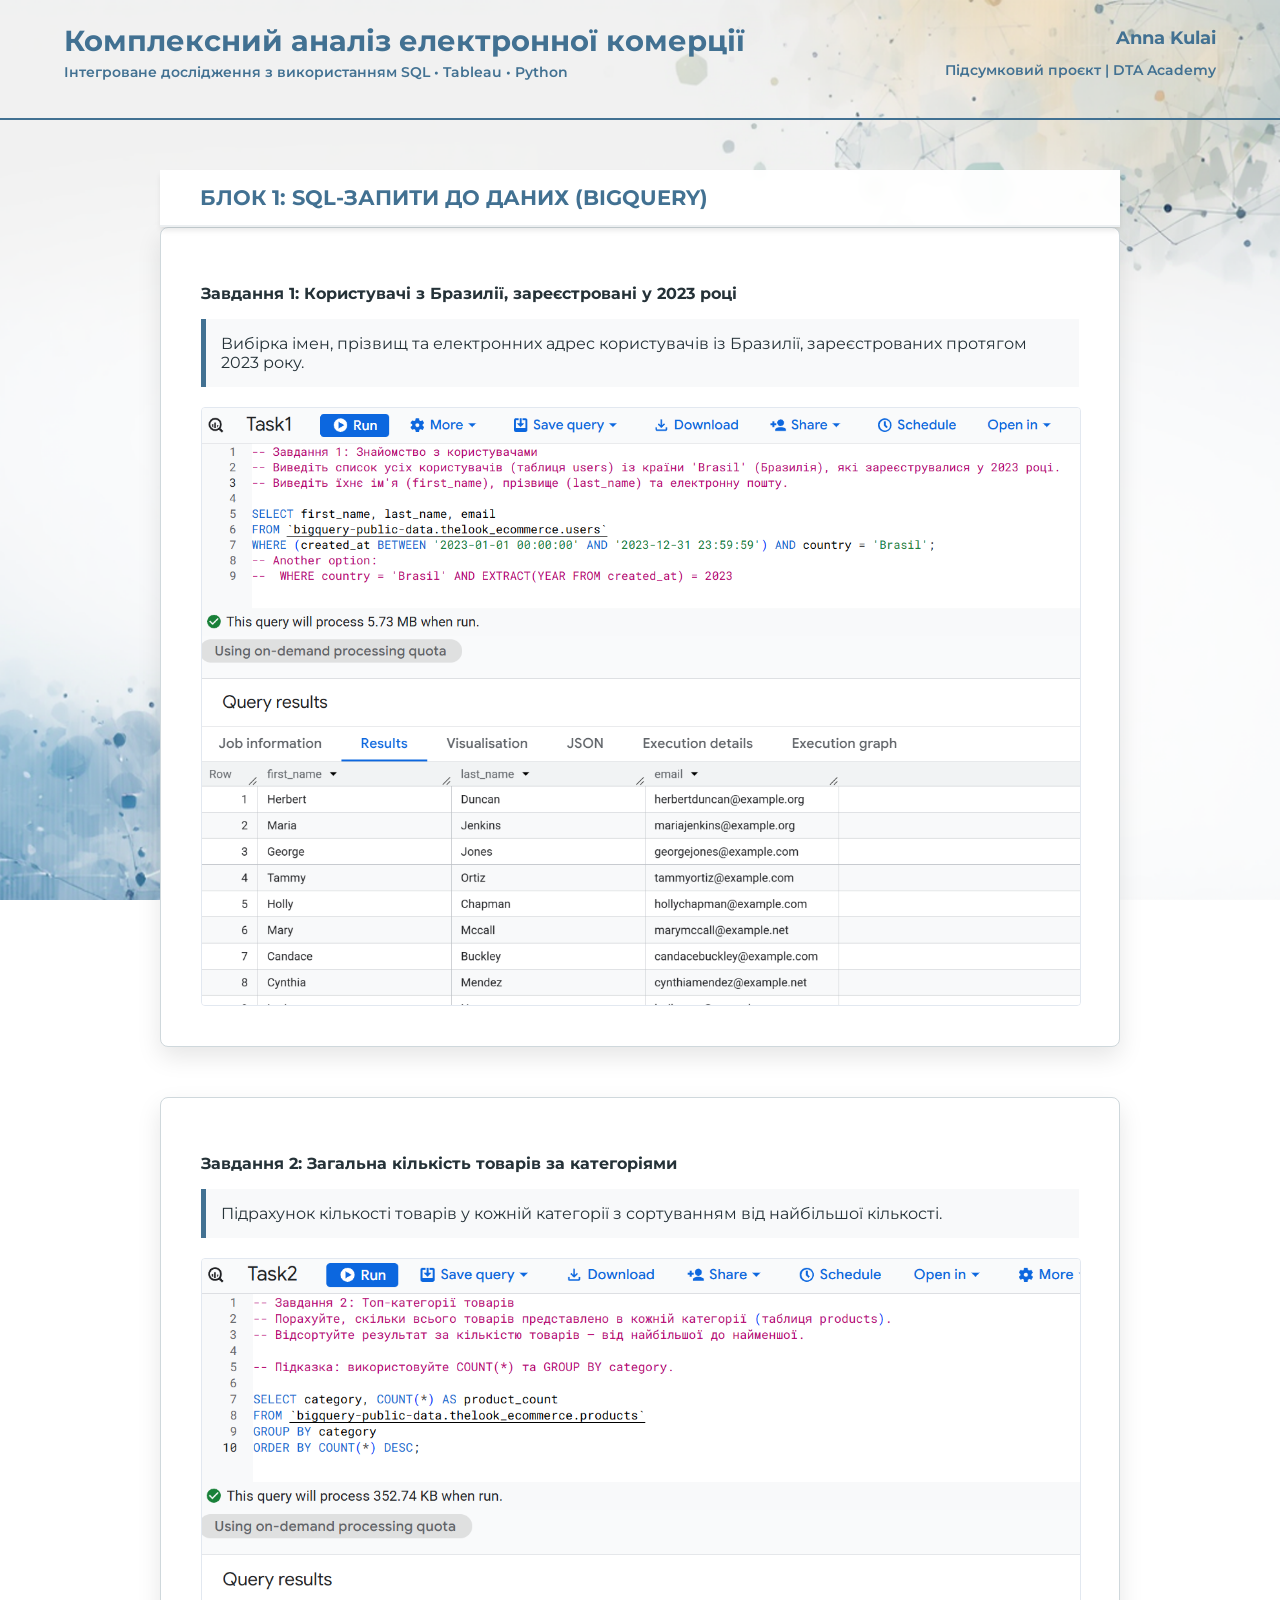
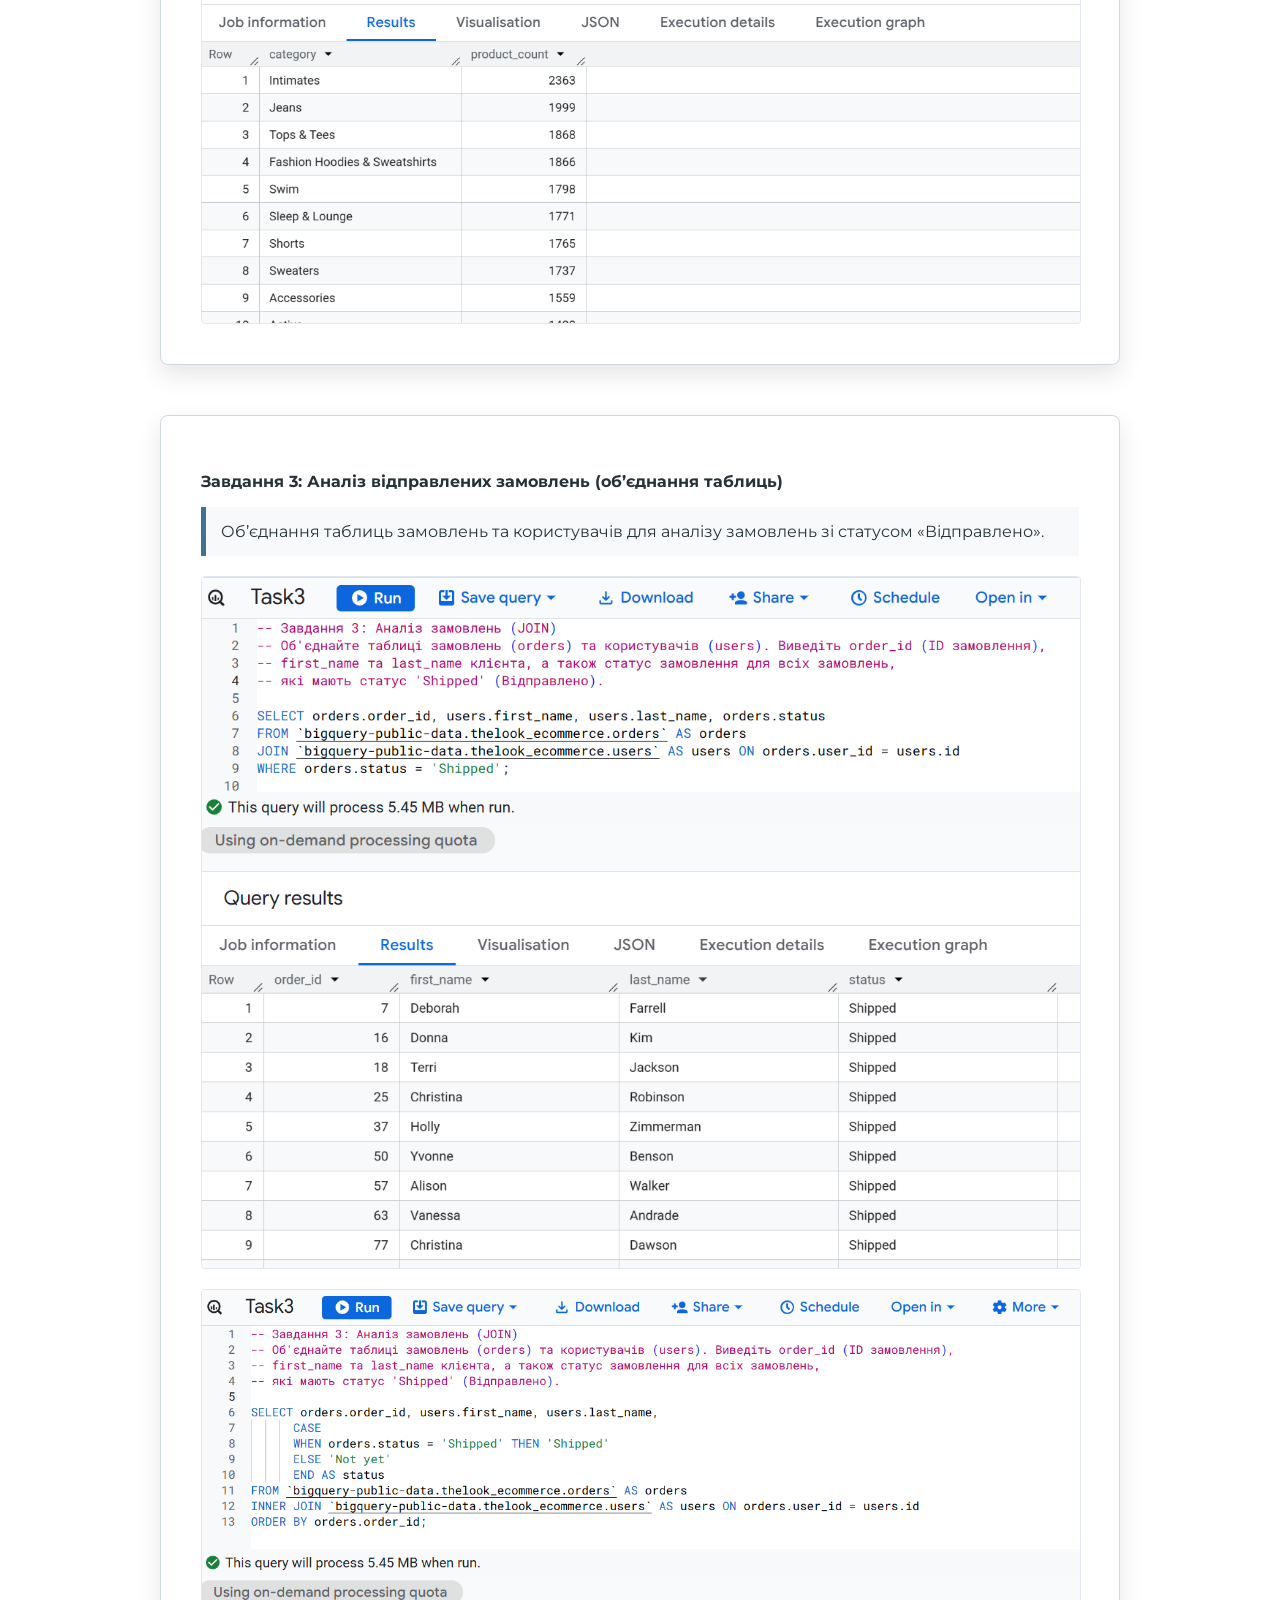
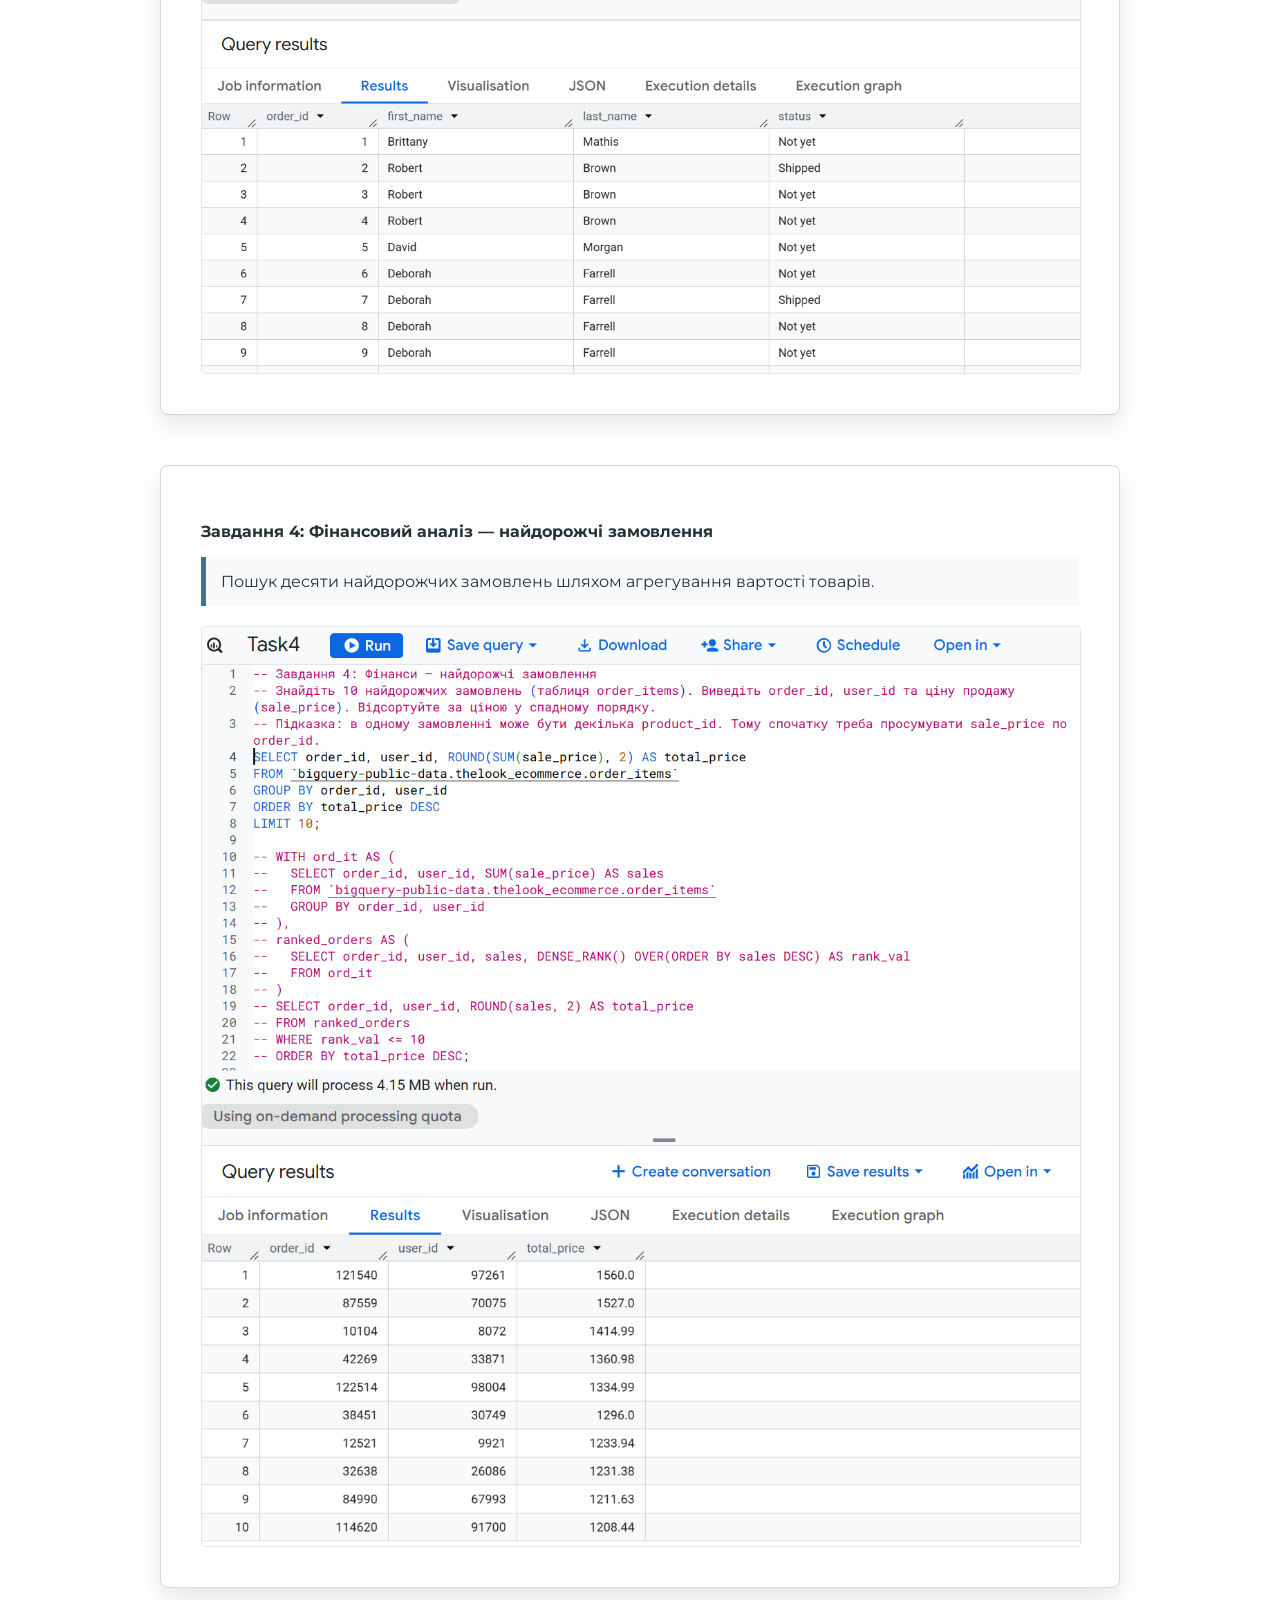
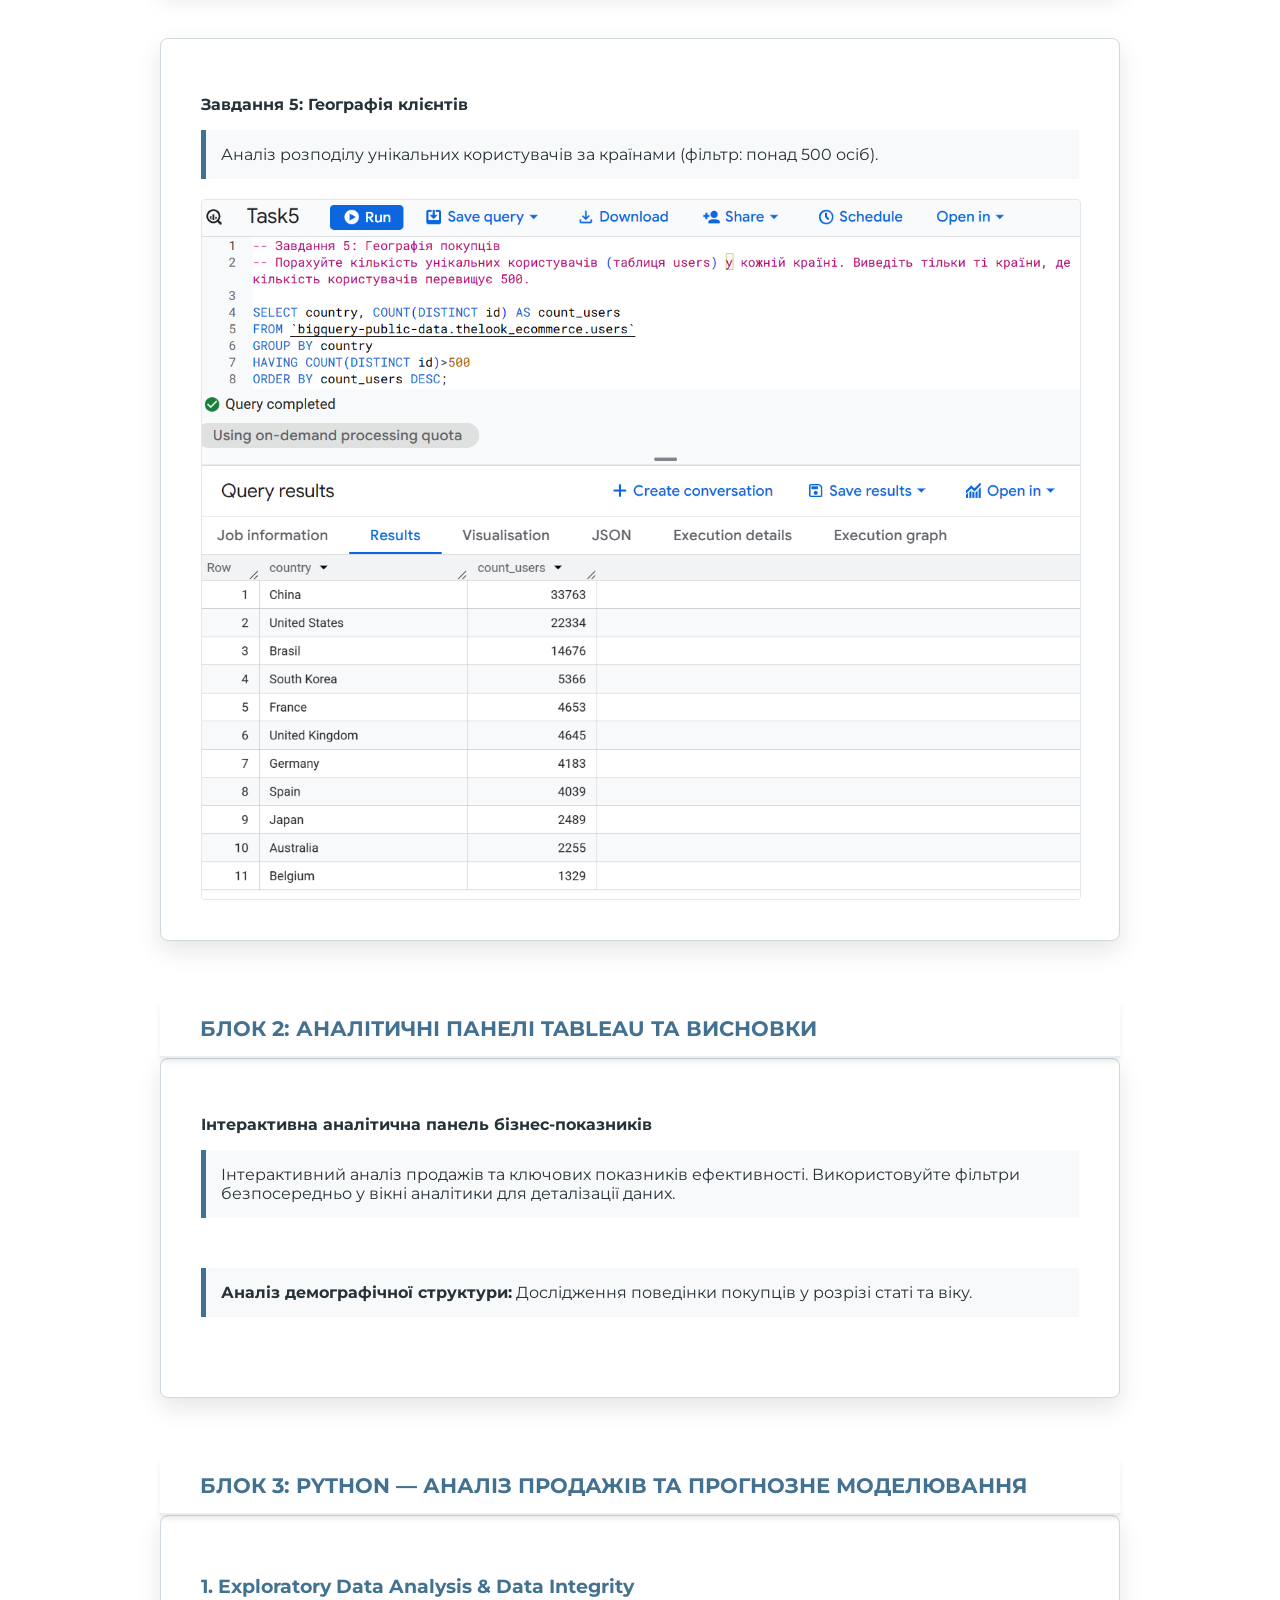
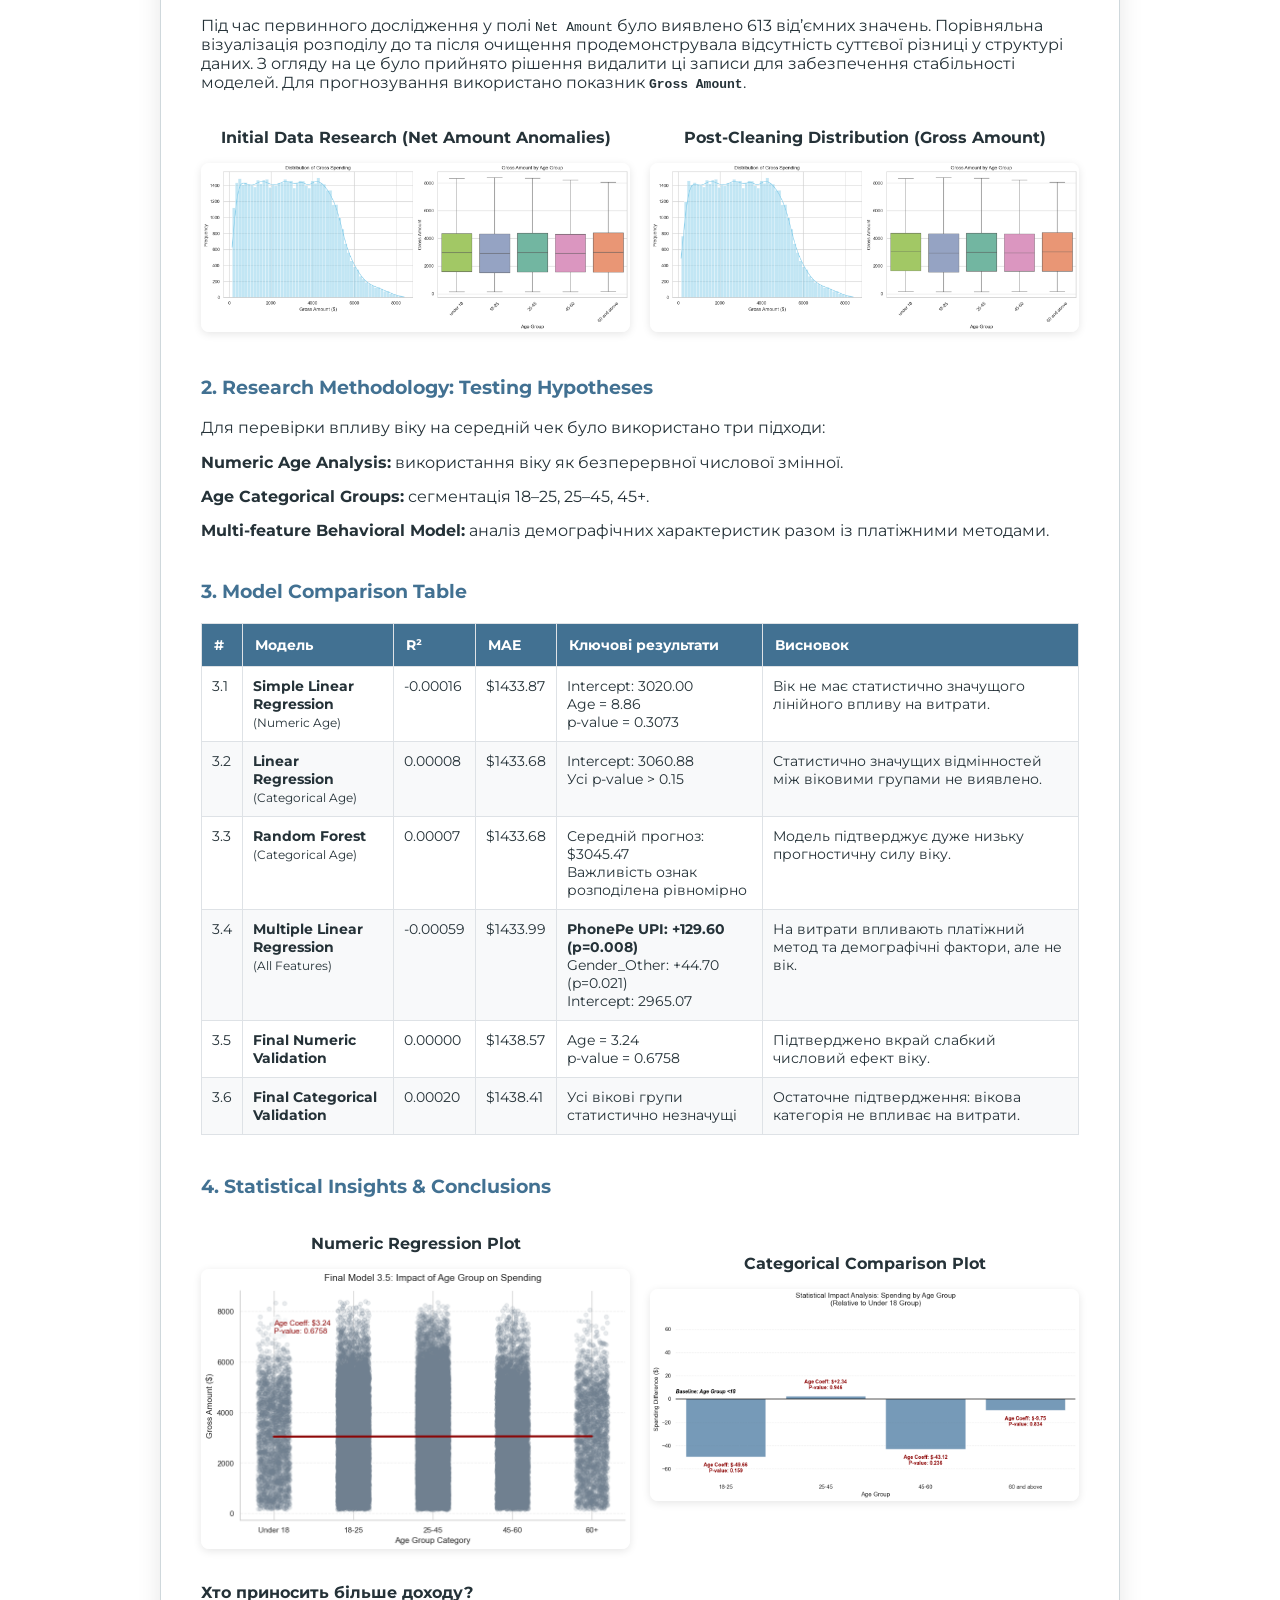
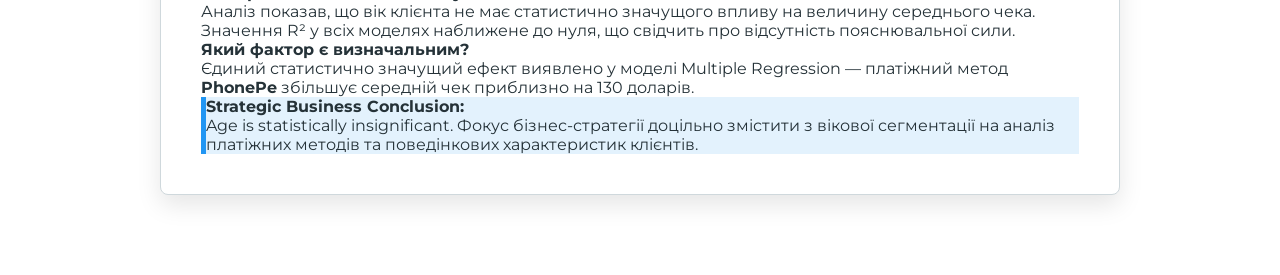
==== index.html @ ba4d1a2e "refactor" ====
<!DOCTYPE html>
<html lang="uk">
<head>
    <meta charset="UTF-8">
    <title>Комплексний аналіз електронної комерції — Anna Kulai</title>
    <link rel="stylesheet" href="style.css">
</head>
<body>

<header class="main-title-box">
    <div class="title-content">
        <h1 class="hero-title">Комплексний аналіз електронної комерції</h1>
        <p class="hero-subtitle">Інтегроване дослідження з використанням SQL • Tableau • Python</p>
    </div>
    <div class="author-block">
        <p class="author-name">Anna Kulai</p>
        <p class="academy-info">Підсумковий проєкт | DTA Academy</p>
    </div>
</header>

<main class="container">

<section class="content-section">
    <h2 class="sticky-sub-title">Блок 1: SQL-запити до даних (BigQuery)</h2>
    
    <div class="card">
        <p><strong>Завдання 1: Користувачі з Бразилії, зареєстровані у 2023 році</strong></p>
        <div class="task-info">
            Вибірка імен, прізвищ та електронних адрес користувачів із Бразилії, зареєстрованих протягом 2023 року.
        </div>
        <img src="Images/SQL/Task_1_BigQuery.png" alt="SQL Завдання 1" class="sql-screenshot">
    </div>

    <div class="card">
        <p><strong>Завдання 2: Загальна кількість товарів за категоріями</strong></p>
        <div class="task-info">
            Підрахунок кількості товарів у кожній категорії з сортуванням від найбільшої кількості.
        </div>
        <img src="Images/SQL/Task_2_BigQuery.png" alt="SQL Завдання 2" class="sql-screenshot">
    </div>

    <div class="card">
        <p><strong>Завдання 3: Аналіз відправлених замовлень (об’єднання таблиць)</strong></p>
        <div class="task-info">
            Об’єднання таблиць замовлень та користувачів для аналізу замовлень зі статусом «Відправлено».
        </div>
        <img src="Images/SQL/Task_3v1_BigQuery.png" alt="SQL Завдання 3 v1" class="sql-screenshot">
        <img src="Images/SQL/Task_3v2_BigQuery.png" alt="SQL Завдання 3 v2" class="sql-screenshot" style="margin-top:20px;">
    </div>

    <div class="card">
        <p><strong>Завдання 4: Фінансовий аналіз — найдорожчі замовлення</strong></p>
        <div class="task-info">
            Пошук десяти найдорожчих замовлень шляхом агрегування вартості товарів.
        </div>
        <img src="Images/SQL/Task_4_BigQuery.png" alt="SQL Завдання 4" class="sql-screenshot">
    </div>

    <div class="card">
        <p><strong>Завдання 5: Географія клієнтів</strong></p>
        <div class="task-info">
            Аналіз розподілу унікальних користувачів за країнами (фільтр: понад 500 осіб).
        </div>
        <img src="Images/SQL/Task_5_BigQuery.png" alt="SQL Завдання 5" class="sql-screenshot">
    </div>
</section>


<section class="content-section">
    <h2 class="sticky-sub-title">Блок 2: Аналітичні панелі Tableau та висновки</h2>
    
    <div class="card">
        <p><strong>Інтерактивна аналітична панель бізнес-показників</strong></p>
        <div class="task-info">
            Інтерактивний аналіз продажів та ключових показників ефективності.
            Використовуйте фільтри безпосередньо у вікні аналітики для деталізації даних.
        </div>

        <div class="tableau-embed-container">
            <div class='tableauPlaceholder' id='viz1772448988327' style='position: relative'>
                <object class='tableauViz' style='display:none;'>
                    <param name='name' value='EcommerceDatasetforDataAnalysisKaggle&#47;SalesCustomerInsightsDashboard' />
                    <param name='tabs' value='yes' />
                    <param name='toolbar' value='yes' />
                </object>
            </div>
        </div>

        <div class="task-info" style="margin-top: 30px;">
            <strong>Аналіз демографічної структури:</strong> Дослідження поведінки покупців у розрізі статі та віку.
        </div>

        <div class="tableau-embed-container">
            <div class='tableauPlaceholder' id='viz1772449015219' style='position: relative'>
                <object class='tableauViz' style='display:none;'>
                    <param name='name' value='EcommerceDatasetforDataAnalysisKaggle&#47;GenderDemographicsAnalysis' />
                    <param name='tabs' value='yes' />
                    <param name='toolbar' value='yes' />
                </object>
            </div>
        </div>

        <script type='text/javascript'>
            function loadTableau(id) {
                var divElement = document.getElementById(id);
                var vizElement = divElement.getElementsByTagName('object')[0];
                
                vizElement.style.width = '100%';
                
                if (divElement.offsetWidth > 800) {
                    vizElement.style.height = '850px'; 
                } else {
                    vizElement.style.height = '1600px'; 
                }
                
                var scriptElement = document.createElement('script');
                scriptElement.src = 'https://public.tableau.com/javascripts/api/viz_v1.js';
                vizElement.parentNode.insertBefore(scriptElement, vizElement);
            }
            
            loadTableau('viz1772448988327');
            loadTableau('viz1772449015219');
        </script>
    </div>
</section>


<section class="content-section">
    <h2 class="sticky-sub-title">Блок 3: Python — Аналіз продажів та прогнозне моделювання</h2>
    
    <div class="card">
        <h3 style="color: #427192;">1. Exploratory Data Analysis & Data Integrity</h3>
        <p>
            Під час первинного дослідження у полі <code>Net Amount</code> було виявлено 613 від’ємних значень.
            Порівняльна візуалізація розподілу до та після очищення продемонструвала відсутність суттєвої різниці у структурі даних.
            З огляду на це було прийнято рішення видалити ці записи для забезпечення стабільності моделей.
            Для прогнозування використано показник <strong><code>Gross Amount</code></strong>.
        </p>
        
        <div class="eda-grid">
            <div class="eda-item">
                <p><strong>Initial Data Research (Net Amount Anomalies)</strong></p>
                <img src="Images/ML_Plots/raw_data_distribution.png" alt="Raw Distribution">
            </div>
            <div class="eda-item">
                <p><strong>Post-Cleaning Distribution (Gross Amount)</strong></p>
                <img src="Images/ML_Plots/cleaned_data_distribution.png" alt="Cleaned Distribution">
            </div>
        </div>

        <h3 style="color: #427192; margin-top: 40px;">2. Research Methodology: Testing Hypotheses</h3>
        <p>
            Для перевірки впливу віку на середній чек було використано три підходи:
        </p>

        <div class="ml-methodology-box">
            <ul style="list-style: none; padding: 0; margin: 0;">
                <li style="margin-bottom: 15px;">
                    <strong>Numeric Age Analysis:</strong> використання віку як безперервної числової змінної.
                </li>
                <li style="margin-bottom: 15px;">
                    <strong>Age Categorical Groups:</strong> сегментація 18–25, 25–45, 45+.
                </li>
                <li>
                    <strong>Multi-feature Behavioral Model:</strong> аналіз демографічних характеристик разом із платіжними методами.
                </li>
            </ul>
        </div>

        <h3 style="color: #427192; margin-top: 40px;">3. Model Comparison Table</h3>
<div class="model-table-container">
<table class="model-comparison-table">
    <thead>
        <tr>
            <th>#</th>
            <th>Модель</th>
            <th>R²</th>
            <th>MAE</th>
            <th>Ключові результати</th>
            <th>Висновок</th>
        </tr>
    </thead>
    <tbody>

        <tr>
            <td>3.1</td>
            <td>
                <strong>Simple Linear Regression</strong><br>
                <small>(Numeric Age)</small>
            </td>
            <td>-0.00016</td>
            <td>$1433.87</td>
            <td>
                Intercept: 3020.00<br>
                Age = 8.86<br>
                p-value = 0.3073
            </td>
            <td>
                Вік не має статистично значущого лінійного впливу на витрати.
            </td>
        </tr>

        <tr>
            <td>3.2</td>
            <td>
                <strong>Linear Regression</strong><br>
                <small>(Categorical Age)</small>
            </td>
            <td>0.00008</td>
            <td>$1433.68</td>
            <td>
                Intercept: 3060.88<br>
                Усі p-value &gt; 0.15
            </td>
            <td>
                Статистично значущих відмінностей між віковими групами не виявлено.
            </td>
        </tr>

        <tr>
            <td>3.3</td>
            <td>
                <strong>Random Forest</strong><br>
                <small>(Categorical Age)</small>
            </td>
            <td>0.00007</td>
            <td>$1433.68</td>
            <td>
                Середній прогноз: $3045.47<br>
                Важливість ознак розподілена рівномірно
            </td>
            <td>
                Модель підтверджує дуже низьку прогностичну силу віку.
            </td>
        </tr>

        <tr class="sig-row">
            <td>3.4</td>
            <td>
                <strong>Multiple Linear Regression</strong><br>
                <small>(All Features)</small>
            </td>
            <td>-0.00059</td>
            <td>$1433.99</td>
            <td>
                <strong>PhonePe UPI: +129.60 (p=0.008)</strong><br>
                Gender_Other: +44.70 (p=0.021)<br>
                Intercept: 2965.07
            </td>
            <td>
                На витрати впливають платіжний метод та демографічні фактори, але не вік.
            </td>
        </tr>

        <tr>
            <td>3.5</td>
            <td>
                <strong>Final Numeric Validation</strong>
            </td>
            <td>0.00000</td>
            <td>$1438.57</td>
            <td>
                Age = 3.24<br>
                p-value = 0.6758
            </td>
            <td>
                Підтверджено вкрай слабкий числовий ефект віку.
            </td>
        </tr>

        <tr>
            <td>3.6</td>
            <td>
                <strong>Final Categorical Validation</strong>
            </td>
            <td>0.00020</td>
            <td>$1438.41</td>
            <td>
                Усі вікові групи статистично незначущі
            </td>
            <td>
                Остаточне підтвердження: вікова категорія не впливає на витрати.
            </td>
        </tr>

    </tbody>
</table>
</div>
        <h3 style="color: #427192; margin-top: 40px;">4. Statistical Insights & Conclusions</h3>
        
        <div class="eda-grid">
            <div class="eda-item">
                <p><strong>Numeric Regression Plot</strong></p>
                <img src="Images/ML_Plots/age_numeric_regression.png" alt="Numeric Regression">
            </div>
            <div class="eda-item" style="margin-top: 20px;">
                <p><strong>Categorical Comparison Plot</strong></p>
                <img src="Images/ML_Plots/age_categorical_regression.png" alt="Categorical Regression">
            </div>
        </div>

        <div class="q-box" style="margin-top: 30px;">
            <strong>Хто приносить більше доходу?</strong><br>
            Аналіз показав, що вік клієнта не має статистично значущого впливу на величину середнього чека.
            Значення R² у всіх моделях наближене до нуля, що свідчить про відсутність пояснювальної сили.
        </div>

        <div class="q-box">
            <strong>Який фактор є визначальним?</strong><br>
            Єдиний статистично значущий ефект виявлено у моделі Multiple Regression —
            платіжний метод <strong>PhonePe</strong> збільшує середній чек приблизно на 130 доларів.
        </div>

        <div class="q-box" style="border-left: 5px solid #2196f3; background: #e3f2fd;">
            <strong>Strategic Business Conclusion:</strong><br>
            Age is statistically insignificant.
            Фокус бізнес-стратегії доцільно змістити з вікової сегментації на аналіз платіжних методів
            та поведінкових характеристик клієнтів.
        </div>

    </div>
</section>
---- style.css ----
/* Підключення шрифтів */
@import url('https://fonts.googleapis.com/css2?family=Montserrat:wght@400;600;700&display=swap');

body {
    margin: 0;
    padding: 0;
    font-family: 'Montserrat', sans-serif;
    color: #253238;
    min-height: 100vh;
    display: flex;
    flex-direction: column;
    align-items: center;
    
    /* ФОН СТОРІНКИ */
    background-image: url("background.png");
    background-position: center;
    background-repeat: no-repeat;
    background-attachment: fixed;
    background-size: cover;

    padding-top: 150px; 
}

/* --- ФІКСОВАНИЙ ХЕДЕР --- */
.main-title-box {
    width: 100%;
    height: 120px;
    position: fixed;
    top: 0;
    left: 0;
    z-index: 1000;

    background-image: url("background.png");
    background-position: center;
    background-size: cover;
    background-attachment: fixed;

    display: flex;
    justify-content: space-between;
    align-items: center;
    padding: 0 5%;
    box-sizing: border-box;
    border-bottom: 2px solid #427192;
}

.hero-title {
    color: #427192;
    font-size: 1.8rem;
    font-weight: 700;
    margin: 0;
}

.hero-subtitle {
    color: #427192;
    font-size: 0.9rem;
    font-weight: 600;
    margin-top: 5px;
}

.author-block {
    text-align: right;
}

.author-name {
    color: #427192;
    font-size: 1.1rem;
    font-weight: 700;
    margin: 0;
}

.academy-info {
    color: #427192;
    font-size: 0.85rem;
    font-weight: 600;
}

/* --- КОНТЕЙНЕР ТА КАРТКИ --- */
.container {
    max-width: 1000px;
    padding: 20px;
    width: 100%;
    box-sizing: border-box;
}

.card {
    background: #ffffff; 
    padding: 40px;
    border-radius: 8px;
    box-shadow: 0 10px 25px rgba(0, 0, 0, 0.1);
    margin-bottom: 50px;
    border: 1px solid #CFD8DC;
}

h2 {
    color: #427192;
    font-size: 1.5rem;
    border-bottom: 2px solid #ECEFF1;
    padding-bottom: 12px;
    margin-bottom: 25px;
}

.task-info {
    background: #F8F9FA;
    padding: 15px;
    border-left: 5px solid #427192;
    margin-bottom: 20px;
}

.sql-screenshot {
    width: 100%;
    height: auto;
    border-radius: 4px;
    border: 1px solid #e2e8f0;
    display: block;
}

/* Контейнер для секції, щоб sticky працював правильно */
.content-section {
    position: relative;
    margin-bottom: 60px;
    width: 100%;
}

/* Динамічний підзаголовок */
.sticky-sub-title {
    position: -webkit-sticky; /* Для Safari */
    position: sticky;
    top: 120px; /* Висота твого основного хедера, щоб не було нахлесту */
    z-index: 900; /* Трохи нижче, ніж основний хедер (там 1000) */
    
    background: rgba(255, 255, 255, 0.95); /* Світлий фон, щоб текст не зливався з картинками */
    color: #427192; /* Твій сіро-синій колір */
    padding: 15px 40px;
    margin: 0;
    font-size: 1.3rem;
    text-transform: uppercase;
    border-bottom: 2px solid #ECEFF1;
    box-shadow: 0 4px 6px -1px rgba(0, 0, 0, 0.1);
    backdrop-filter: blur(5px);
}

/* Прибираємо дублюючі заголовки всередині карток, якщо вони там були */
.card h2 {
    display: none; 
}

.task-info ul {
    margin: 10px 0 0 20px;
    padding: 0;
}
.task-info li {
    margin-bottom: 5px;
}

.tableau-embed-container {
    width: 100%;
    margin: 20px 0;
    overflow: hidden; /* Гарантує відсутність прокрутки */
    display: flex;
    flex-direction: column;
    align-items: center;
}

.tableauPlaceholder {
    width: 100% !important; /* Розтягує на всю ширину картки */
}

/* Стилі для таблиці моделей */
.model-table-container {
    overflow-x: auto;
    margin: 20px 0;
}

.model-comparison-table {
    width: 100%;
    border-collapse: collapse;
    font-size: 0.9rem;
    background: #ffffff;
}

.model-comparison-table th {
    background-color: #427192;
    color: white;
    padding: 12px;
    text-align: left;
    border: 1px solid #dee2e6;
}

.model-comparison-table td {
    padding: 10px;
    border: 1px solid #dee2e6;
    vertical-align: top;
}

.model-comparison-table tr:nth-child(even) {
    background-color: #f8f9fa;
}

/* Акценти для значущих результатів */
.highlight-positive {
    color: #2e7d32;
    font-weight: 600;
}

.insight-card {
    background: #e3f2fd;
    border-left: 5px solid #2196f3;
    padding: 15px;
    margin-top: 15px;
}
/* Сітка для порівняння графіків EDA */

.eda-grid {
    display: flex;
    gap: 20px;
    margin: 20px 0;
}
.eda-item {
    flex: 1;
    text-align: center;
}
.eda-item img {
    width: 100%;
    border-radius: 8px;
    box-shadow: 0 2px 8px rgba(0,0,0,0.1);
}
.ml-results-box {
    background: #f8f9fa;
    border-radius: 8px;
    padding: 20px;
    border-left: 5px solid #427192;
}
.q-and-a {
    margin-top: 25px;
    padding: 15px;
    background: #fff;
    border: 1px solid #e0e0e0;
    border-radius: 8px;
}
.q-and-a strong {
    color: #427192;
    display: block;
    margin-bottom: 5px;
}

.data-split-box {
    background: #fdfcf0; /* Легкий кремовий колір для коду/структури */
    border: 1px dashed #427192;
    padding: 15px;
    border-radius: 8px;
    margin: 20px 0;
    font-family: 'Courier New', Courier, monospace;
    font-size: 0.85rem;
}
.data-split-box code {
    color: #c7254e;
    background: #f9f2f4;
    padding: 2px 4px;
    border-radius: 4px;
}

.final-plots-vertical {
    display: flex;
    flex-direction: column; /* Має бути колонкою */
    align-items: center;    /* Центрування графіків */
    gap: 20px;
    width: 100%;
}

.final-plots-vertical .eda-item {
    width: 100%;
    max-width: 900px; /* Обмежуємо, щоб графік не був на весь гігантський монітор, але був великим */
    text-align: center;
}

.final-plots-vertical img {
    width: 100%;
    height: auto;
    border-radius: 8px;
    box-shadow: 0 4px 12px rgba(0,0,0,0.1);
}
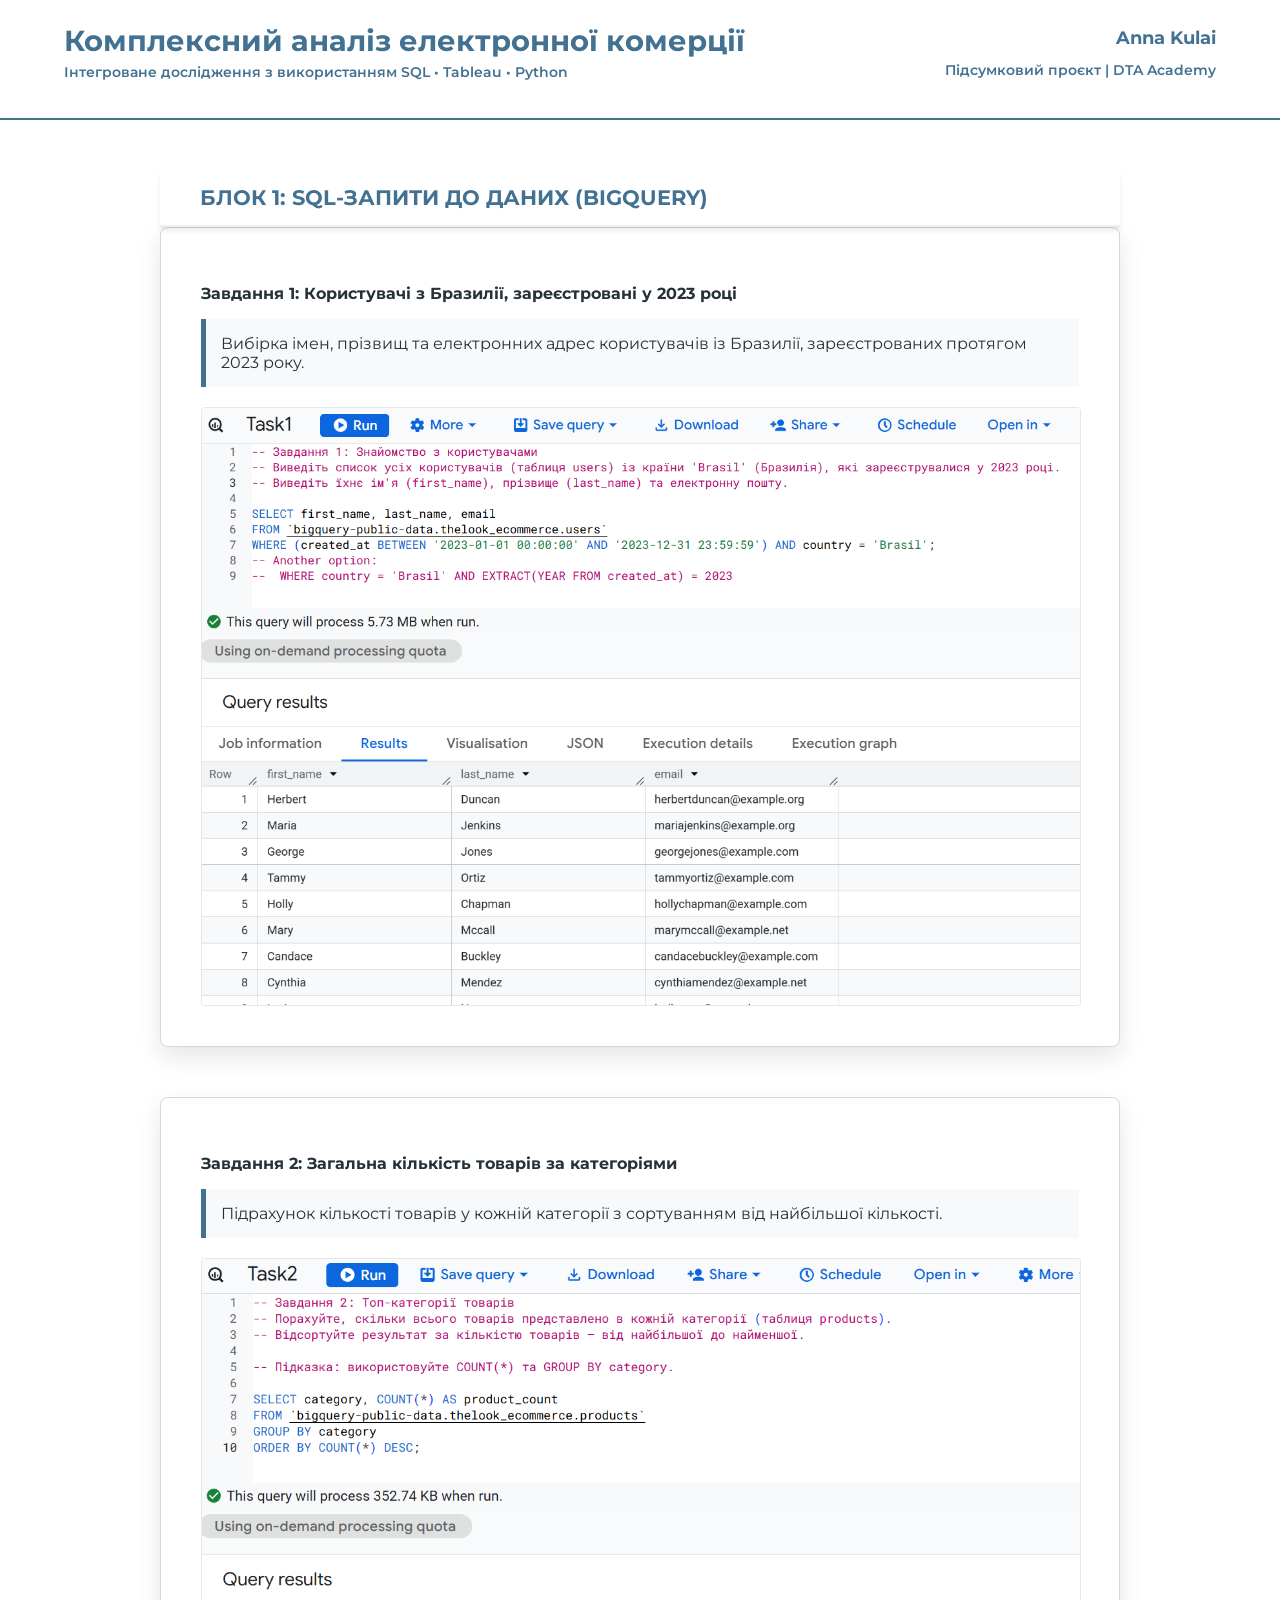
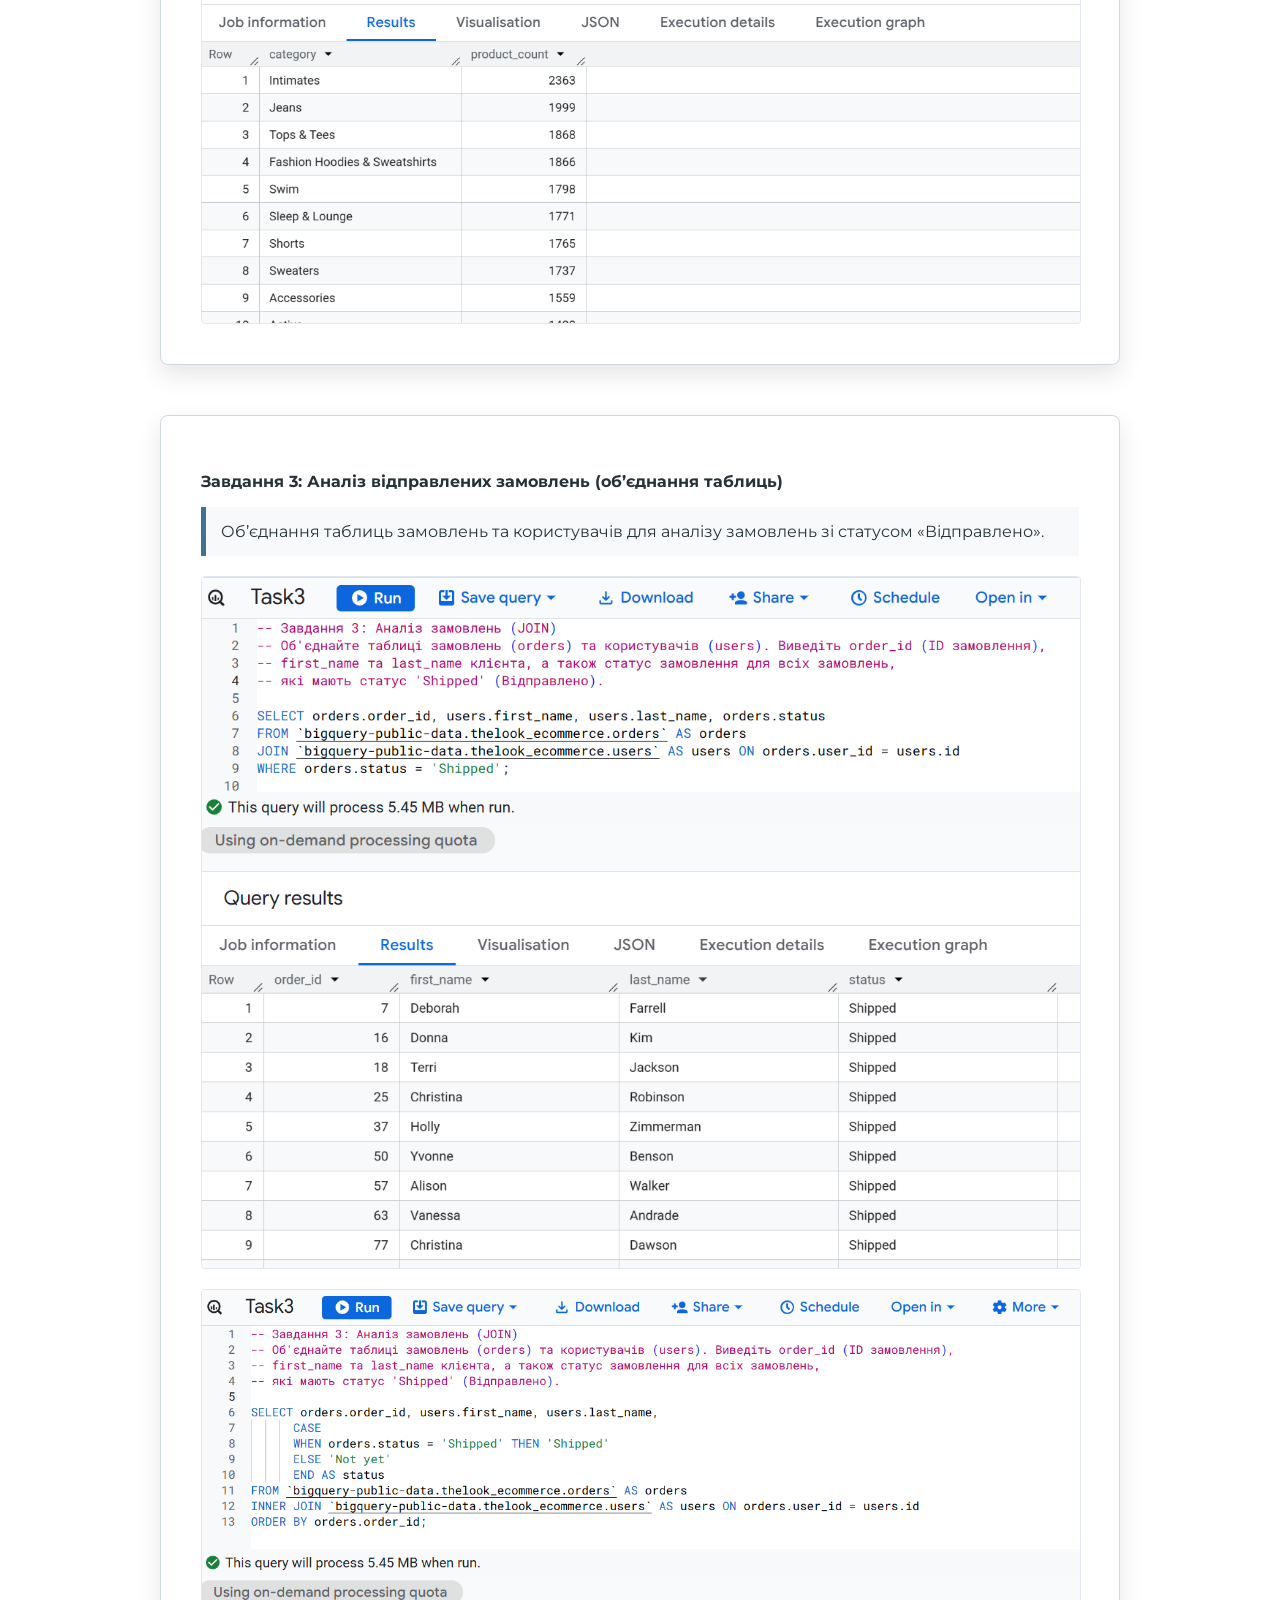
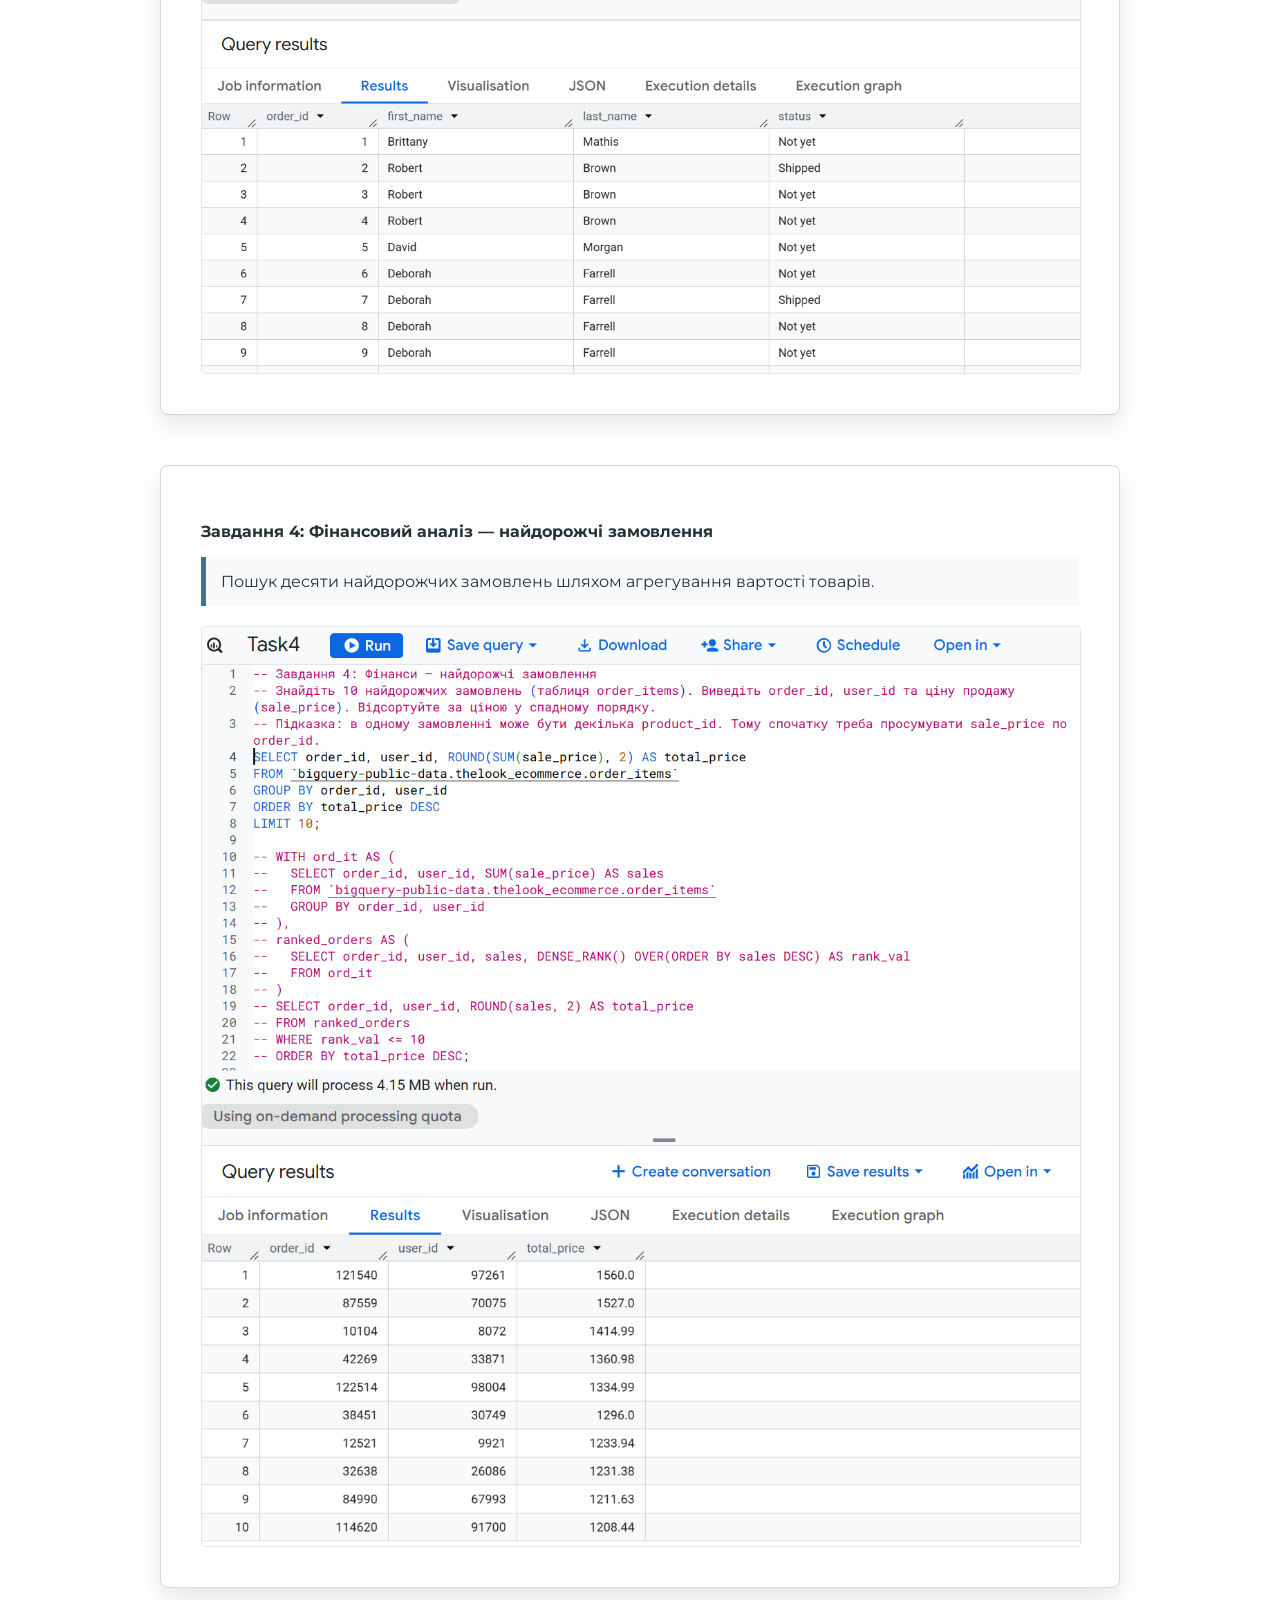
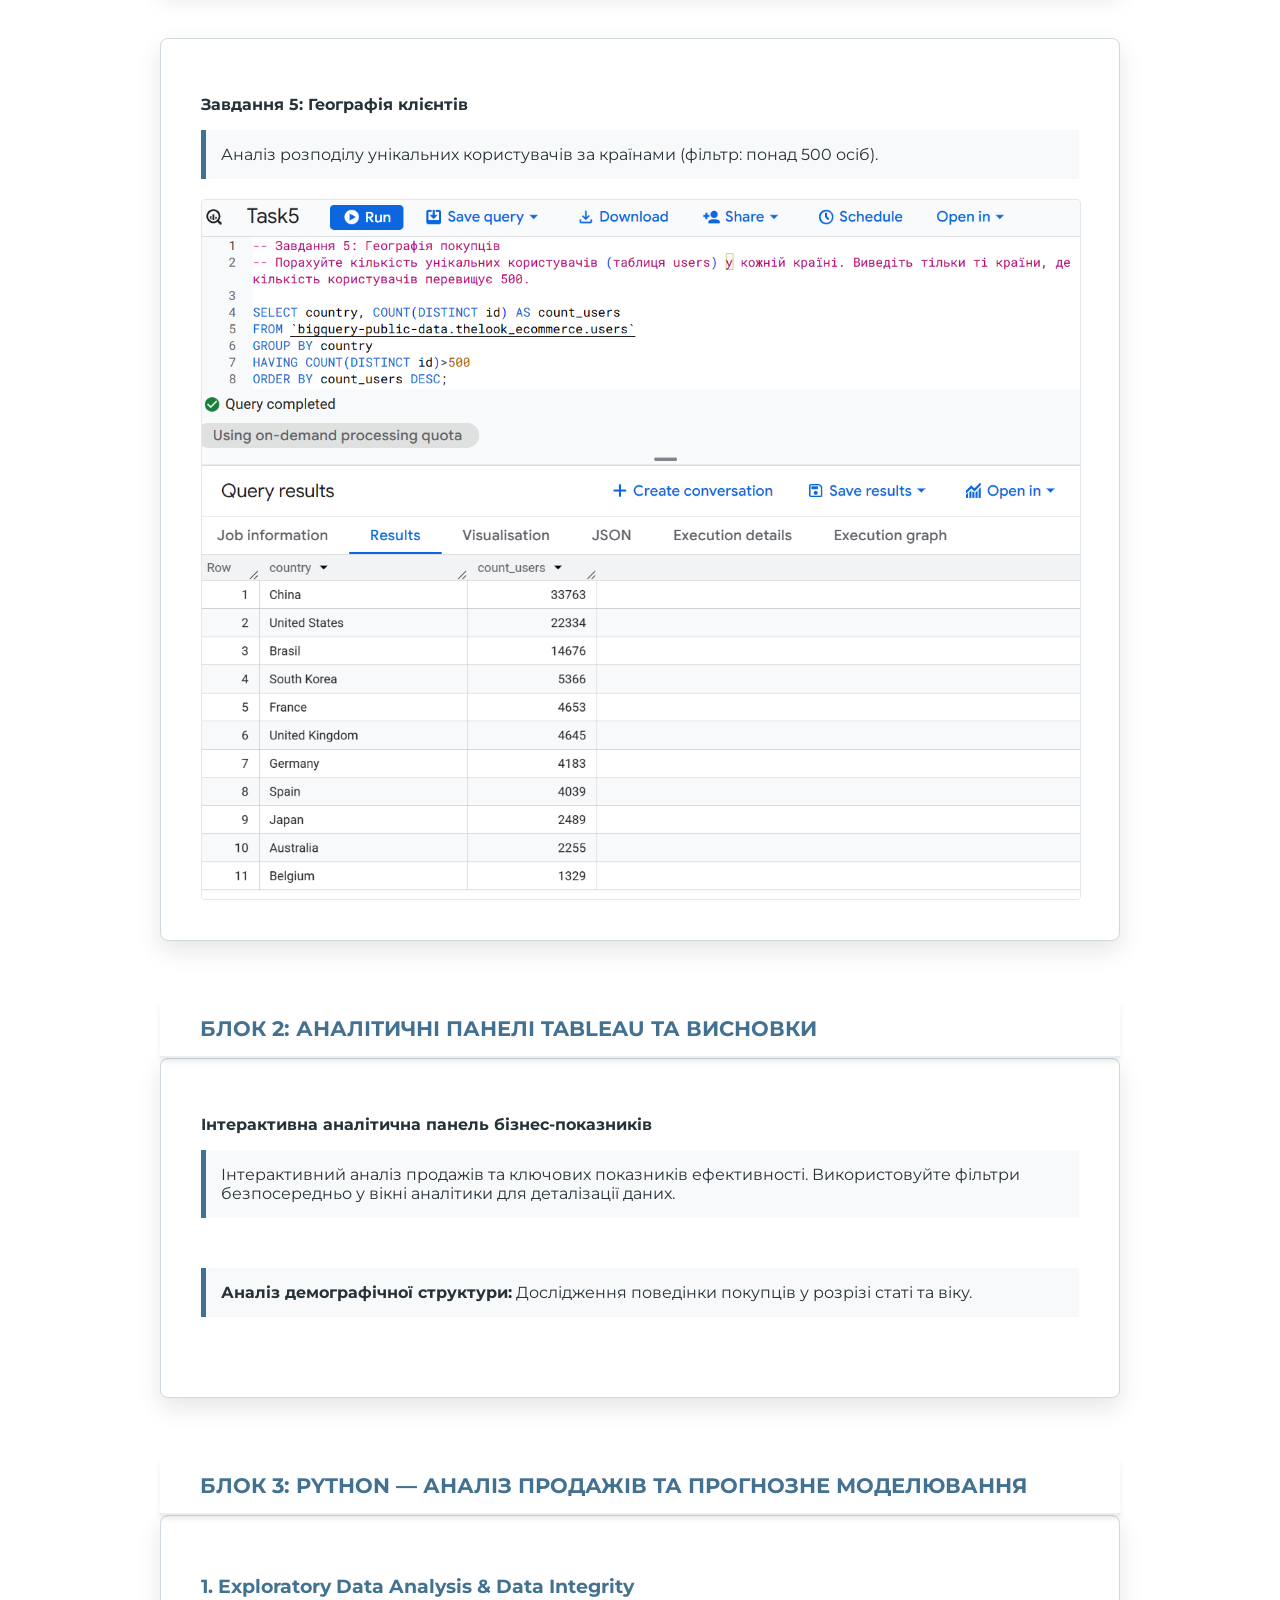
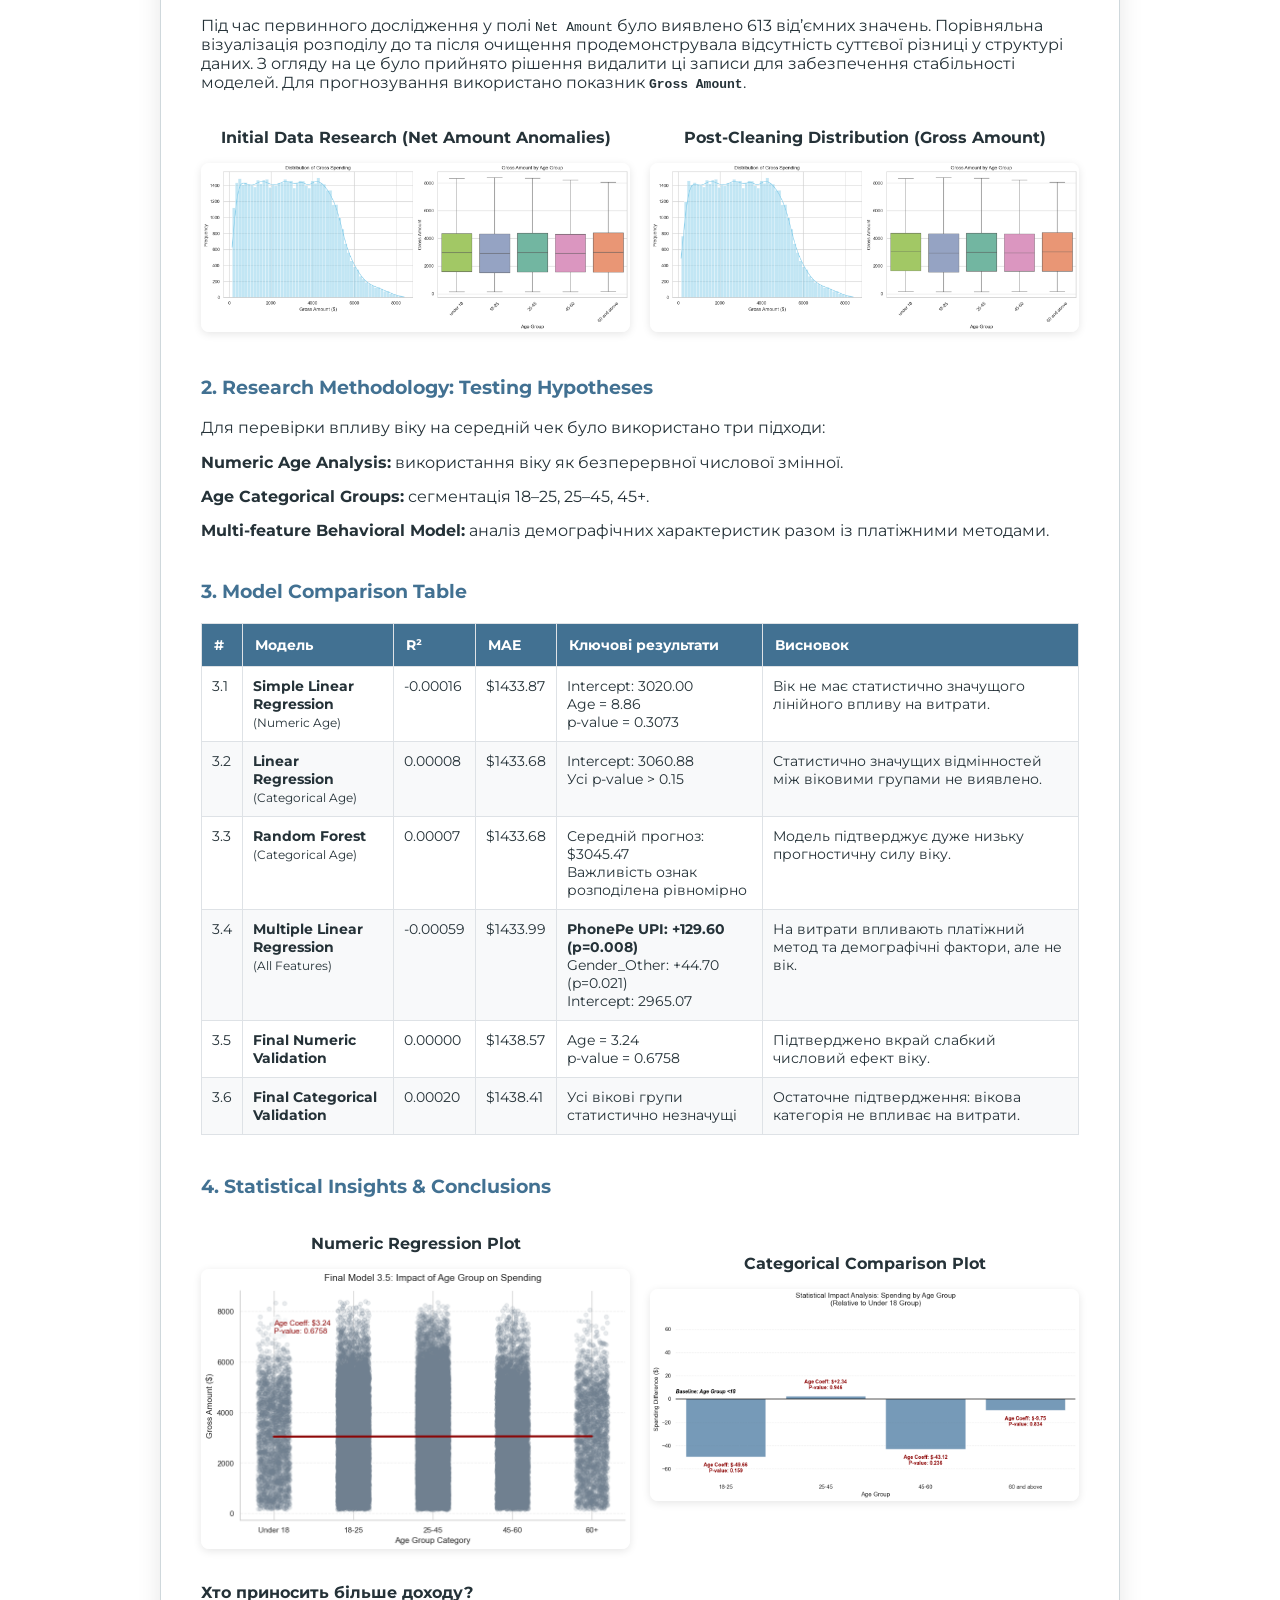
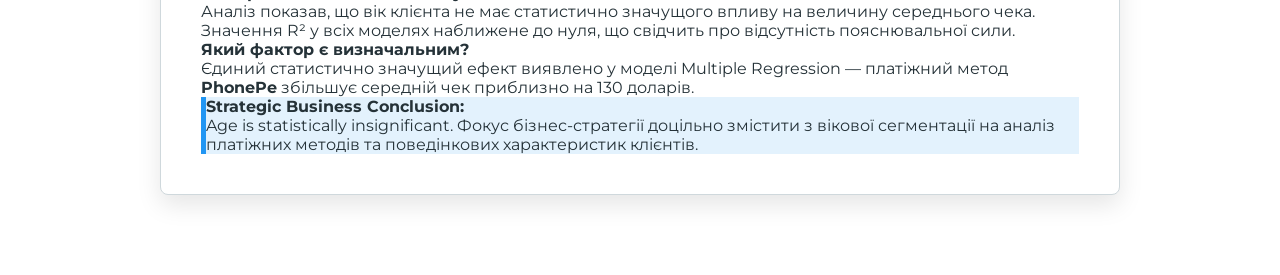
==== commit cc09b03c: "refactor static" ====
--- a/index.html
+++ b/index.html
@@ -3,7 +3,7 @@
 <head>
     <meta charset="UTF-8">
     <title>Комплексний аналіз електронної комерції — Anna Kulai</title>
-    <link rel="stylesheet" href="style.css">
+    <link rel="stylesheet" href="static/style.css">
 </head>
 <body>
 
--- a/static/style.css
+++ b/static/style.css
@@ -0,0 +1,281 @@
+/* Підключення шрифтів */
+@import url('https://fonts.googleapis.com/css2?family=Montserrat:wght@400;600;700&display=swap');
+
+body {
+    margin: 0;
+    padding: 0;
+    font-family: 'Montserrat', sans-serif;
+    color: #253238;
+    min-height: 100vh;
+    display: flex;
+    flex-direction: column;
+    align-items: center;
+    
+    /* ФОН СТОРІНКИ */
+    background-image: url("static/background.png");
+    background-position: center;
+    background-repeat: no-repeat;
+    background-attachment: fixed;
+    background-size: cover;
+
+    padding-top: 150px; 
+}
+
+/* --- ФІКСОВАНИЙ ХЕДЕР --- */
+.main-title-box {
+    width: 100%;
+    height: 120px;
+    position: fixed;
+    top: 0;
+    left: 0;
+    z-index: 1000;
+
+    background-image: url("static/background.png");
+    background-position: center;
+    background-size: cover;
+    background-attachment: fixed;
+
+    display: flex;
+    justify-content: space-between;
+    align-items: center;
+    padding: 0 5%;
+    box-sizing: border-box;
+    border-bottom: 2px solid #427192;
+}
+
+.hero-title {
+    color: #427192;
+    font-size: 1.8rem;
+    font-weight: 700;
+    margin: 0;
+}
+
+.hero-subtitle {
+    color: #427192;
+    font-size: 0.9rem;
+    font-weight: 600;
+    margin-top: 5px;
+}
+
+.author-block {
+    text-align: right;
+}
+
+.author-name {
+    color: #427192;
+    font-size: 1.1rem;
+    font-weight: 700;
+    margin: 0;
+}
+
+.academy-info {
+    color: #427192;
+    font-size: 0.85rem;
+    font-weight: 600;
+}
+
+/* --- КОНТЕЙНЕР ТА КАРТКИ --- */
+.container {
+    max-width: 1000px;
+    padding: 20px;
+    width: 100%;
+    box-sizing: border-box;
+}
+
+.card {
+    background: #ffffff; 
+    padding: 40px;
+    border-radius: 8px;
+    box-shadow: 0 10px 25px rgba(0, 0, 0, 0.1);
+    margin-bottom: 50px;
+    border: 1px solid #CFD8DC;
+}
+
+h2 {
+    color: #427192;
+    font-size: 1.5rem;
+    border-bottom: 2px solid #ECEFF1;
+    padding-bottom: 12px;
+    margin-bottom: 25px;
+}
+
+.task-info {
+    background: #F8F9FA;
+    padding: 15px;
+    border-left: 5px solid #427192;
+    margin-bottom: 20px;
+}
+
+.sql-screenshot {
+    width: 100%;
+    height: auto;
+    border-radius: 4px;
+    border: 1px solid #e2e8f0;
+    display: block;
+}
+
+/* Контейнер для секції, щоб sticky працював правильно */
+.content-section {
+    position: relative;
+    margin-bottom: 60px;
+    width: 100%;
+}
+
+/* Динамічний підзаголовок */
+.sticky-sub-title {
+    position: -webkit-sticky; /* Для Safari */
+    position: sticky;
+    top: 120px; /* Висота твого основного хедера, щоб не було нахлесту */
+    z-index: 900; /* Трохи нижче, ніж основний хедер (там 1000) */
+    
+    background: rgba(255, 255, 255, 0.95); /* Світлий фон, щоб текст не зливався з картинками */
+    color: #427192; /* Твій сіро-синій колір */
+    padding: 15px 40px;
+    margin: 0;
+    font-size: 1.3rem;
+    text-transform: uppercase;
+    border-bottom: 2px solid #ECEFF1;
+    box-shadow: 0 4px 6px -1px rgba(0, 0, 0, 0.1);
+    backdrop-filter: blur(5px);
+}
+
+/* Прибираємо дублюючі заголовки всередині карток, якщо вони там були */
+.card h2 {
+    display: none; 
+}
+
+.task-info ul {
+    margin: 10px 0 0 20px;
+    padding: 0;
+}
+.task-info li {
+    margin-bottom: 5px;
+}
+
+.tableau-embed-container {
+    width: 100%;
+    margin: 20px 0;
+    overflow: hidden; /* Гарантує відсутність прокрутки */
+    display: flex;
+    flex-direction: column;
+    align-items: center;
+}
+
+.tableauPlaceholder {
+    width: 100% !important; /* Розтягує на всю ширину картки */
+}
+
+/* Стилі для таблиці моделей */
+.model-table-container {
+    overflow-x: auto;
+    margin: 20px 0;
+}
+
+.model-comparison-table {
+    width: 100%;
+    border-collapse: collapse;
+    font-size: 0.9rem;
+    background: #ffffff;
+}
+
+.model-comparison-table th {
+    background-color: #427192;
+    color: white;
+    padding: 12px;
+    text-align: left;
+    border: 1px solid #dee2e6;
+}
+
+.model-comparison-table td {
+    padding: 10px;
+    border: 1px solid #dee2e6;
+    vertical-align: top;
+}
+
+.model-comparison-table tr:nth-child(even) {
+    background-color: #f8f9fa;
+}
+
+/* Акценти для значущих результатів */
+.highlight-positive {
+    color: #2e7d32;
+    font-weight: 600;
+}
+
+.insight-card {
+    background: #e3f2fd;
+    border-left: 5px solid #2196f3;
+    padding: 15px;
+    margin-top: 15px;
+}
+/* Сітка для порівняння графіків EDA */
+
+.eda-grid {
+    display: flex;
+    gap: 20px;
+    margin: 20px 0;
+}
+.eda-item {
+    flex: 1;
+    text-align: center;
+}
+.eda-item img {
+    width: 100%;
+    border-radius: 8px;
+    box-shadow: 0 2px 8px rgba(0,0,0,0.1);
+}
+.ml-results-box {
+    background: #f8f9fa;
+    border-radius: 8px;
+    padding: 20px;
+    border-left: 5px solid #427192;
+}
+.q-and-a {
+    margin-top: 25px;
+    padding: 15px;
+    background: #fff;
+    border: 1px solid #e0e0e0;
+    border-radius: 8px;
+}
+.q-and-a strong {
+    color: #427192;
+    display: block;
+    margin-bottom: 5px;
+}
+
+.data-split-box {
+    background: #fdfcf0; /* Легкий кремовий колір для коду/структури */
+    border: 1px dashed #427192;
+    padding: 15px;
+    border-radius: 8px;
+    margin: 20px 0;
+    font-family: 'Courier New', Courier, monospace;
+    font-size: 0.85rem;
+}
+.data-split-box code {
+    color: #c7254e;
+    background: #f9f2f4;
+    padding: 2px 4px;
+    border-radius: 4px;
+}
+
+.final-plots-vertical {
+    display: flex;
+    flex-direction: column; /* Має бути колонкою */
+    align-items: center;    /* Центрування графіків */
+    gap: 20px;
+    width: 100%;
+}
+
+.final-plots-vertical .eda-item {
+    width: 100%;
+    max-width: 900px; /* Обмежуємо, щоб графік не був на весь гігантський монітор, але був великим */
+    text-align: center;
+}
+
+.final-plots-vertical img {
+    width: 100%;
+    height: auto;
+    border-radius: 8px;
+    box-shadow: 0 4px 12px rgba(0,0,0,0.1);
+}
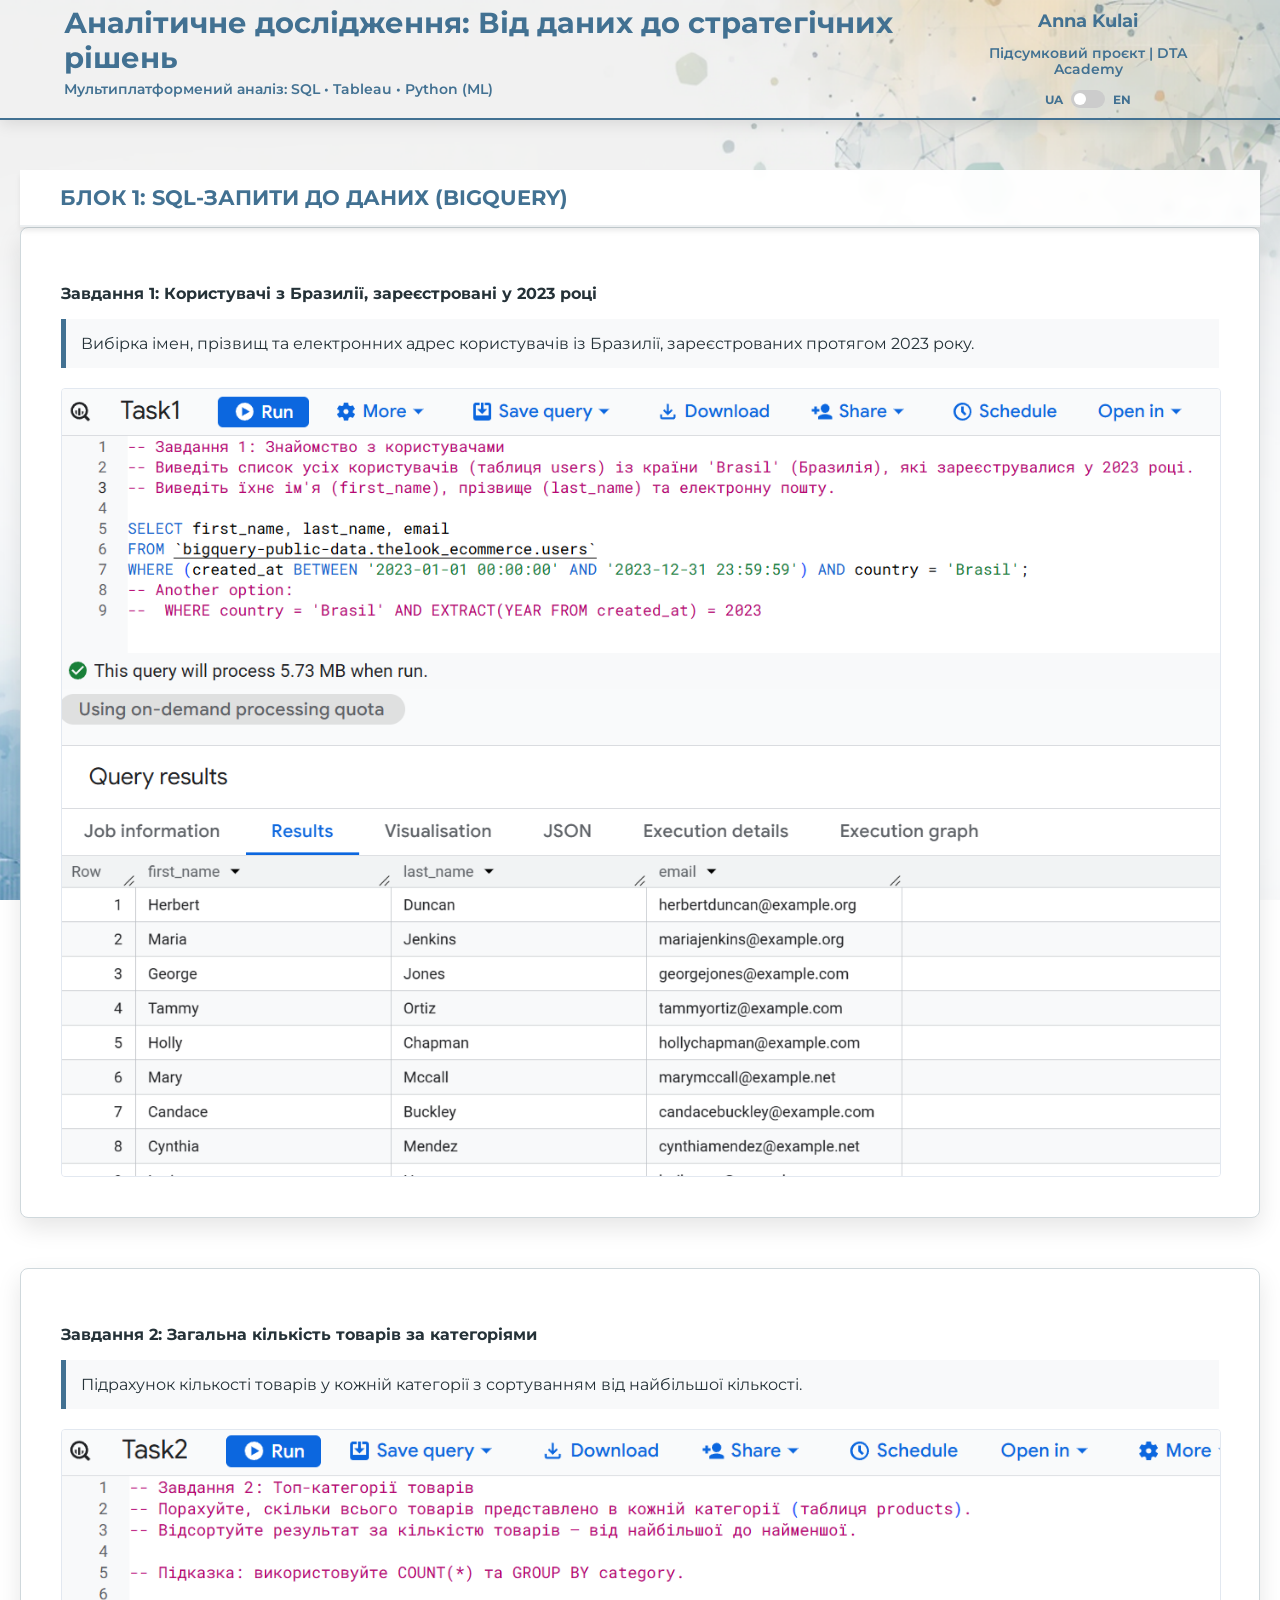
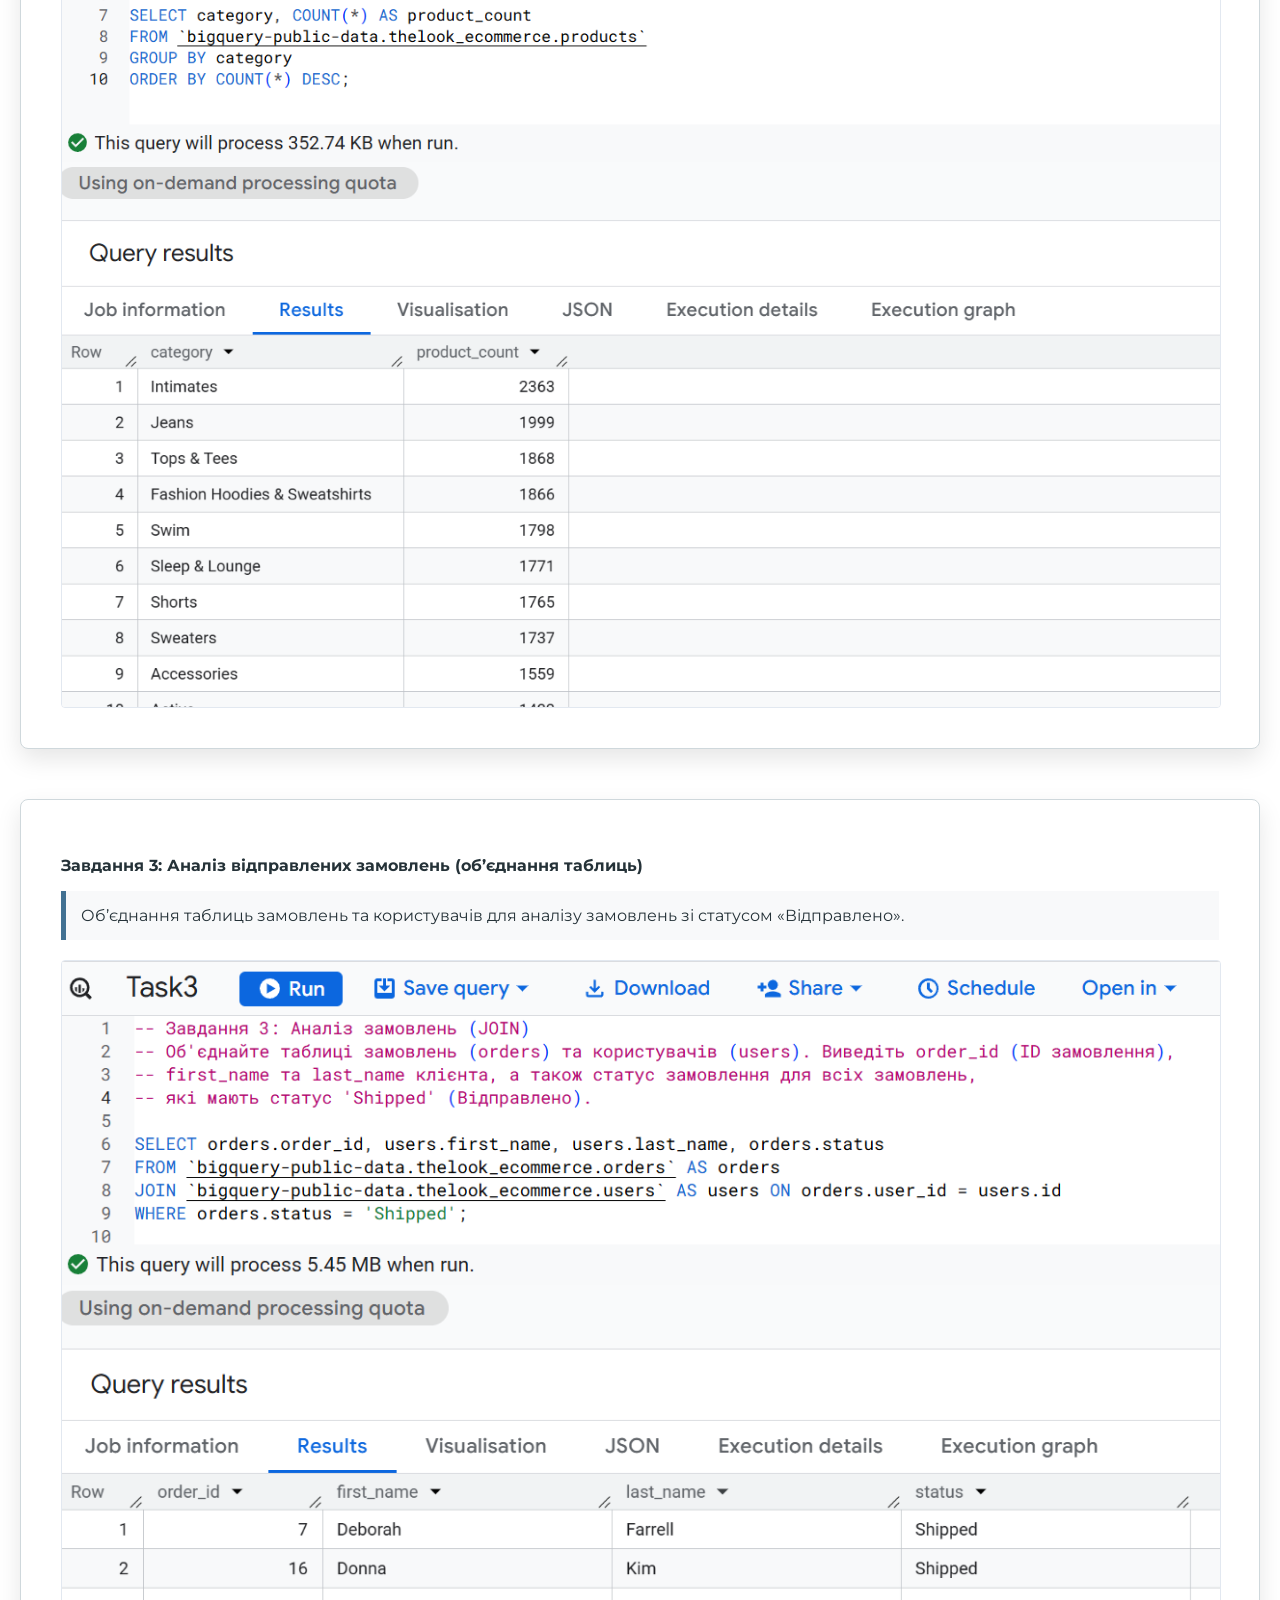
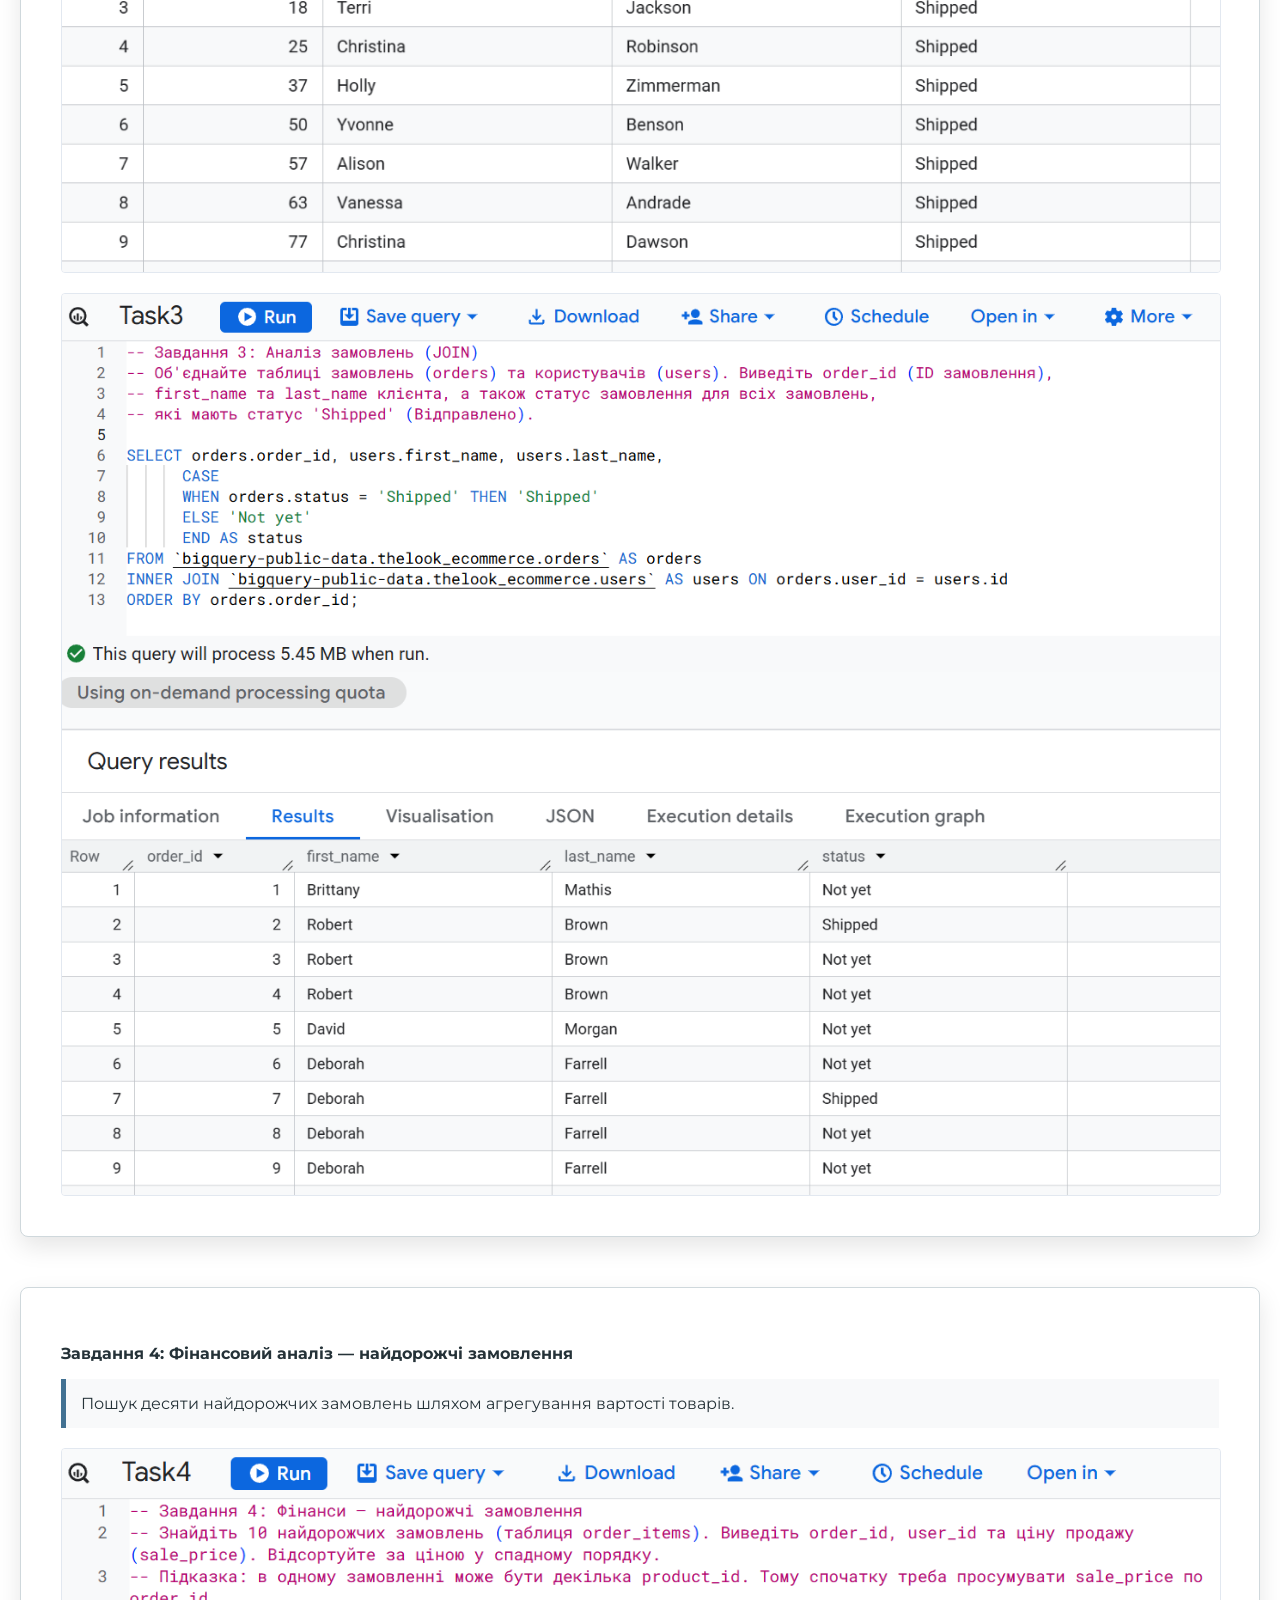
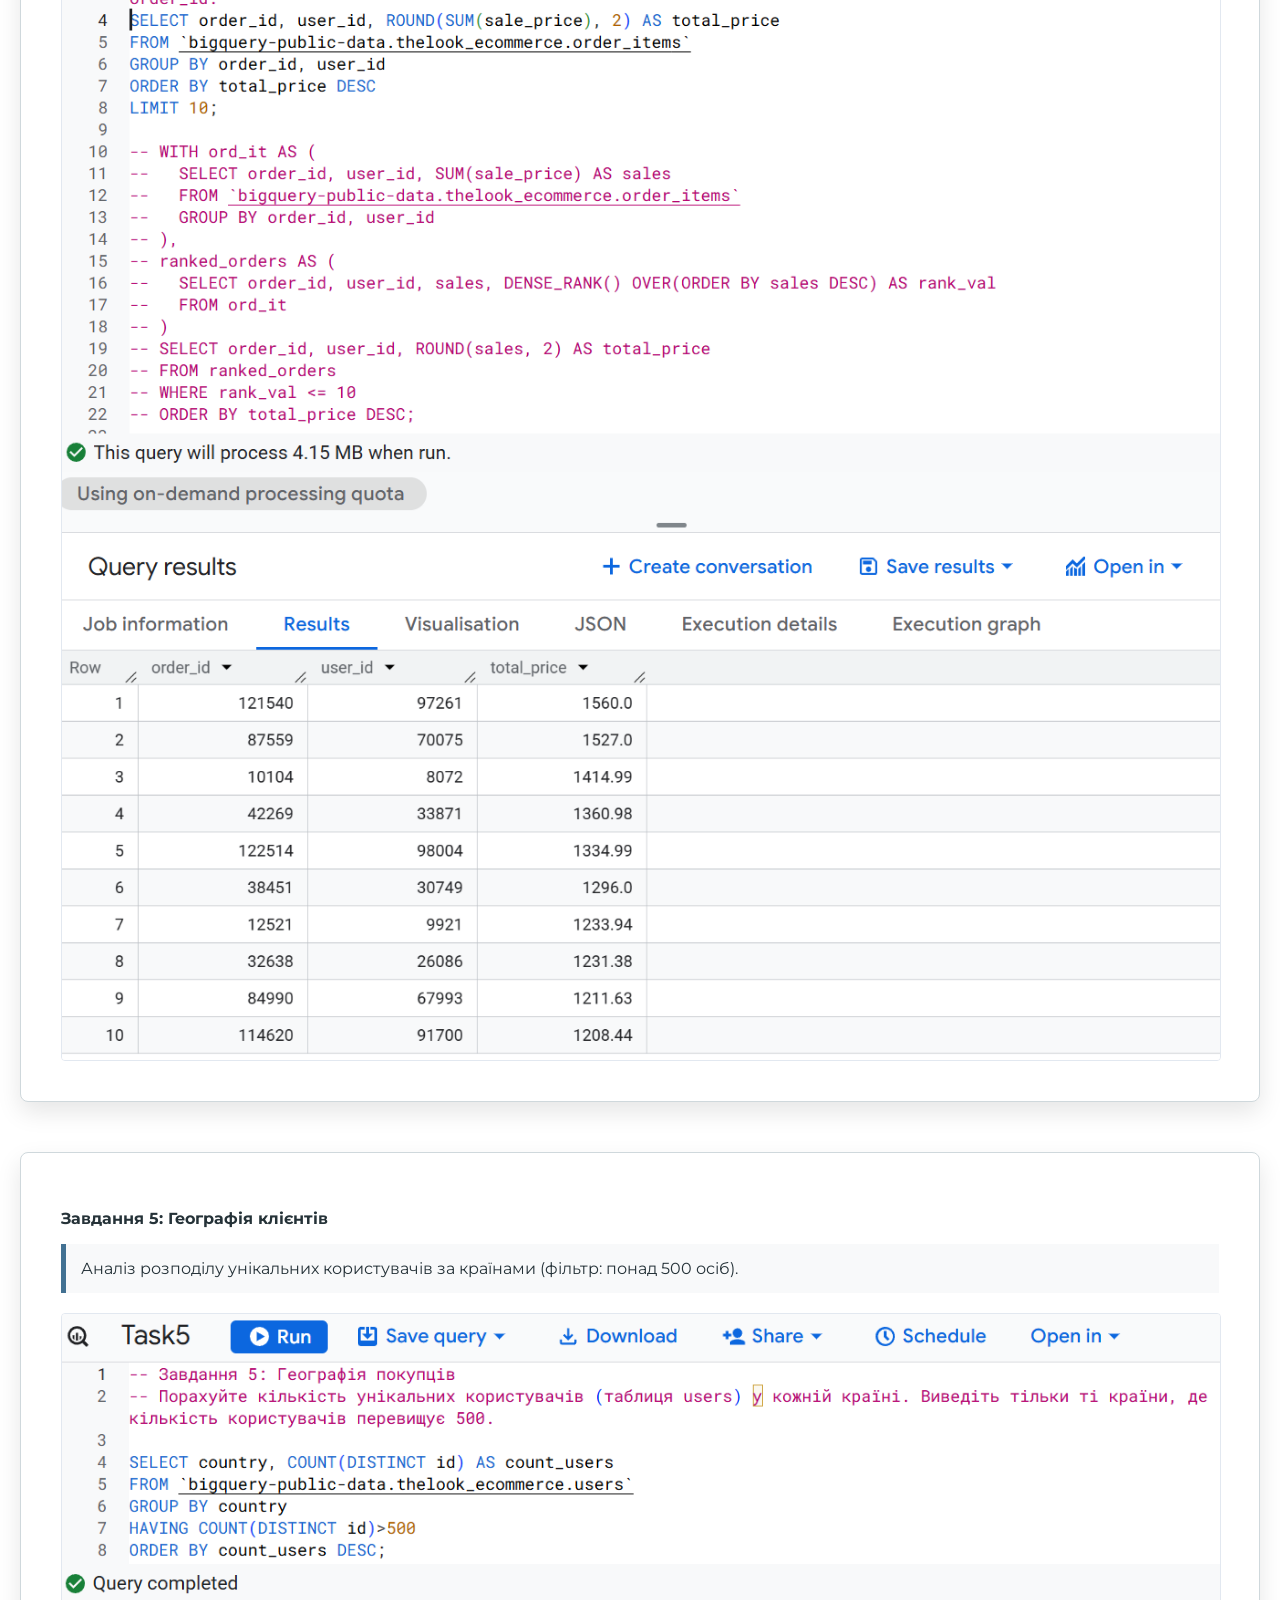
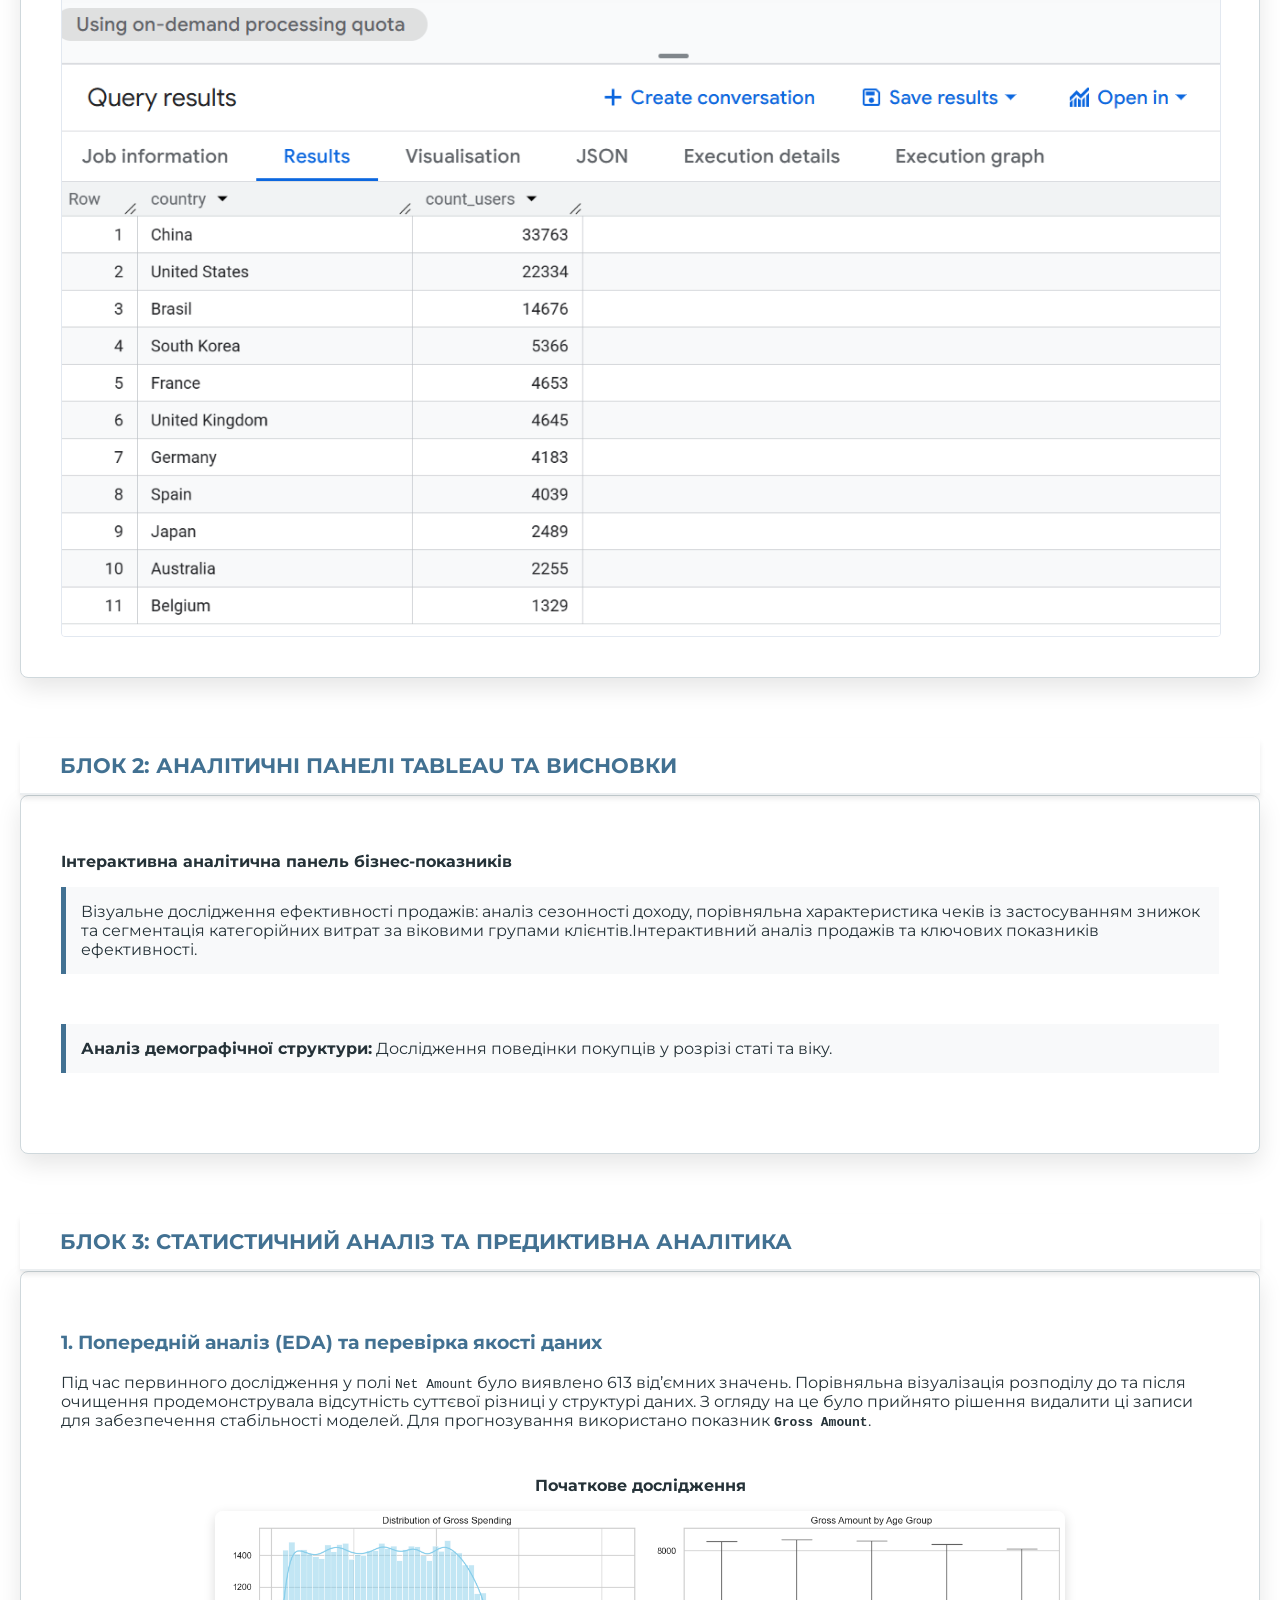
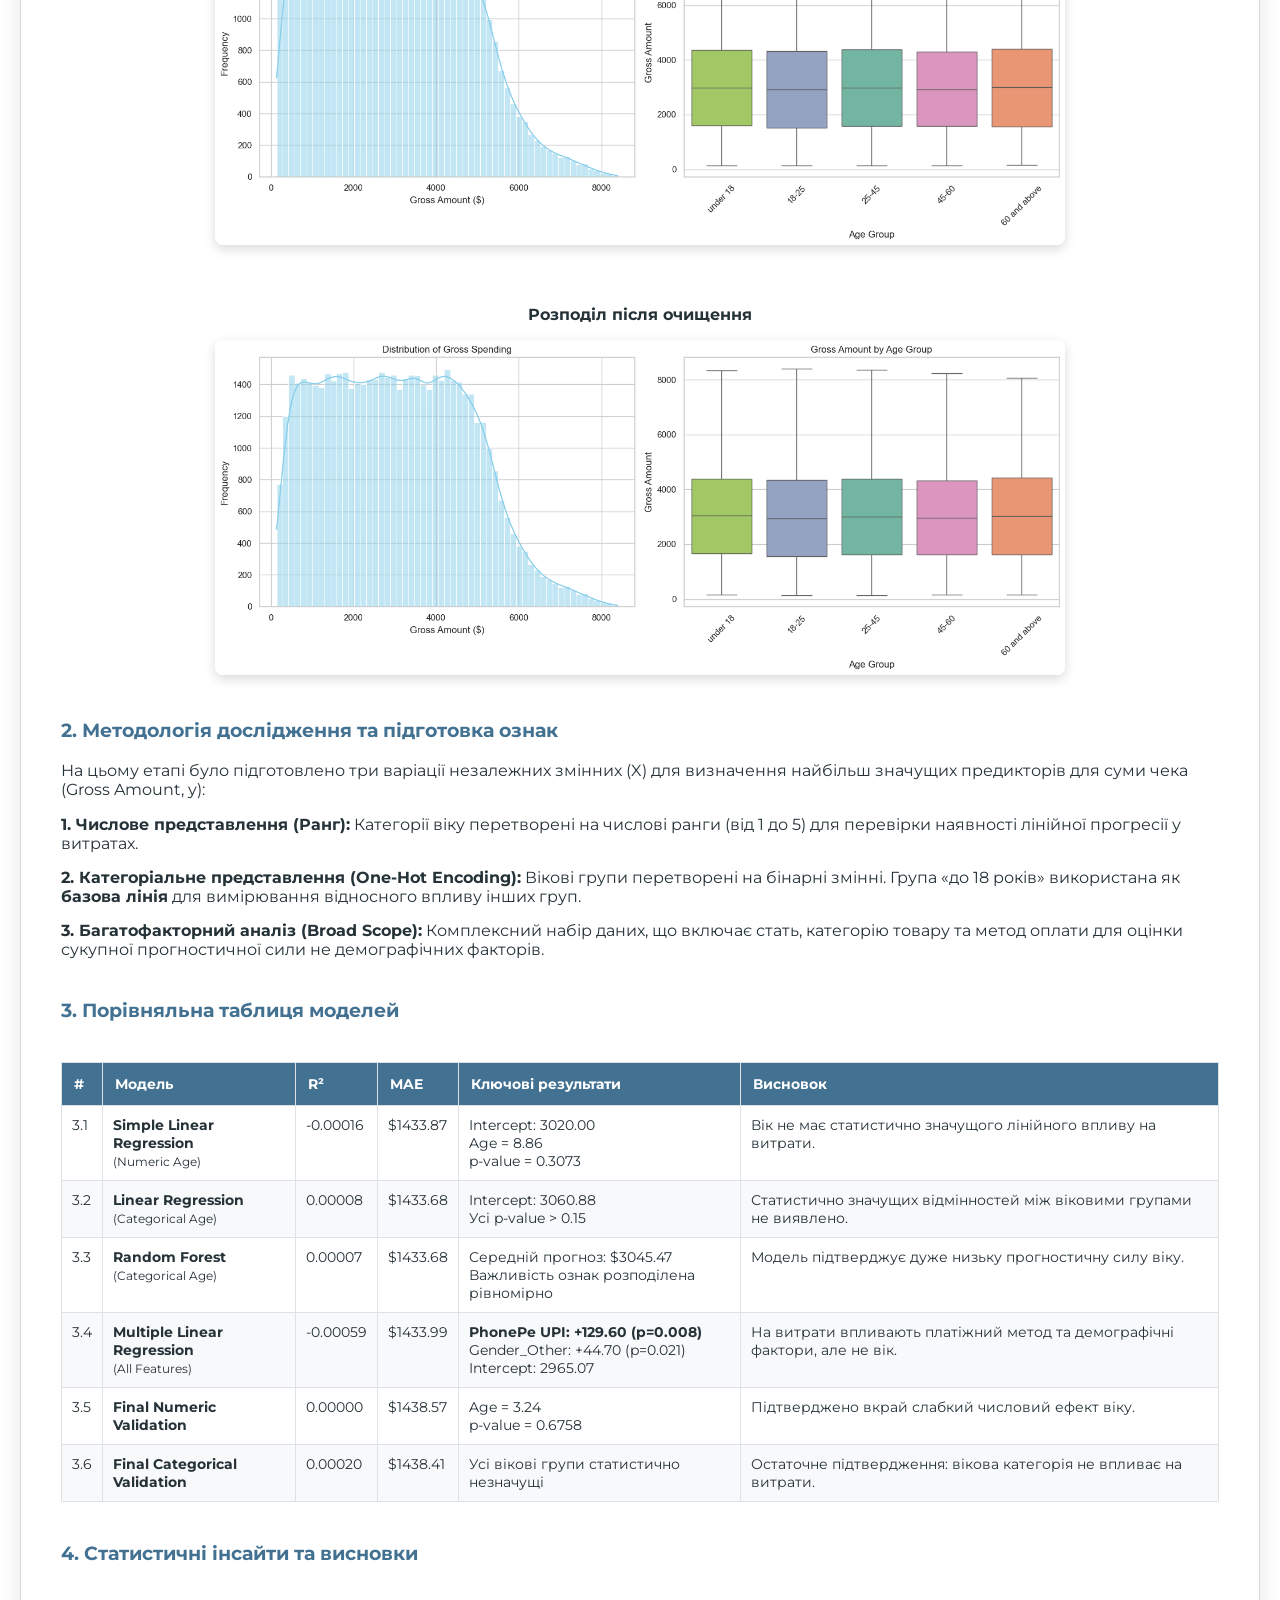
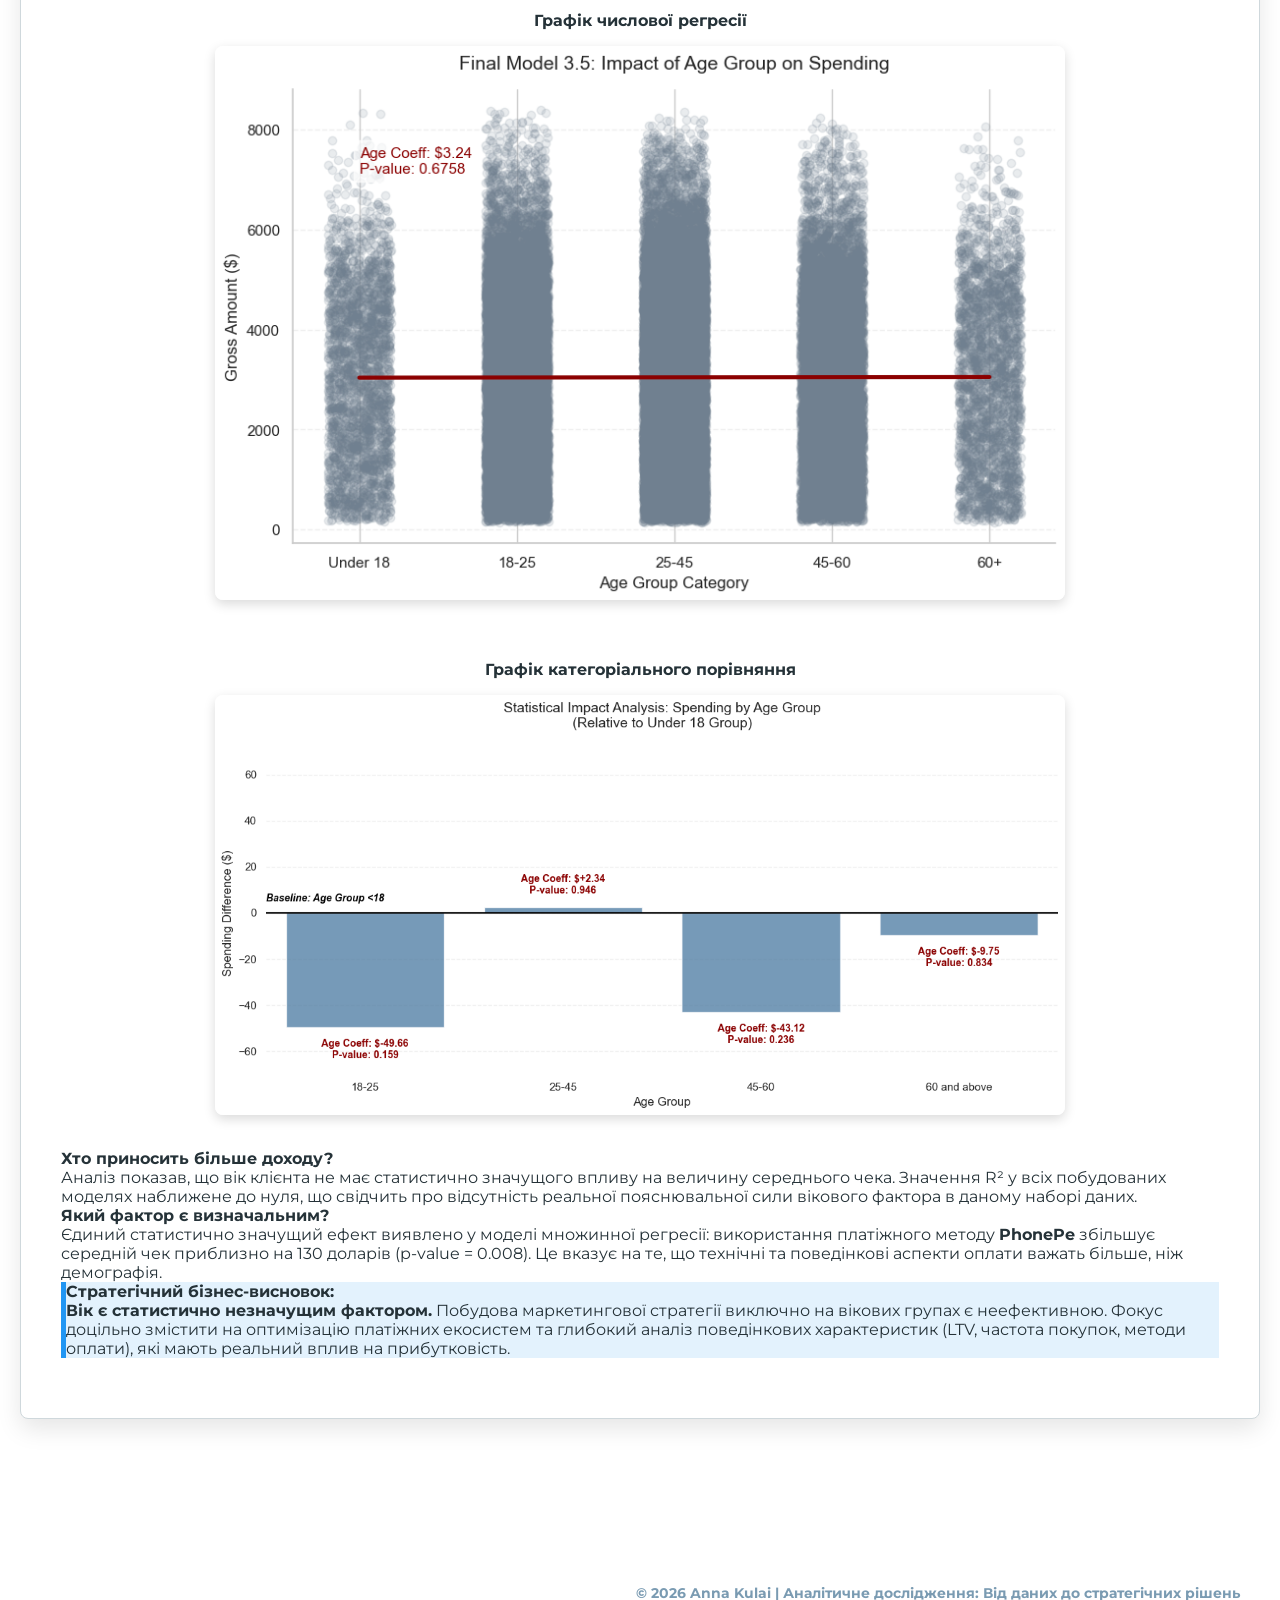
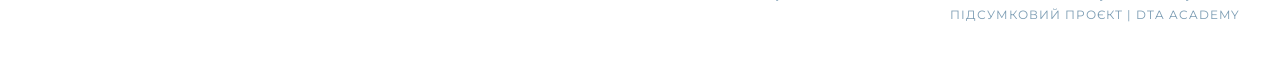
==== commit 77d37ce8: "finalize README and apply final UI polish to interactive report" ====
--- a/index.html
+++ b/index.html
@@ -2,78 +2,96 @@
 <html lang="uk">
 <head>
     <meta charset="UTF-8">
-    <title>Комплексний аналіз електронної комерції — Anna Kulai</title>
+    <title>Аналітичне дослідження — Anna Kulai</title>
     <link rel="stylesheet" href="static/style.css">
+    <style>
+        .language-switch { display: flex; align-items: center; justify-content: center; gap: 8px; margin-top: 10px; }
+        .lang-label { font-size: 0.75rem; font-weight: 700; color: #427192; }
+        .switch { position: relative; display: inline-block; width: 34px; height: 18px; }
+        .switch input { opacity: 0; width: 0; height: 0; }
+        .slider { position: absolute; cursor: pointer; top: 0; left: 0; right: 0; bottom: 0; background-color: #ccc; transition: .4s; border-radius: 34px; }
+        .slider:before { position: absolute; content: ""; height: 12px; width: 12px; left: 3px; bottom: 3px; background-color: white; transition: .4s; border-radius: 50%; }
+        input:checked + .slider { background-color: #427192; }
+        input:checked + .slider:before { transform: translateX(16px); }
+        .author-block { text-align: center; min-width: 250px; }
+    </style>
 </head>
 <body>
 
 <header class="main-title-box">
     <div class="title-content">
-        <h1 class="hero-title">Комплексний аналіз електронної комерції</h1>
-        <p class="hero-subtitle">Інтегроване дослідження з використанням SQL • Tableau • Python</p>
+        <h1 class="hero-title" data-en="Analytical Research: From Data to Strategic Decisions">
+            Аналітичне дослідження: Від даних до стратегічних рішень
+        </h1>
+        <p class="hero-subtitle" data-en="Multi-platform Analysis: SQL • Tableau • Python (ML)">
+            Мультиплатформений аналіз: SQL • Tableau • Python (ML)
+        </p>
     </div>
     <div class="author-block">
         <p class="author-name">Anna Kulai</p>
-        <p class="academy-info">Підсумковий проєкт | DTA Academy</p>
+        <p class="academy-info" data-en="DTA Academy Final Project">Підсумковий проєкт | DTA Academy</p>
+        <div class="language-switch">
+            <span class="lang-label">UA</span>
+            <label class="switch"><input type="checkbox" id="lang-toggle"><span class="slider"></span></label>
+            <span class="lang-label">EN</span>
+        </div>
     </div>
 </header>
 
 <main class="container">
 
 <section class="content-section">
-    <h2 class="sticky-sub-title">Блок 1: SQL-запити до даних (BigQuery)</h2>
+    <h2 class="sticky-sub-title" data-en="Block 1: SQL Data Queries (BigQuery)">Блок 1: SQL-запити до даних (BigQuery)</h2>
     
     <div class="card">
-        <p><strong>Завдання 1: Користувачі з Бразилії, зареєстровані у 2023 році</strong></p>
-        <div class="task-info">
+        <p><strong data-en="Task 1: Users from Brazil registered in 2023">Завдання 1: Користувачі з Бразилії, зареєстровані у 2023 році</strong></p>
+        <div class="task-info" data-en="Selection of names, surnames, and email addresses of users from Brazil registered during 2023.">
             Вибірка імен, прізвищ та електронних адрес користувачів із Бразилії, зареєстрованих протягом 2023 року.
         </div>
-        <img src="Images/SQL/Task_1_BigQuery.png" alt="SQL Завдання 1" class="sql-screenshot">
-    </div>
-
-    <div class="card">
-        <p><strong>Завдання 2: Загальна кількість товарів за категоріями</strong></p>
-        <div class="task-info">
+        <img src="Images/SQL/Task_1_BigQuery.png" alt="SQL 1" class="sql-screenshot">
+    </div>
+
+    <div class="card">
+        <p><strong data-en="Task 2: Total products by category">Завдання 2: Загальна кількість товарів за категоріями</strong></p>
+        <div class="task-info" data-en="Counting the number of products in each category, sorted from highest to lowest.">
             Підрахунок кількості товарів у кожній категорії з сортуванням від найбільшої кількості.
         </div>
-        <img src="Images/SQL/Task_2_BigQuery.png" alt="SQL Завдання 2" class="sql-screenshot">
-    </div>
-
-    <div class="card">
-        <p><strong>Завдання 3: Аналіз відправлених замовлень (об’єднання таблиць)</strong></p>
-        <div class="task-info">
+        <img src="Images/SQL/Task_2_BigQuery.png" alt="SQL 2" class="sql-screenshot">
+    </div>
+
+    <div class="card">
+        <p><strong data-en="Task 3: Analysis of shipped orders (Table Join)">Завдання 3: Аналіз відправлених замовлень (об’єднання таблиць)</strong></p>
+        <div class="task-info" data-en="Joining orders and users tables to analyze orders with 'Shipped' status.">
             Об’єднання таблиць замовлень та користувачів для аналізу замовлень зі статусом «Відправлено».
         </div>
-        <img src="Images/SQL/Task_3v1_BigQuery.png" alt="SQL Завдання 3 v1" class="sql-screenshot">
-        <img src="Images/SQL/Task_3v2_BigQuery.png" alt="SQL Завдання 3 v2" class="sql-screenshot" style="margin-top:20px;">
-    </div>
-
-    <div class="card">
-        <p><strong>Завдання 4: Фінансовий аналіз — найдорожчі замовлення</strong></p>
-        <div class="task-info">
+        <img src="Images/SQL/Task_3v1_BigQuery.png" alt="SQL 3.1" class="sql-screenshot">
+        <img src="Images/SQL/Task_3v2_BigQuery.png" alt="SQL 3.2" class="sql-screenshot" style="margin-top:20px;">
+    </div>
+
+    <div class="card">
+        <p><strong data-en="Task 4: Financial analysis — most expensive orders">Завдання 4: Фінансовий аналіз — найдорожчі замовлення</strong></p>
+        <div class="task-info" data-en="Finding the ten most expensive orders by aggregating product costs.">
             Пошук десяти найдорожчих замовлень шляхом агрегування вартості товарів.
         </div>
-        <img src="Images/SQL/Task_4_BigQuery.png" alt="SQL Завдання 4" class="sql-screenshot">
-    </div>
-
-    <div class="card">
-        <p><strong>Завдання 5: Географія клієнтів</strong></p>
-        <div class="task-info">
+        <img src="Images/SQL/Task_4_BigQuery.png" alt="SQL 4" class="sql-screenshot">
+    </div>
+
+    <div class="card">
+        <p><strong data-en="Task 5: Customer Geography">Завдання 5: Географія клієнтів</strong></p>
+        <div class="task-info" data-en="Analysis of unique user distribution by country (filter: over 500 people).">
             Аналіз розподілу унікальних користувачів за країнами (фільтр: понад 500 осіб).
         </div>
-        <img src="Images/SQL/Task_5_BigQuery.png" alt="SQL Завдання 5" class="sql-screenshot">
+        <img src="Images/SQL/Task_5_BigQuery.png" alt="SQL 5" class="sql-screenshot">
     </div>
 </section>
 
-
 <section class="content-section">
-    <h2 class="sticky-sub-title">Блок 2: Аналітичні панелі Tableau та висновки</h2>
+    <h2 class="sticky-sub-title" data-en="Block 2: Tableau Dashboards & Insights">Блок 2: Аналітичні панелі Tableau та висновки</h2>
     
     <div class="card">
-        <p><strong>Інтерактивна аналітична панель бізнес-показників</strong></p>
-        <div class="task-info">
-            Інтерактивний аналіз продажів та ключових показників ефективності.
-            Використовуйте фільтри безпосередньо у вікні аналітики для деталізації даних.
+        <p><strong data-en="Interactive Business Metrics Dashboard">Інтерактивна аналітична панель бізнес-показників</strong></p>
+        <div class="task-info" data-en="Visual research of sales performance: revenue seasonality analysis, comparative characteristics of transactions with discounts, and segmentation of category expenses by customer age groups. Interactive analysis of sales and key performance indicators (KPIs).">
+          Візуальне дослідження ефективності продажів: аналіз сезонності доходу, порівняльна характеристика чеків із застосуванням знижок та сегментація категорійних витрат за віковими групами клієнтів.Інтерактивний аналіз продажів та ключових показників ефективності.
         </div>
 
         <div class="tableau-embed-container">
@@ -86,7 +104,7 @@
             </div>
         </div>
 
-        <div class="task-info" style="margin-top: 30px;">
+        <div class="task-info" style="margin-top: 30px;" data-en="<strong>Demographic Structure Analysis:</strong> Customer behavior study by gender and age.">
             <strong>Аналіз демографічної структури:</strong> Дослідження поведінки покупців у розрізі статі та віку.
         </div>
 
@@ -99,38 +117,15 @@
                 </object>
             </div>
         </div>
-
-        <script type='text/javascript'>
-            function loadTableau(id) {
-                var divElement = document.getElementById(id);
-                var vizElement = divElement.getElementsByTagName('object')[0];
-                
-                vizElement.style.width = '100%';
-                
-                if (divElement.offsetWidth > 800) {
-                    vizElement.style.height = '850px'; 
-                } else {
-                    vizElement.style.height = '1600px'; 
-                }
-                
-                var scriptElement = document.createElement('script');
-                scriptElement.src = 'https://public.tableau.com/javascripts/api/viz_v1.js';
-                vizElement.parentNode.insertBefore(scriptElement, vizElement);
-            }
-            
-            loadTableau('viz1772448988327');
-            loadTableau('viz1772449015219');
-        </script>
     </div>
 </section>
 
-
 <section class="content-section">
-    <h2 class="sticky-sub-title">Блок 3: Python — Аналіз продажів та прогнозне моделювання</h2>
+    <h2 class="sticky-sub-title" data-en="Block 3: Statistical Analysis & Predictive Analytics">Блок 3: Статистичний аналіз та предиктивна аналітика</h2>
     
     <div class="card">
-        <h3 style="color: #427192;">1. Exploratory Data Analysis & Data Integrity</h3>
-        <p>
+        <h3 style="color: #427192;" data-en="1. Exploratory Data Analysis & Data Integrity">1. Попередній аналіз (EDA) та перевірка якості даних</h3>
+        <p data-en="During the initial exploratory research, 613 negative values were identified in the Net Amount field. Comparative visualization of the distribution before and after cleaning demonstrated no significant difference in the data structure. Consequently, it was decided to remove these records to ensure model stability. The Gross Amount metric was used for forecasting.">
             Під час первинного дослідження у полі <code>Net Amount</code> було виявлено 613 від’ємних значень.
             Порівняльна візуалізація розподілу до та після очищення продемонструвала відсутність суттєвої різниці у структурі даних.
             З огляду на це було прийнято рішення видалити ці записи для забезпечення стабільності моделей.
@@ -139,184 +134,219 @@
         
         <div class="eda-grid">
             <div class="eda-item">
-                <p><strong>Initial Data Research (Net Amount Anomalies)</strong></p>
-                <img src="Images/ML_Plots/raw_data_distribution.png" alt="Raw Distribution">
+                <p><strong data-en="Initial Data Research">Початкове дослідження</strong></p>
+                <img src="Images/ML_Plots/raw_data_distribution.png" alt="Raw">
             </div>
             <div class="eda-item">
-                <p><strong>Post-Cleaning Distribution (Gross Amount)</strong></p>
-                <img src="Images/ML_Plots/cleaned_data_distribution.png" alt="Cleaned Distribution">
+                <p><strong data-en="Post-Cleaning Distribution">Розподіл після очищення</strong></p>
+                <img src="Images/ML_Plots/cleaned_data_distribution.png" alt="Cleaned">
             </div>
         </div>
 
-        <h3 style="color: #427192; margin-top: 40px;">2. Research Methodology: Testing Hypotheses</h3>
-        <p>
-            Для перевірки впливу віку на середній чек було використано три підходи:
-        </p>
-
-        <div class="ml-methodology-box">
-            <ul style="list-style: none; padding: 0; margin: 0;">
-                <li style="margin-bottom: 15px;">
-                    <strong>Numeric Age Analysis:</strong> використання віку як безперервної числової змінної.
-                </li>
-                <li style="margin-bottom: 15px;">
-                    <strong>Age Categorical Groups:</strong> сегментація 18–25, 25–45, 45+.
-                </li>
-                <li>
-                    <strong>Multi-feature Behavioral Model:</strong> аналіз демографічних характеристик разом із платіжними методами.
-                </li>
-            </ul>
-        </div>
-
-        <h3 style="color: #427192; margin-top: 40px;">3. Model Comparison Table</h3>
+<h3 style="color: #427192; margin-top: 40px;" data-en="2. Research Methodology & Feature Engineering">2. Методологія дослідження та підготовка ознак</h3>
+<p data-en="At this stage, we prepared three different variations of the independent variables (X) to identify the most significant predictors for Gross Amount (y):">
+    На цьому етапі було підготовлено три варіації незалежних змінних (X) для визначення найбільш значущих предикторів для суми чека (Gross Amount, y):
+</p>
+
+<div class="ml-methodology-box">
+    <ul style="list-style: none; padding: 0; margin: 0;" data-en="
+        <li style='margin-bottom: 15px;'><strong>1. Numerical Representation (Rank):</strong> Age categories are mapped to numerical ranks (1 to 5), treating age as an ordinal variable to check for linear progression in spending.</li>
+        <li style='margin-bottom: 15px;'><strong>2. Categorical Representation (One-Hot Encoding):</strong> Age groups are converted into binary 'dummy' variables. The 'under 18' group is used as the baseline to measure the relative impact.</li>
+        <li><strong>3. Multi-Feature Analysis (Broad Scope):</strong> A comprehensive set including Gender, Product Category, and Purchase Method to evaluate the collective predictive power of non-demographic factors.</li>">
+        
+        <li style="margin-bottom: 15px;">
+            <strong>1. Числове представлення (Ранг):</strong> Категорії віку перетворені на числові ранги (від 1 до 5) для перевірки наявності лінійної прогресії у витратах.
+        </li>
+        <li style="margin-bottom: 15px;">
+            <strong>2. Категоріальне представлення (One-Hot Encoding):</strong> Вікові групи перетворені на бінарні змінні. Група «до 18 років» використана як <strong>базова лінія</strong> для вимірювання відносного впливу інших груп.
+        </li>
+        <li>
+            <strong>3. Багатофакторний аналіз (Broad Scope):</strong> Комплексний набір даних, що включає стать, категорію товару та метод оплати для оцінки сукупної прогностичної сили не демографічних факторів.
+        </li>
+    </ul>
+</div>
+
+        <h3 style="color: #427192; margin-top: 40px;" data-en="3. Model Comparison Table">3. Порівняльна таблиця моделей</h3>
+        <div class="model-table-container">
 <div class="model-table-container">
-<table class="model-comparison-table">
-    <thead>
-        <tr>
-            <th>#</th>
-            <th>Модель</th>
-            <th>R²</th>
-            <th>MAE</th>
-            <th>Ключові результати</th>
-            <th>Висновок</th>
-        </tr>
-    </thead>
-    <tbody>
-
-        <tr>
-            <td>3.1</td>
-            <td>
-                <strong>Simple Linear Regression</strong><br>
-                <small>(Numeric Age)</small>
-            </td>
-            <td>-0.00016</td>
-            <td>$1433.87</td>
-            <td>
-                Intercept: 3020.00<br>
-                Age = 8.86<br>
-                p-value = 0.3073
-            </td>
-            <td>
-                Вік не має статистично значущого лінійного впливу на витрати.
-            </td>
-        </tr>
-
-        <tr>
-            <td>3.2</td>
-            <td>
-                <strong>Linear Regression</strong><br>
-                <small>(Categorical Age)</small>
-            </td>
-            <td>0.00008</td>
-            <td>$1433.68</td>
-            <td>
-                Intercept: 3060.88<br>
-                Усі p-value &gt; 0.15
-            </td>
-            <td>
-                Статистично значущих відмінностей між віковими групами не виявлено.
-            </td>
-        </tr>
-
-        <tr>
-            <td>3.3</td>
-            <td>
-                <strong>Random Forest</strong><br>
-                <small>(Categorical Age)</small>
-            </td>
-            <td>0.00007</td>
-            <td>$1433.68</td>
-            <td>
-                Середній прогноз: $3045.47<br>
-                Важливість ознак розподілена рівномірно
-            </td>
-            <td>
-                Модель підтверджує дуже низьку прогностичну силу віку.
-            </td>
-        </tr>
-
-        <tr class="sig-row">
-            <td>3.4</td>
-            <td>
-                <strong>Multiple Linear Regression</strong><br>
-                <small>(All Features)</small>
-            </td>
-            <td>-0.00059</td>
-            <td>$1433.99</td>
-            <td>
-                <strong>PhonePe UPI: +129.60 (p=0.008)</strong><br>
-                Gender_Other: +44.70 (p=0.021)<br>
-                Intercept: 2965.07
-            </td>
-            <td>
-                На витрати впливають платіжний метод та демографічні фактори, але не вік.
-            </td>
-        </tr>
-
-        <tr>
-            <td>3.5</td>
-            <td>
-                <strong>Final Numeric Validation</strong>
-            </td>
-            <td>0.00000</td>
-            <td>$1438.57</td>
-            <td>
-                Age = 3.24<br>
-                p-value = 0.6758
-            </td>
-            <td>
-                Підтверджено вкрай слабкий числовий ефект віку.
-            </td>
-        </tr>
-
-        <tr>
-            <td>3.6</td>
-            <td>
-                <strong>Final Categorical Validation</strong>
-            </td>
-            <td>0.00020</td>
-            <td>$1438.41</td>
-            <td>
-                Усі вікові групи статистично незначущі
-            </td>
-            <td>
-                Остаточне підтвердження: вікова категорія не впливає на витрати.
-            </td>
-        </tr>
-
-    </tbody>
-</table>
-</div>
-        <h3 style="color: #427192; margin-top: 40px;">4. Statistical Insights & Conclusions</h3>
-        
-        <div class="eda-grid">
-            <div class="eda-item">
-                <p><strong>Numeric Regression Plot</strong></p>
-                <img src="Images/ML_Plots/age_numeric_regression.png" alt="Numeric Regression">
-            </div>
-            <div class="eda-item" style="margin-top: 20px;">
-                <p><strong>Categorical Comparison Plot</strong></p>
-                <img src="Images/ML_Plots/age_categorical_regression.png" alt="Categorical Regression">
-            </div>
-        </div>
-
-        <div class="q-box" style="margin-top: 30px;">
-            <strong>Хто приносить більше доходу?</strong><br>
-            Аналіз показав, що вік клієнта не має статистично значущого впливу на величину середнього чека.
-            Значення R² у всіх моделях наближене до нуля, що свідчить про відсутність пояснювальної сили.
-        </div>
-
-        <div class="q-box">
-            <strong>Який фактор є визначальним?</strong><br>
-            Єдиний статистично значущий ефект виявлено у моделі Multiple Regression —
-            платіжний метод <strong>PhonePe</strong> збільшує середній чек приблизно на 130 доларів.
-        </div>
-
-        <div class="q-box" style="border-left: 5px solid #2196f3; background: #e3f2fd;">
-            <strong>Strategic Business Conclusion:</strong><br>
-            Age is statistically insignificant.
-            Фокус бізнес-стратегії доцільно змістити з вікової сегментації на аналіз платіжних методів
-            та поведінкових характеристик клієнтів.
-        </div>
-
-    </div>
-</section>+    <table class="model-comparison-table">
+        <thead>
+            <tr>
+                <th>#</th>
+                <th data-en="Model">Модель</th>
+                <th>R²</th>
+                <th>MAE</th>
+                <th data-en="Key Results">Ключові результати</th>
+                <th data-en="Conclusion">Висновок</th>
+            </tr>
+        </thead>
+        <tbody>
+
+            <tr>
+                <td>3.1</td>
+                <td>
+                    <strong>Simple Linear Regression</strong><br>
+                    <small>(Numeric Age)</small>
+                </td>
+                <td>-0.00016</td>
+                <td>$1433.87</td>
+                <td>
+                    Intercept: 3020.00<br>
+                    Age = 8.86<br>
+                    p-value = 0.3073
+                </td>
+                <td data-en="Age has no statistically significant linear impact on spending.">
+                    Вік не має статистично значущого лінійного впливу на витрати.
+                </td>
+            </tr>
+
+            <tr>
+                <td>3.2</td>
+                <td>
+                    <strong>Linear Regression</strong><br>
+                    <small>(Categorical Age)</small>
+                </td>
+                <td>0.00008</td>
+                <td>$1433.68</td>
+                <td data-en="Intercept: 3060.88<br>All p-values > 0.15">
+                    Intercept: 3060.88<br>
+                    Усі p-value &gt; 0.15
+                </td>
+                <td data-en="No statistically significant differences between age groups identified.">
+                    Статистично значущих відмінностей між віковими групами не виявлено.
+                </td>
+            </tr>
+
+            <tr>
+                <td>3.3</td>
+                <td>
+                    <strong>Random Forest</strong><br>
+                    <small>(Categorical Age)</small>
+                </td>
+                <td>0.00007</td>
+                <td>$1433.68</td>
+                <td data-en="Average forecast: $3045.47<br>Feature importance is evenly distributed">
+                    Середній прогноз: $3045.47<br>
+                    Важливість ознак розподілена рівномірно
+                </td>
+                <td data-en="The model confirms the very low predictive power of age.">
+                    Модель підтверджує дуже низьку прогностичну силу віку.
+                </td>
+            </tr>
+
+            <tr class="sig-row">
+                <td>3.4</td>
+                <td>
+                    <strong>Multiple Linear Regression</strong><br>
+                    <small>(All Features)</small>
+                </td>
+                <td>-0.00059</td>
+                <td>$1433.99</td>
+                <td>
+                    <strong>PhonePe UPI: +129.60 (p=0.008)</strong><br>
+                    Gender_Other: +44.70 (p=0.021)<br>
+                    Intercept: 2965.07
+                </td>
+                <td data-en="Spending is influenced by payment methods and demographics, but not age.">
+                    На витрати впливають платіжний метод та демографічні фактори, але не вік.
+                </td>
+            </tr>
+
+            <tr>
+                <td>3.5</td>
+                <td>
+                    <strong>Final Numeric Validation</strong>
+                </td>
+                <td>0.00000</td>
+                <td>$1438.57</td>
+                <td>
+                    Age = 3.24<br>
+                    p-value = 0.6758
+                </td>
+                <td data-en="Extremely weak numerical effect of age confirmed.">
+                    Підтверджено вкрай слабкий числовий ефект віку.
+                </td>
+            </tr>
+
+            <tr>
+                <td>3.6</td>
+                <td>
+                    <strong>Final Categorical Validation</strong>
+                </td>
+                <td>0.00020</td>
+                <td>$1438.41</td>
+                <td data-en="All age groups are statistically insignificant">
+                    Усі вікові групи статистично незначущі
+                </td>
+                <td data-en="Final confirmation: age category does not affect spending.">
+                    Остаточне підтвердження: вікова категорія не впливає на витрати.
+                </td>
+            </tr>
+
+        </tbody>
+    </table>
+</div>
+<h3 style="color: #427192; margin-top: 40px;" data-en="4. Statistical Insights & Conclusions">
+    4. Статистичні інсайти та висновки
+</h3>
+<div class="eda-grid">
+    <div class="eda-item">
+        <p><strong data-en="Numeric Regression Plot">Графік числової регресії</strong></p>
+        <img src="Images/ML_Plots/age_numeric_regression.png" alt="Numeric">
+    </div>
+    <div class="eda-item">
+        <p><strong data-en="Categorical Comparison Plot">Графік категоріального порівняння</strong></p>
+        <img src="Images/ML_Plots/age_categorical_regression.png" alt="Categorical">
+    </div>
+</div>
+
+<div class="q-box" style="margin-top: 30px;" data-en="<strong>Who brings more revenue?</strong><br>Analysis showed that client age has no statistically significant impact on the average check. The R² value in all models is close to zero, indicating that age alone cannot explain variations in customer spending behavior.">
+    <strong>Хто приносить більше доходу?</strong><br>
+    Аналіз показав, що вік клієнта не має статистично значущого впливу на величину середнього чека. Значення R² у всіх побудованих моделях наближене до нуля, що свідчить про відсутність реальної пояснювальної сили вікового фактора в даному наборі даних.
+</div>
+
+<div class="q-box" data-en="<strong>What is the key factor?</strong><br>The only statistically significant effect was identified in the Multiple Regression model. The use of the <strong>PhonePe</strong> payment method is associated with an average check increase of approximately $130 (p-value = 0.008), making it a key driver of transaction value.">
+    <strong>Який фактор є визначальним?</strong><br>
+    Єдиний статистично значущий ефект виявлено у моделі множинної регресії: використання платіжного методу <strong>PhonePe</strong> збільшує середній чек приблизно на 130 доларів (p-value = 0.008). Це вказує на те, що технічні та поведінкові аспекти оплати важать більше, ніж демографія.
+</div>
+
+<div class="q-box" style="border-left: 5px solid #2196f3; background: #e3f2fd;" data-en="<strong>Strategic Business Conclusion:</strong><br>Age is statistically insignificant for predicting order value. It is recommended to shift the business strategy focus from traditional age-based segmentation to enhancing payment ecosystems and analyzing behavioral patterns of high-value segments.">
+    <strong>Стратегічний бізнес-висновок:</strong><br>
+    <strong>Вік є статистично незначущим фактором.</strong> Побудова маркетингової стратегії виключно на вікових групах є неефективною. Фокус доцільно змістити на оптимізацію платіжних екосистем та глибокий аналіз поведінкових характеристик (LTV, частота покупок, методи оплати), які мають реальний вплив на прибутковість.
+</div>
+    </div>
+</section>
+
+</main> 
+
+<footer class="main-footer">
+    <div class="footer-content">
+        <p>© 2026 Anna Kulai | <span data-en="Analytical Research: From Data to Strategic Decisions">Аналітичне дослідження: Від даних до стратегічних рішень</span></p>
+        <p class="footer-sub" data-en="DTA Academy Final Project">Підсумковий проєкт | DTA Academy</p>
+    </div>
+</footer>
+
+<script>
+    document.getElementById('lang-toggle').addEventListener('change', function() {
+        const isEn = this.checked;
+        document.querySelectorAll('[data-en]').forEach(el => {
+            if (!el.getAttribute('data-ua')) el.setAttribute('data-ua', el.innerHTML);
+            el.innerHTML = isEn ? el.getAttribute('data-en') : el.getAttribute('data-ua');
+        });
+    });
+
+    function loadTableau(id) {
+        var divElement = document.getElementById(id);
+        var vizElement = divElement.getElementsByTagName('object')[0];
+        vizElement.style.width = '100%';
+        vizElement.style.height = (divElement.offsetWidth > 800) ? '850px' : '1600px';
+        var scriptElement = document.createElement('script');
+        scriptElement.src = 'https://public.tableau.com/javascripts/api/viz_v1.js';
+        vizElement.parentNode.insertBefore(scriptElement, vizElement);
+    }
+    loadTableau('viz1772448988327');
+    loadTableau('viz1772449015219');
+</script>
+
+</body>
+</html>
--- a/static/style.css
+++ b/static/style.css
@@ -12,7 +12,7 @@
     align-items: center;
     
     /* ФОН СТОРІНКИ */
-    background-image: url("static/background.png");
+    background-image: url("background.png");
     background-position: center;
     background-repeat: no-repeat;
     background-attachment: fixed;
@@ -30,17 +30,21 @@
     left: 0;
     z-index: 1000;
 
-    background-image: url("static/background.png");
+    /* Використовуємо суцільний колір або ту саму картинку без розмиття */
+    background-image: url("background.png"); 
     background-position: center;
     background-size: cover;
     background-attachment: fixed;
+
+    /* Додаємо легку тінь знизу, щоб візуально підняти хедер над контентом */
+    box-shadow: 0 4px 15px rgba(0, 0, 0, 0.1);
+    border-bottom: 2px solid #427192; /* Ваша фірмова синя лінія */
 
     display: flex;
     justify-content: space-between;
     align-items: center;
     padding: 0 5%;
     box-sizing: border-box;
-    border-bottom: 2px solid #427192;
 }
 
 .hero-title {
@@ -76,7 +80,7 @@
 
 /* --- КОНТЕЙНЕР ТА КАРТКИ --- */
 .container {
-    max-width: 1000px;
+    max-width: 1300px;
     padding: 20px;
     width: 100%;
     box-sizing: border-box;
@@ -210,19 +214,26 @@
 }
 /* Сітка для порівняння графіків EDA */
 
+/* Знайти та оновити цей блок у style.css */
 .eda-grid {
     display: flex;
-    gap: 20px;
-    margin: 20px 0;
-}
+    flex-direction: column; /* Графіки стають один під одним */
+    gap: 40px;              /* Збільшуємо відстань між графіками */
+    margin: 30px 0;
+    align-items: center;    /* Центруємо графіки */
+}
+
 .eda-item {
-    flex: 1;
+    width: 100%;            /* Контейнер графіка займає всю ширину */
+    max-width: 850px;       /* Обмежуємо максимальну ширину для чіткості */
     text-align: center;
 }
+
 .eda-item img {
     width: 100%;
-    border-radius: 8px;
-    box-shadow: 0 2px 8px rgba(0,0,0,0.1);
+    height: auto;
+    border-radius: 8px;
+    box-shadow: 0 4px 12px rgba(0,0,0,0.15); /* Трохи виразніша тінь */
 }
 .ml-results-box {
     background: #f8f9fa;
@@ -278,4 +289,34 @@
     height: auto;
     border-radius: 8px;
     box-shadow: 0 4px 12px rgba(0,0,0,0.1);
+}
+
+
+.main-footer {
+    width: 100%;
+    padding: 60px 0 30px 0; /* Великий відступ зверху, щоб відокремити від контенту */
+    margin-top: 20px;
+    background: transparent; /* Повністю прозорий, щоб бачити фон */
+    text-align: right;
+}
+
+.footer-content {
+    /* Вирівнюємо по правому краю екрана з невеликим відступом */
+    max-content: 100%;
+    padding-right: 40px;
+}
+
+.footer-content p {
+    color: #427192; /* Ваш фірмовий синій */
+    font-weight: 700;
+    margin: 5px 0;
+    font-size: 0.9rem;
+    opacity: 0.7; /* Робимо трохи блідим, щоб не відволікав */
+}
+
+.footer-sub {
+    font-weight: 400 !important;
+    font-size: 0.75rem !important;
+    text-transform: uppercase;
+    letter-spacing: 1px;
 }
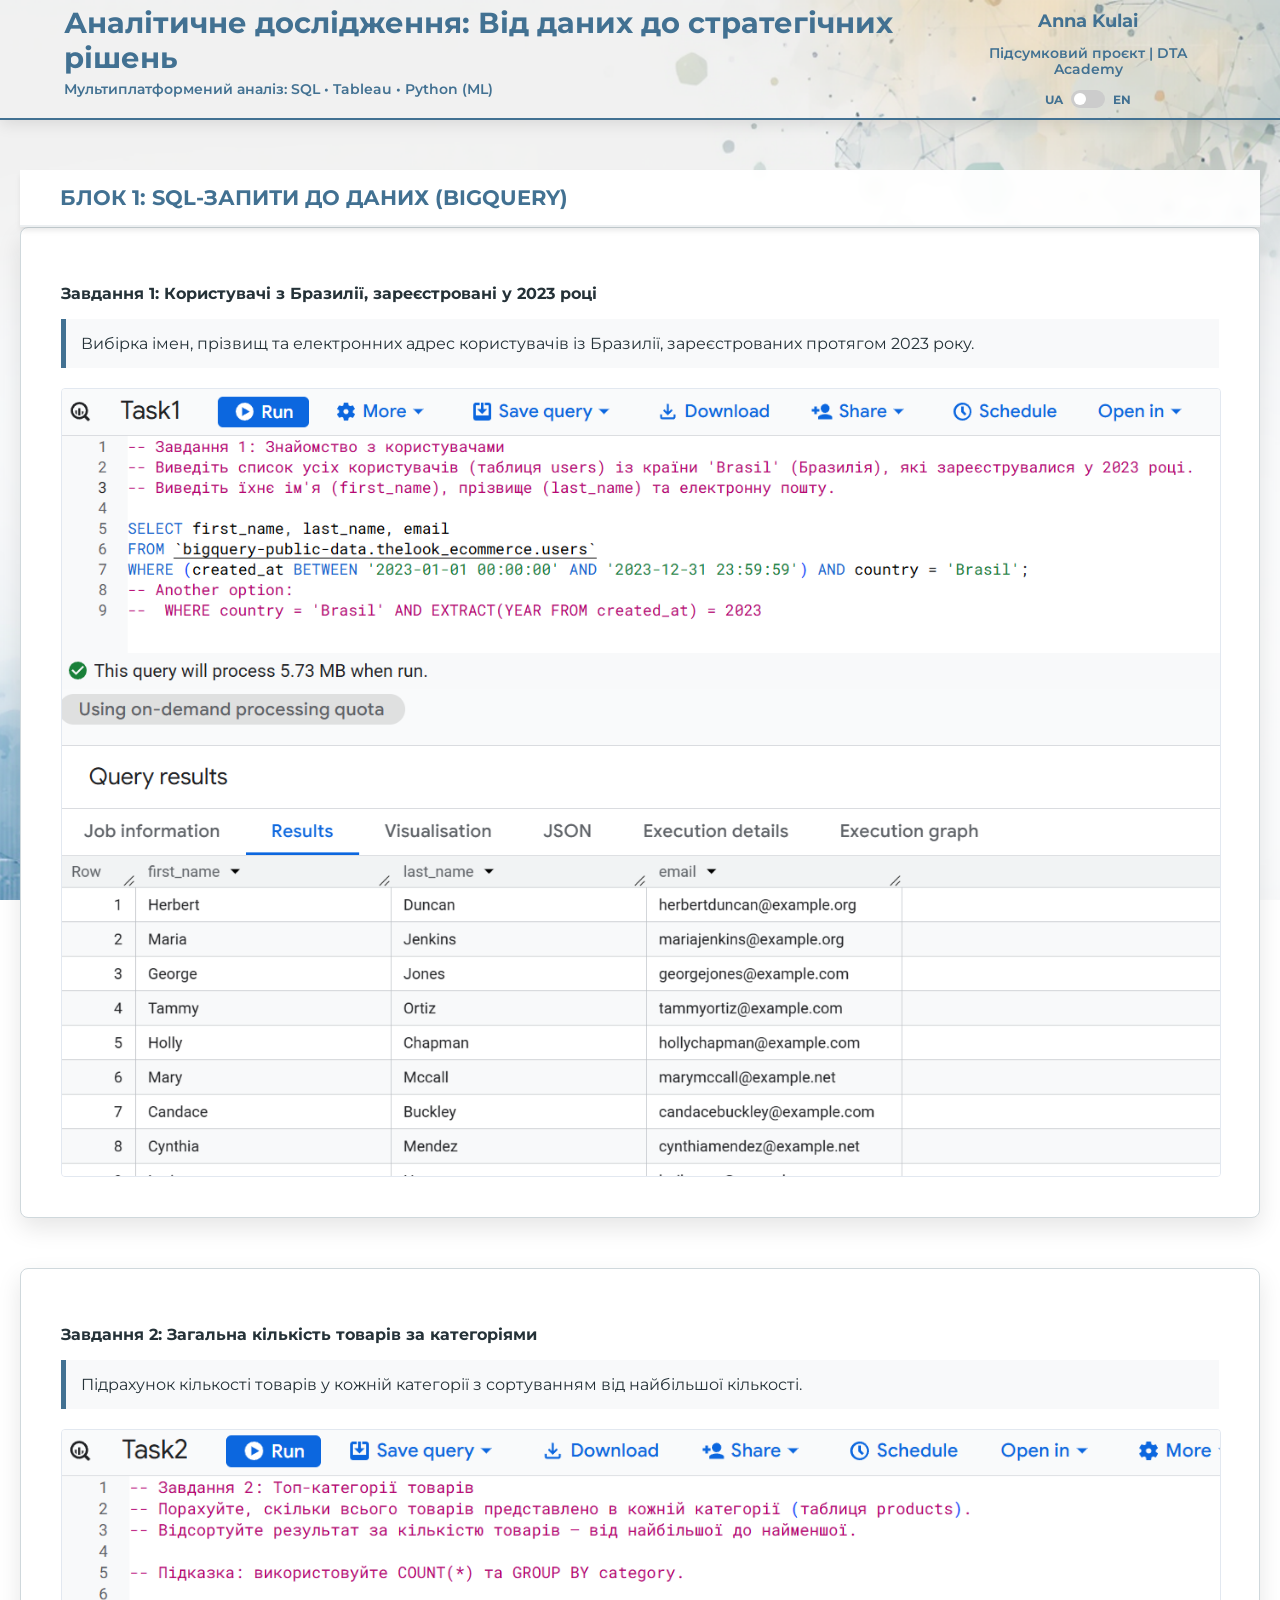
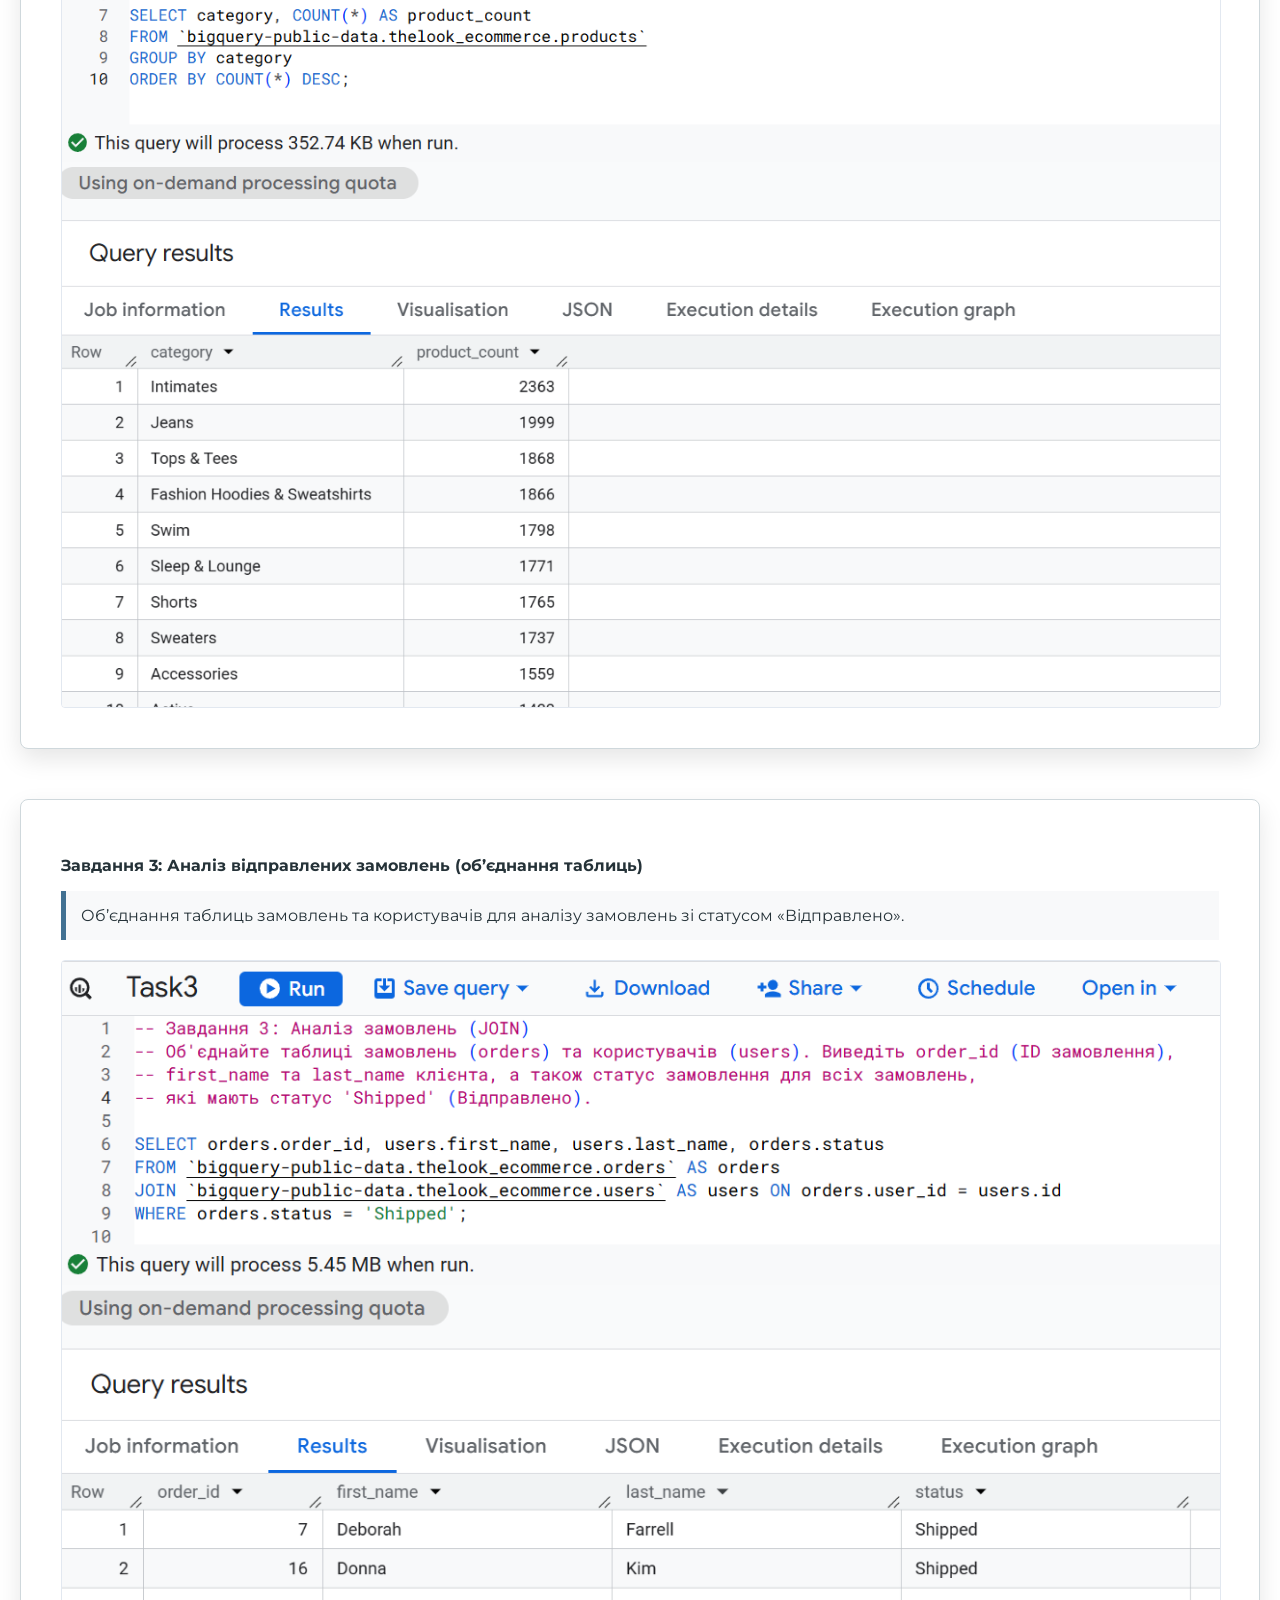
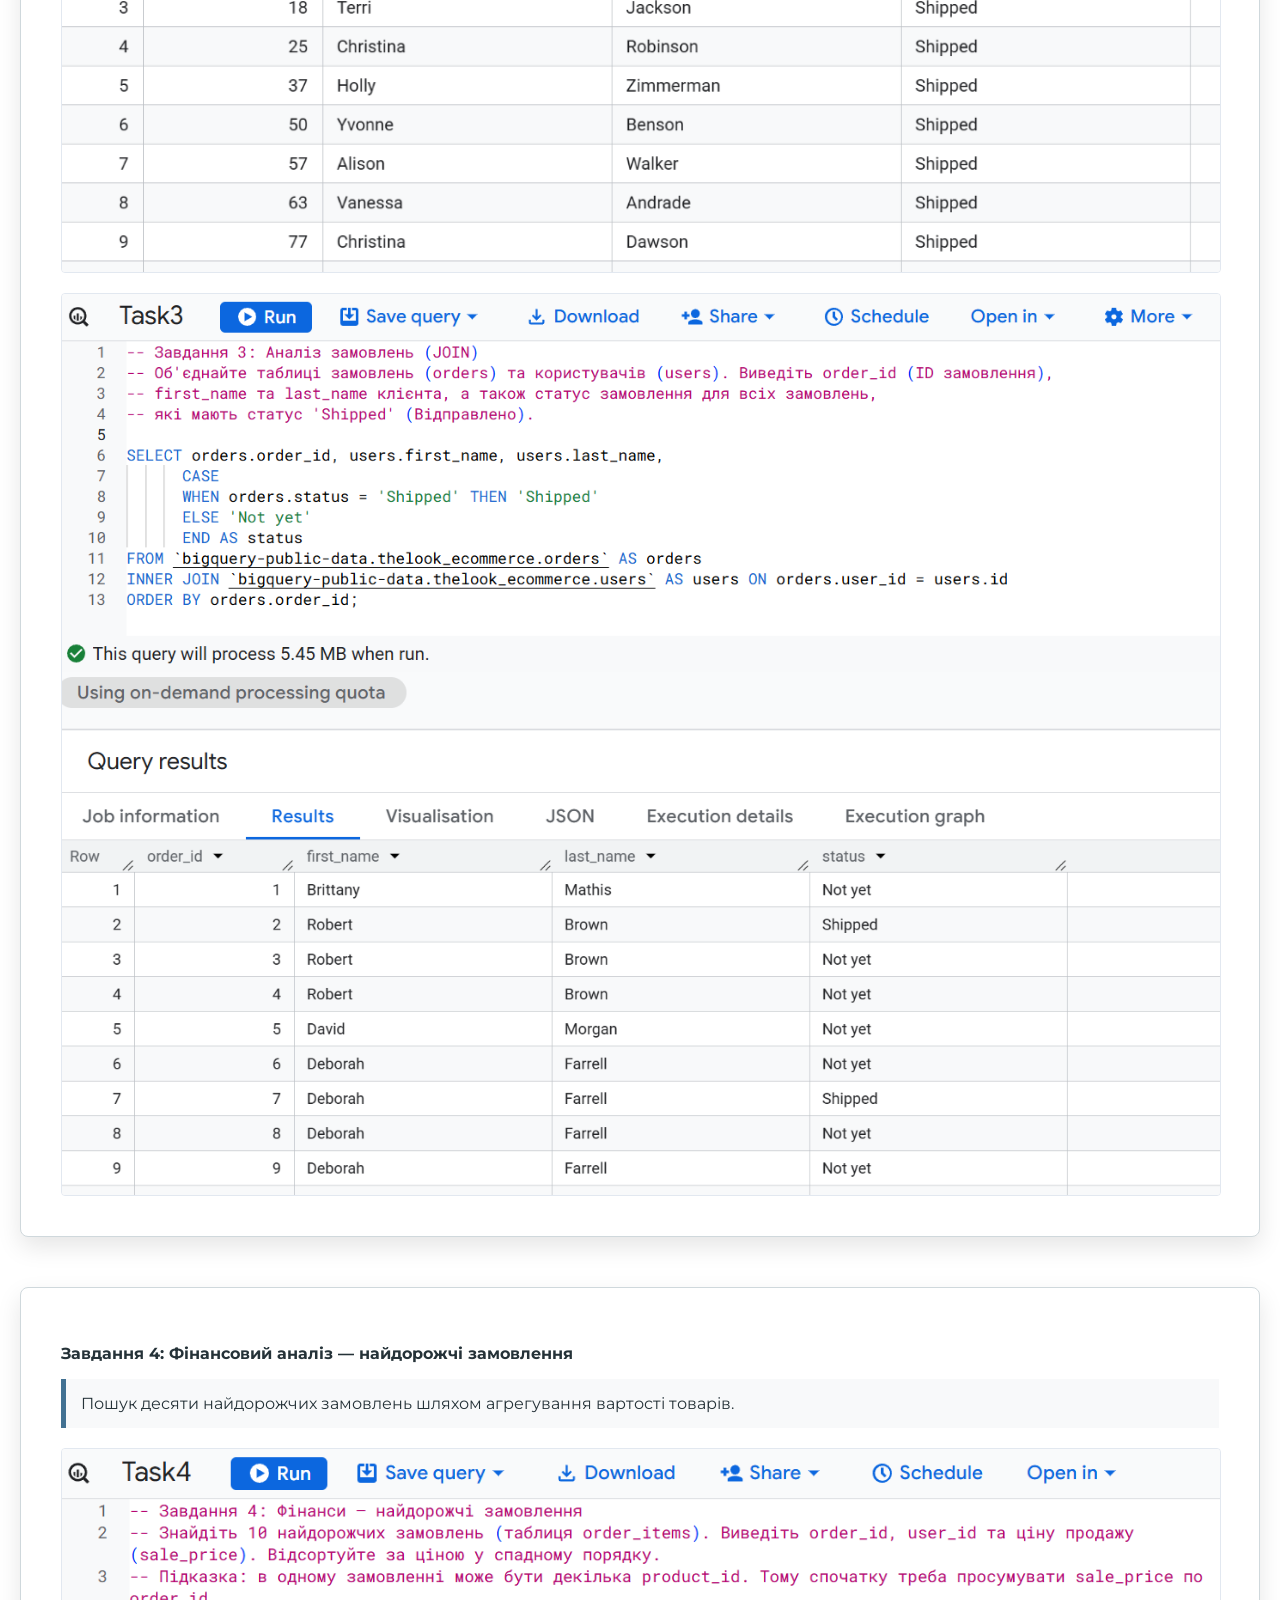
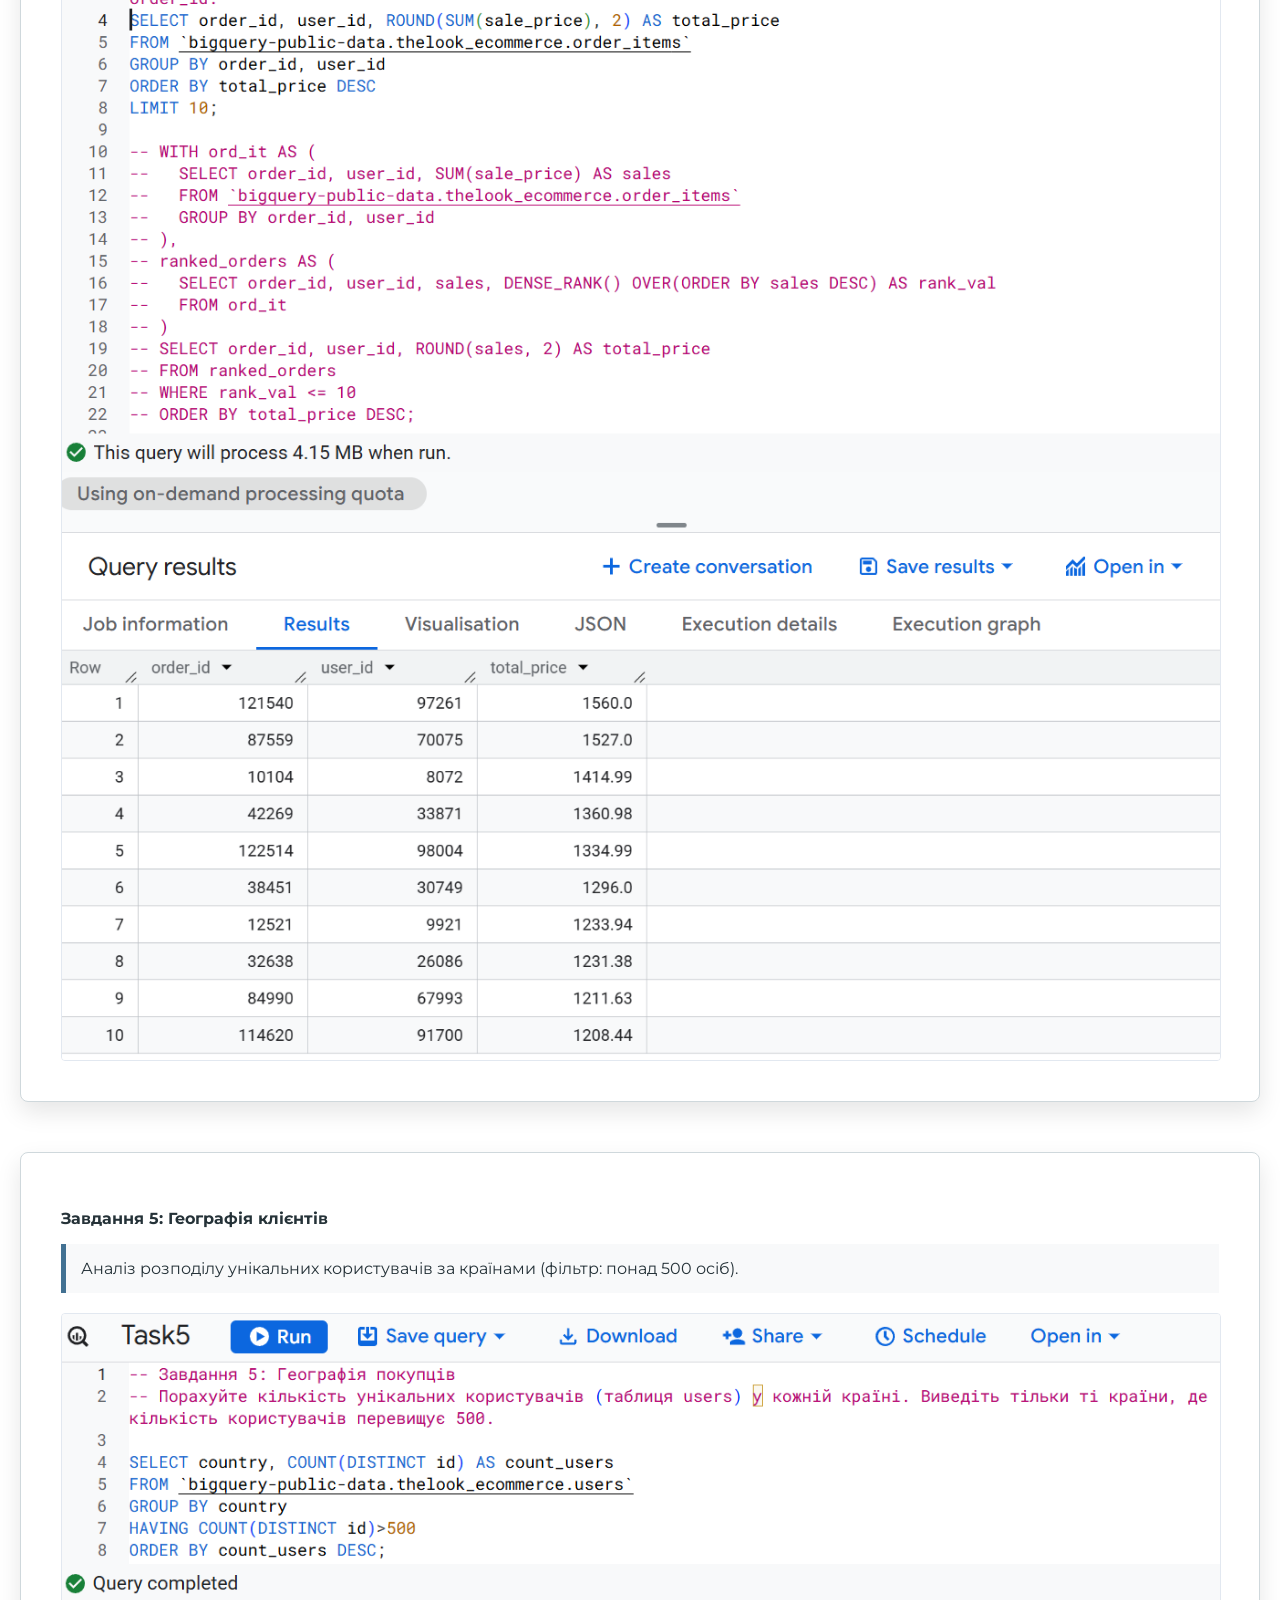
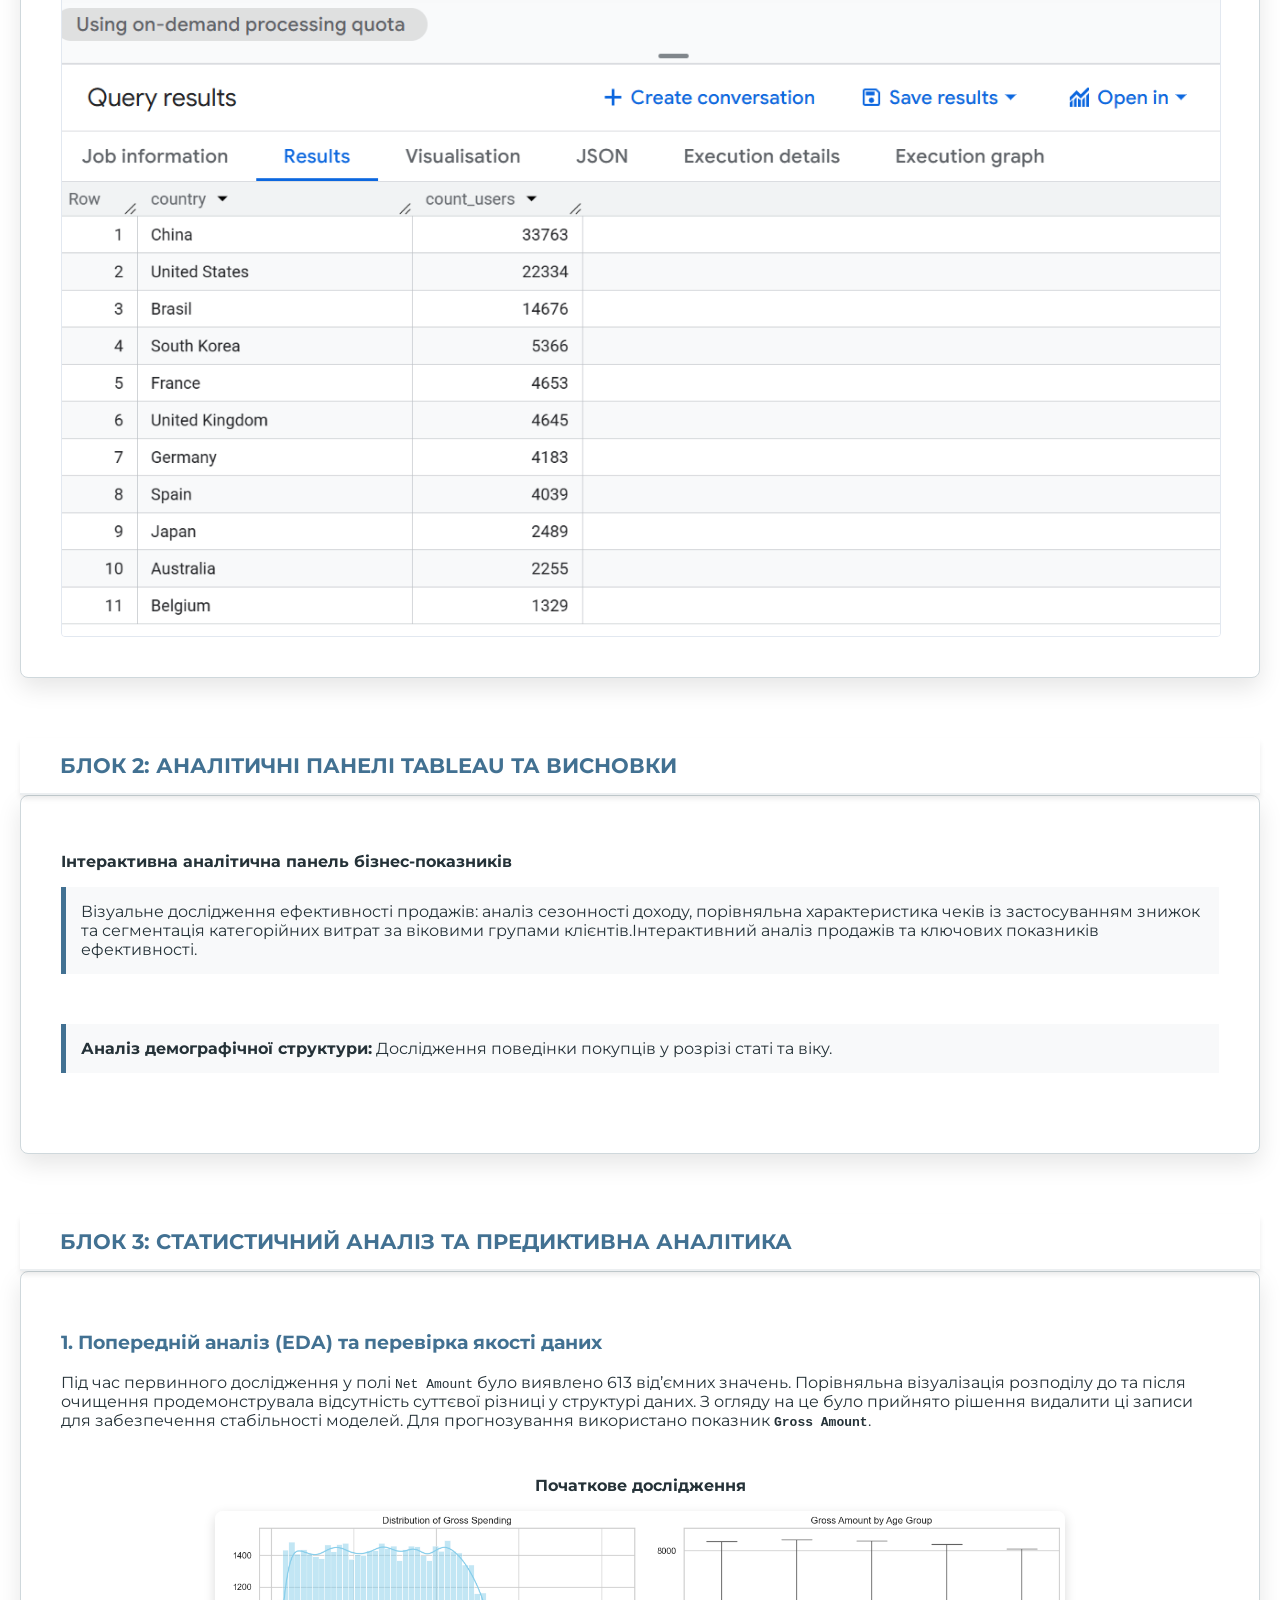
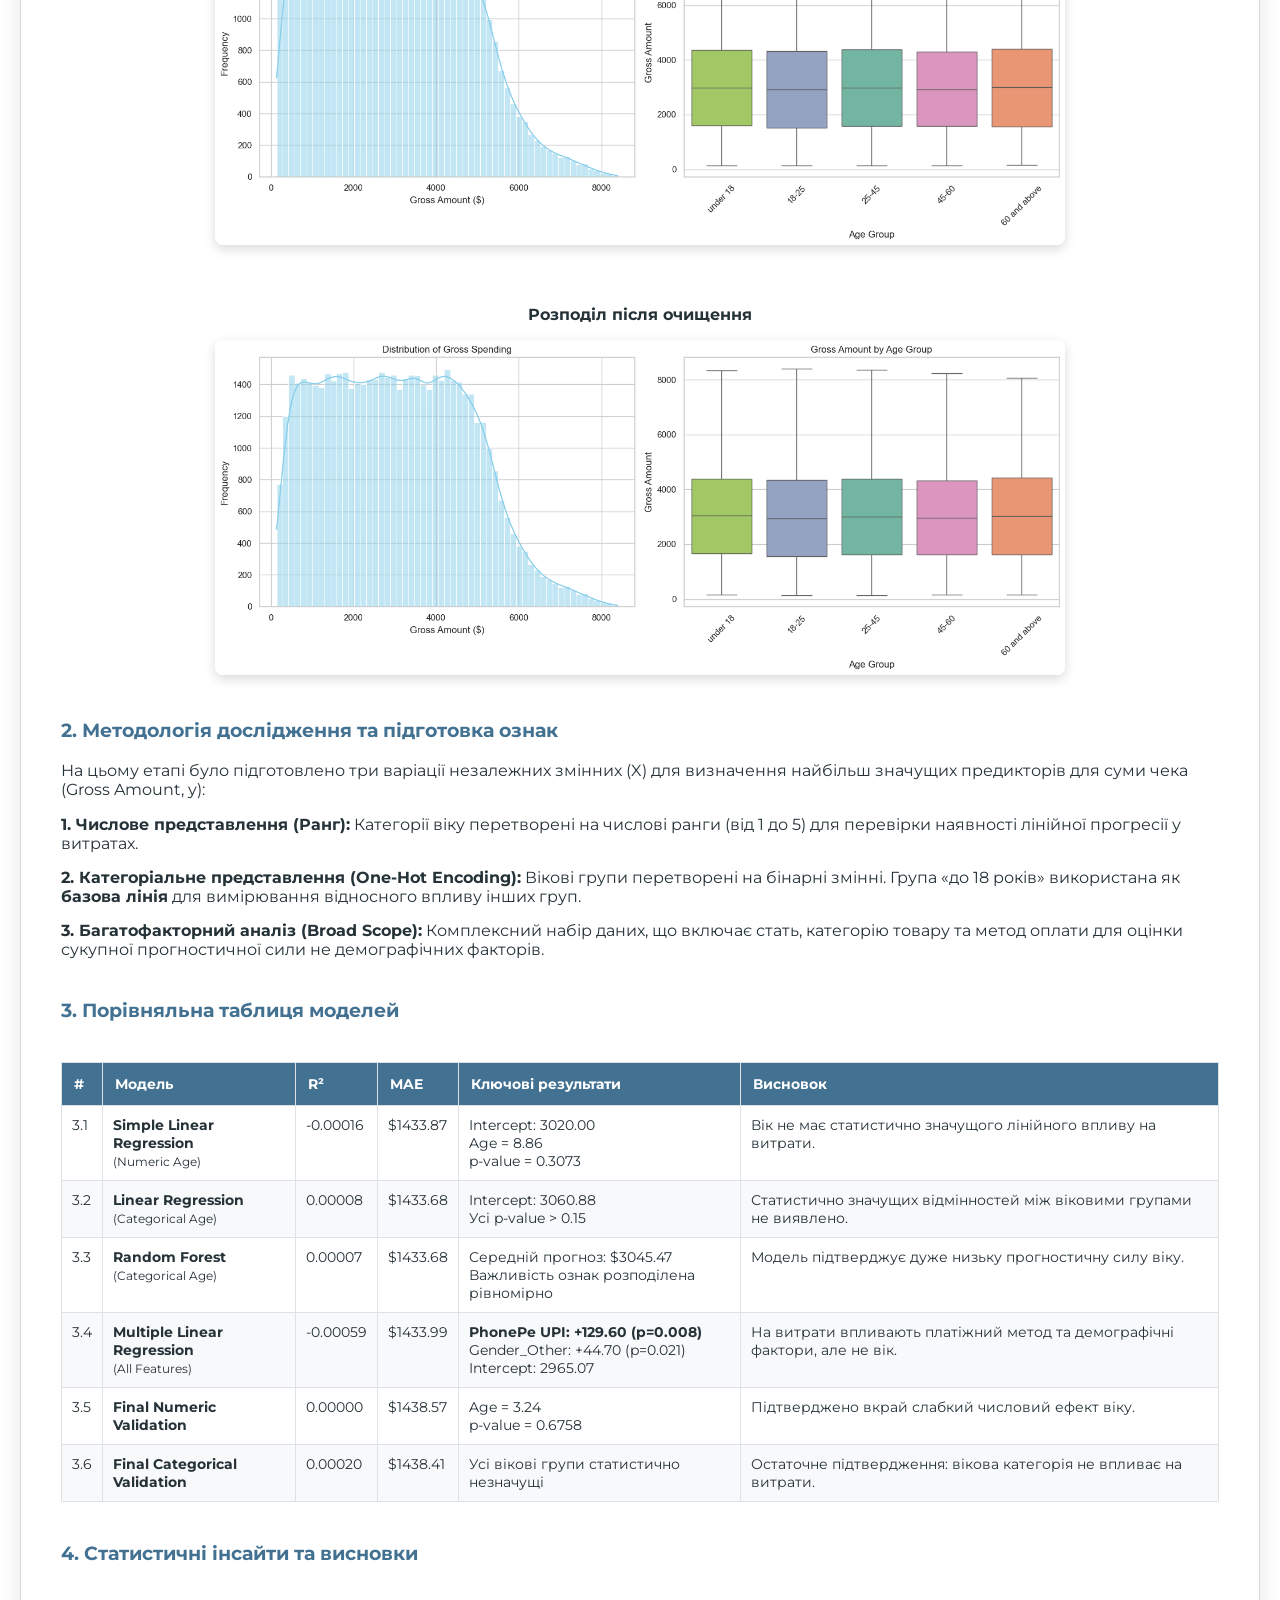
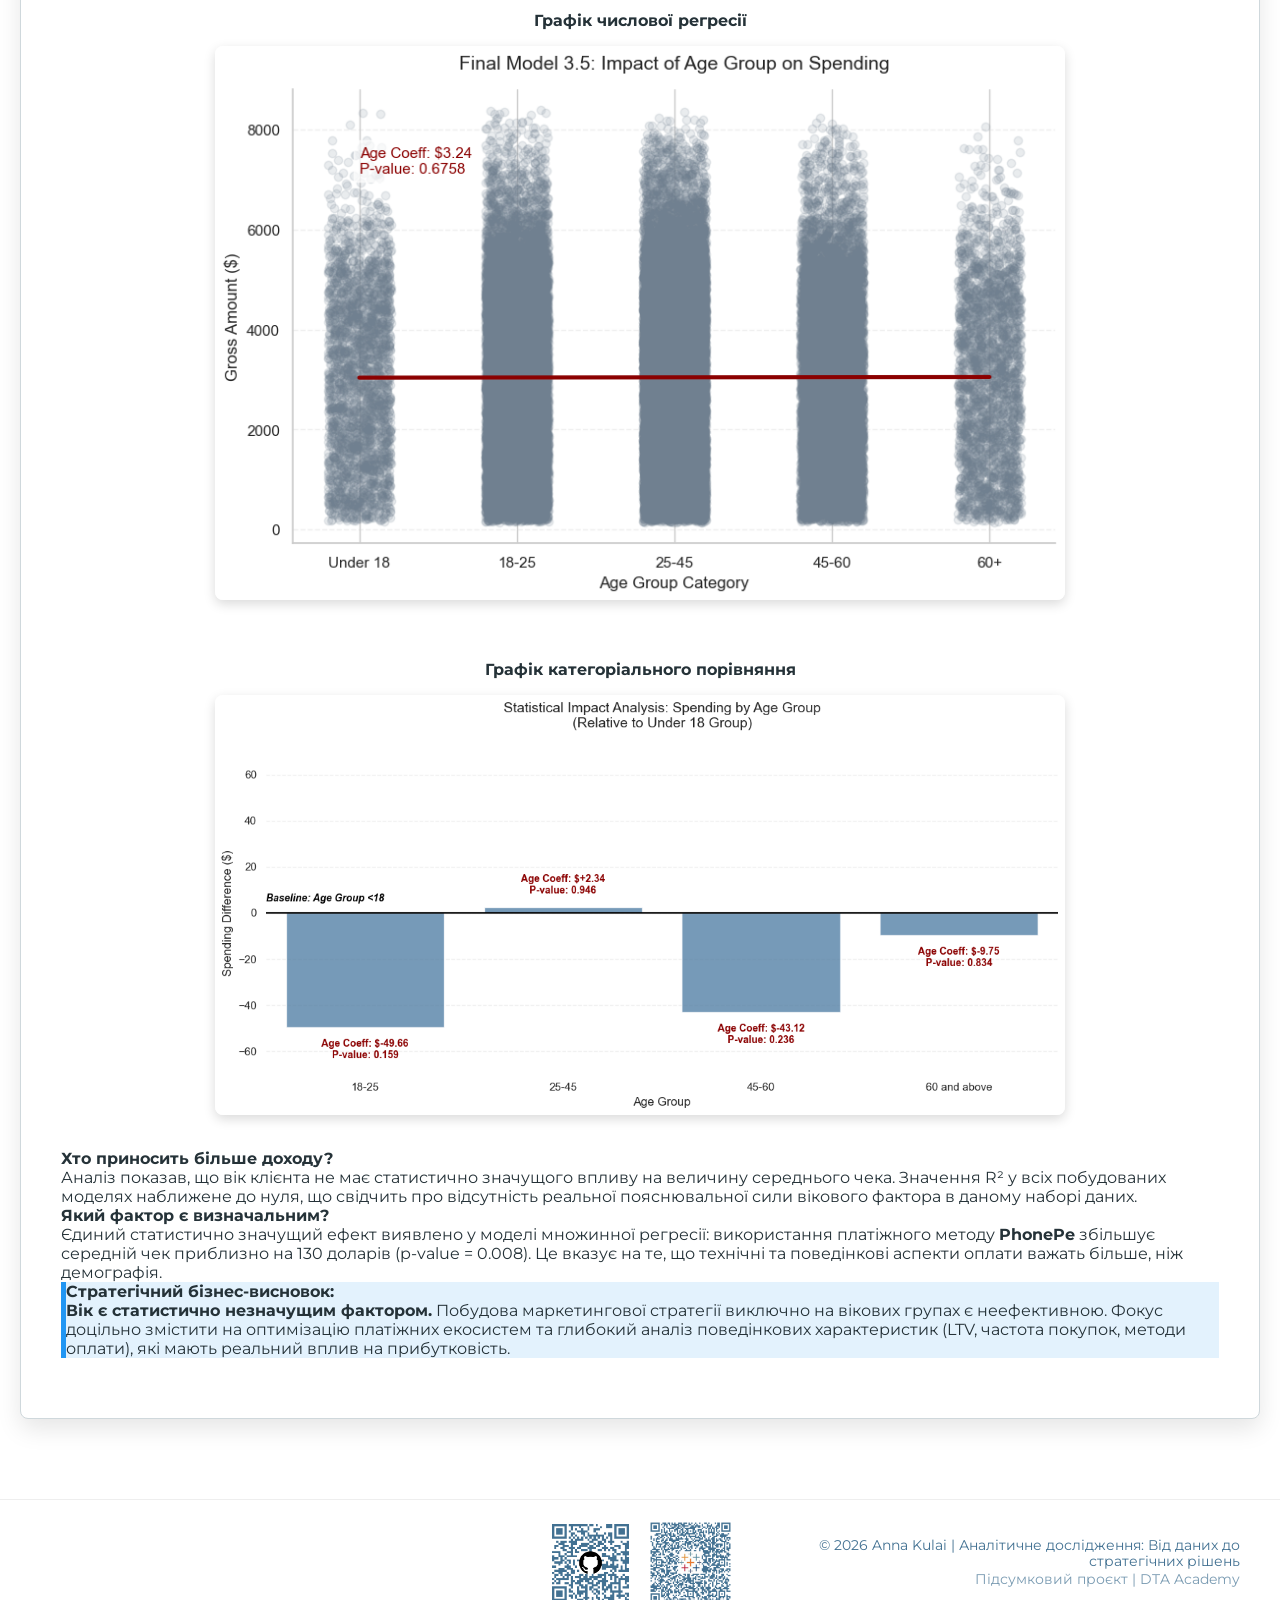
==== commit c8fbdf3d: "add qr code" ====
--- a/index.html
+++ b/index.html
@@ -321,8 +321,17 @@
 
 <footer class="main-footer">
     <div class="footer-content">
-        <p>© 2026 Anna Kulai | <span data-en="Analytical Research: From Data to Strategic Decisions">Аналітичне дослідження: Від даних до стратегічних рішень</span></p>
-        <p class="footer-sub" data-en="DTA Academy Final Project">Підсумковий проєкт | DTA Academy</p>
+        <div></div>
+
+        <div class="qr-container">
+            <div class="qr-item"><img src="static/qr-code-github.png" alt="GitHub"></div>
+            <div class="qr-item"><img src="static/qr-code-tableau.png" alt="Tableau"></div>
+        </div>
+
+        <div class="footer-text-block">
+            <p>© 2026 Anna Kulai | <span>Аналітичне дослідження: Від даних до стратегічних рішень</span></p>
+            <p class="footer-sub">Підсумковий проєкт | DTA Academy</p>
+        </div>
     </div>
 </footer>
 
--- a/static/style.css
+++ b/static/style.css
@@ -293,30 +293,44 @@
 
 
 .main-footer {
-    width: 100%;
-    padding: 60px 0 30px 0; /* Великий відступ зверху, щоб відокремити від контенту */
-    margin-top: 20px;
-    background: transparent; /* Повністю прозорий, щоб бачити фон */
+    padding: 20px 40px;
+    border-top: 1px solid #eee; /* Опціонально, для розділення */
+}
+
+.footer-content {
+    display: grid;
+    /* Створюємо 3 колонки: ліва порожня, центр для QR, права для тексту */
+    grid-template-columns: 1fr auto 1fr; 
+    align-items: center;
+    gap: 20px;
+}
+
+/* Контейнер для QR-кодів (завжди в центрі) */
+.qr-container {
+    grid-column: 2; /* Фіксуємо у другій колонці */
+    display: flex;
+    gap: 15px;
+}
+
+.qr-item img {
+    width: 85px;
+    height: 85px;
+    display: block;
+}
+
+/* Контейнер для тексту (завжди справа) */
+.footer-text-block {
+    grid-column: 3; /* Фіксуємо у третій колонці */
     text-align: right;
 }
 
-.footer-content {
-    /* Вирівнюємо по правому краю екрана з невеликим відступом */
-    max-content: 100%;
-    padding-right: 40px;
-}
-
 .footer-content p {
-    color: #427192; /* Ваш фірмовий синій */
-    font-weight: 700;
-    margin: 5px 0;
-    font-size: 0.9rem;
-    opacity: 0.7; /* Робимо трохи блідим, щоб не відволікав */
+    margin: 2px 0;
+    font-size: 0.85rem;
+    color: #427192;
 }
 
 .footer-sub {
-    font-weight: 400 !important;
-    font-size: 0.75rem !important;
-    text-transform: uppercase;
-    letter-spacing: 1px;
+    font-size: 0.75rem;
+    opacity: 0.7;
 }
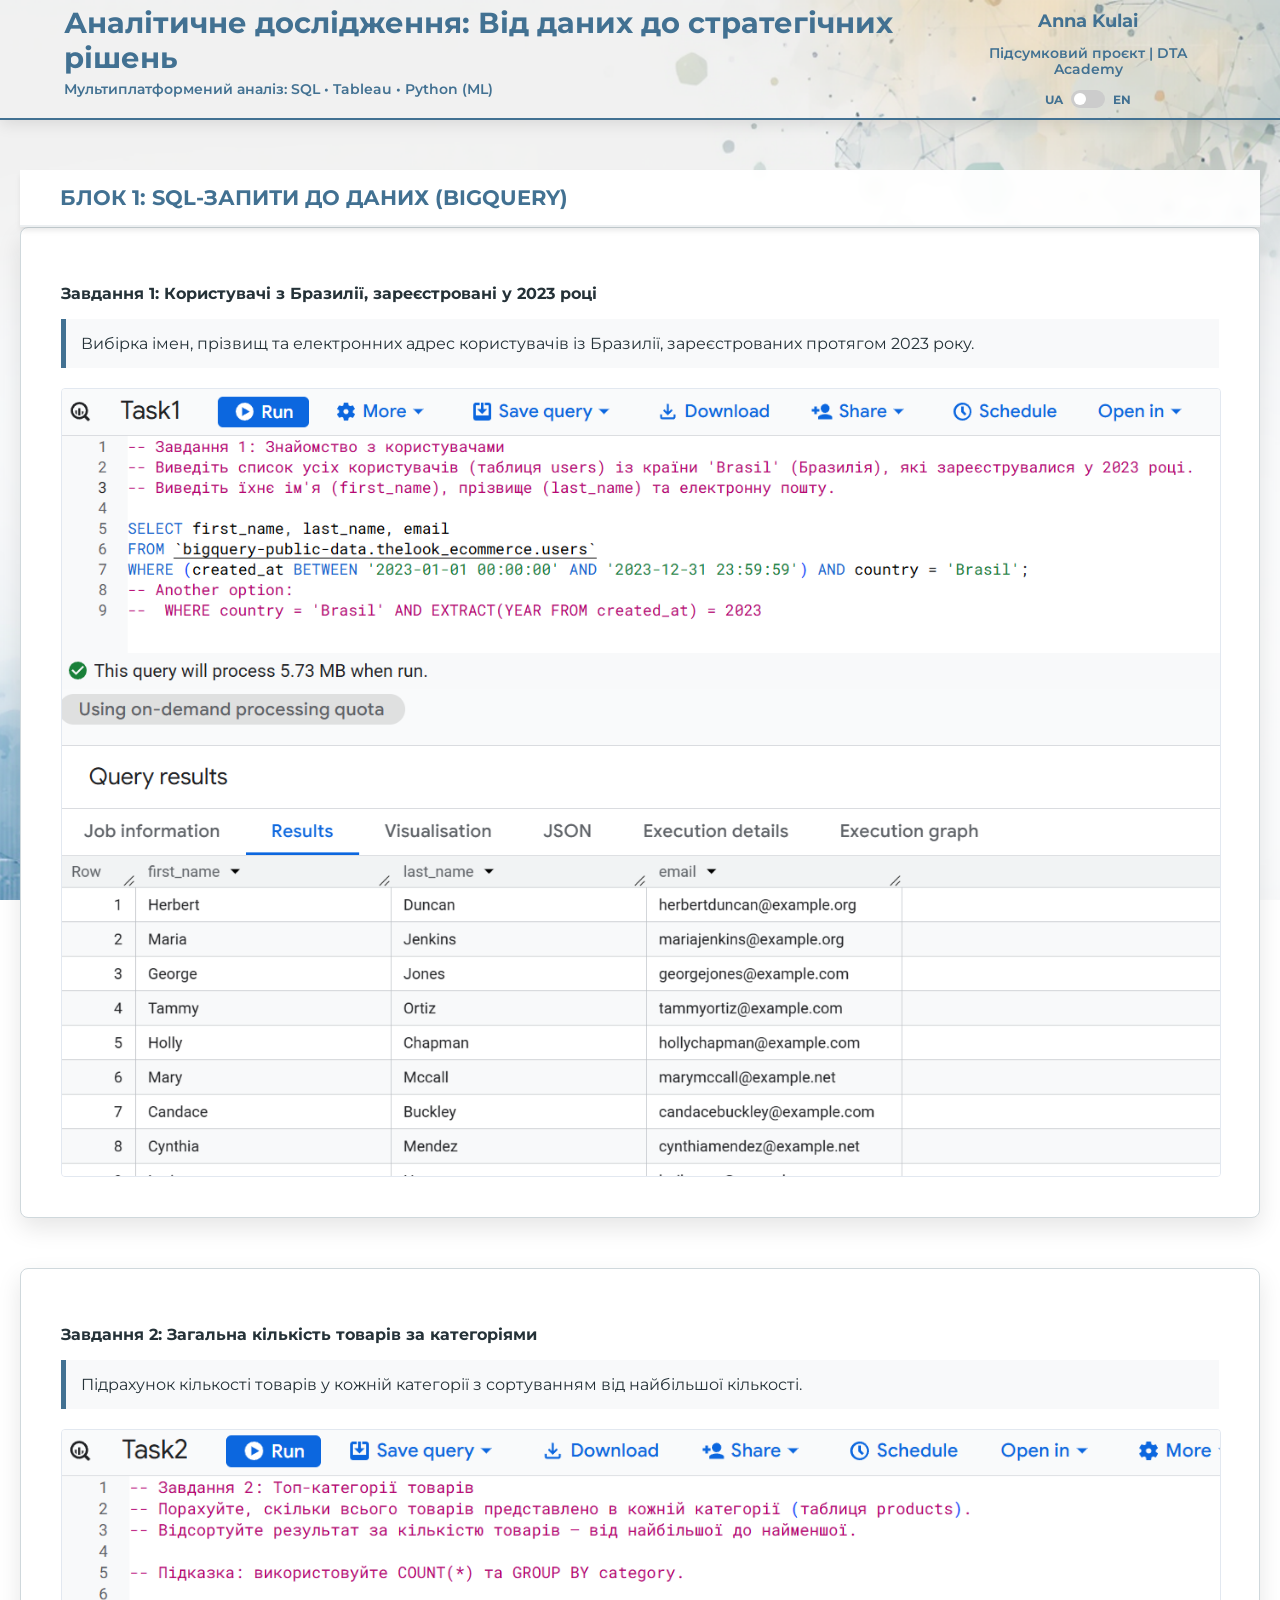
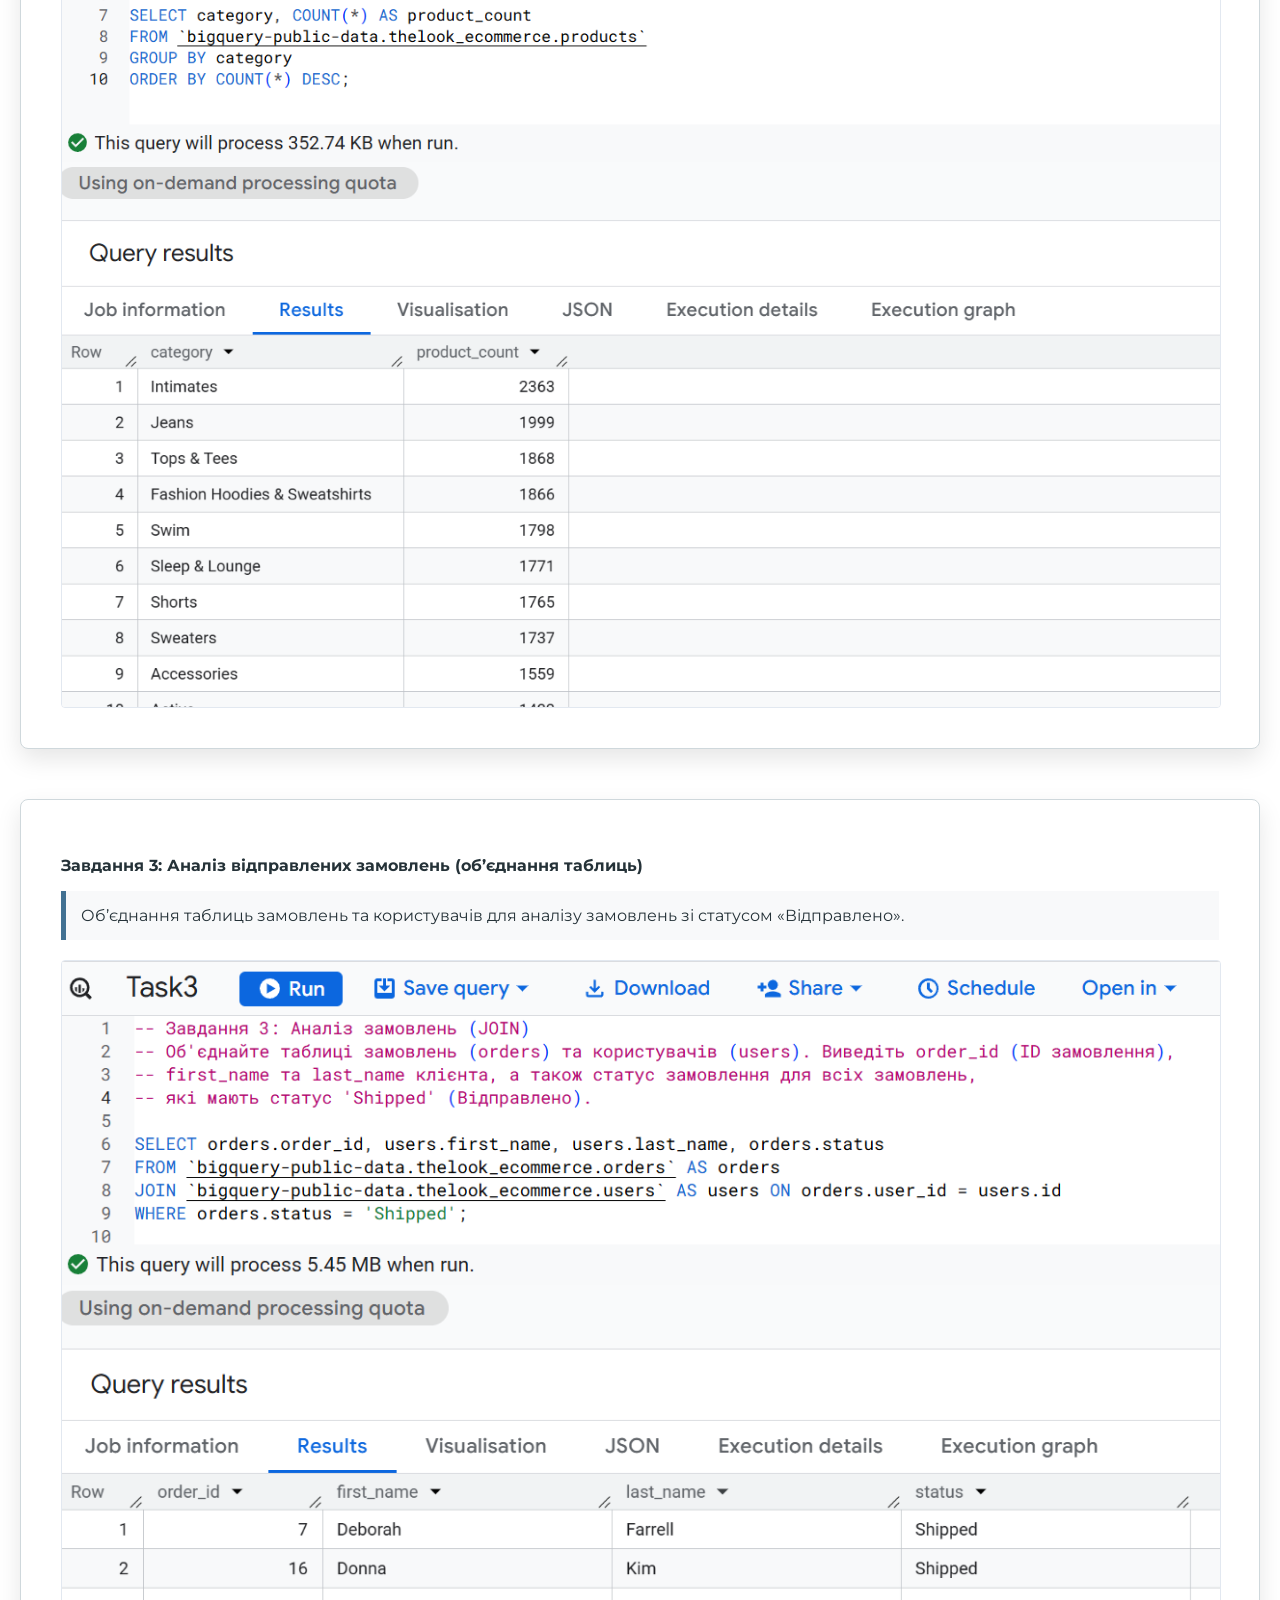
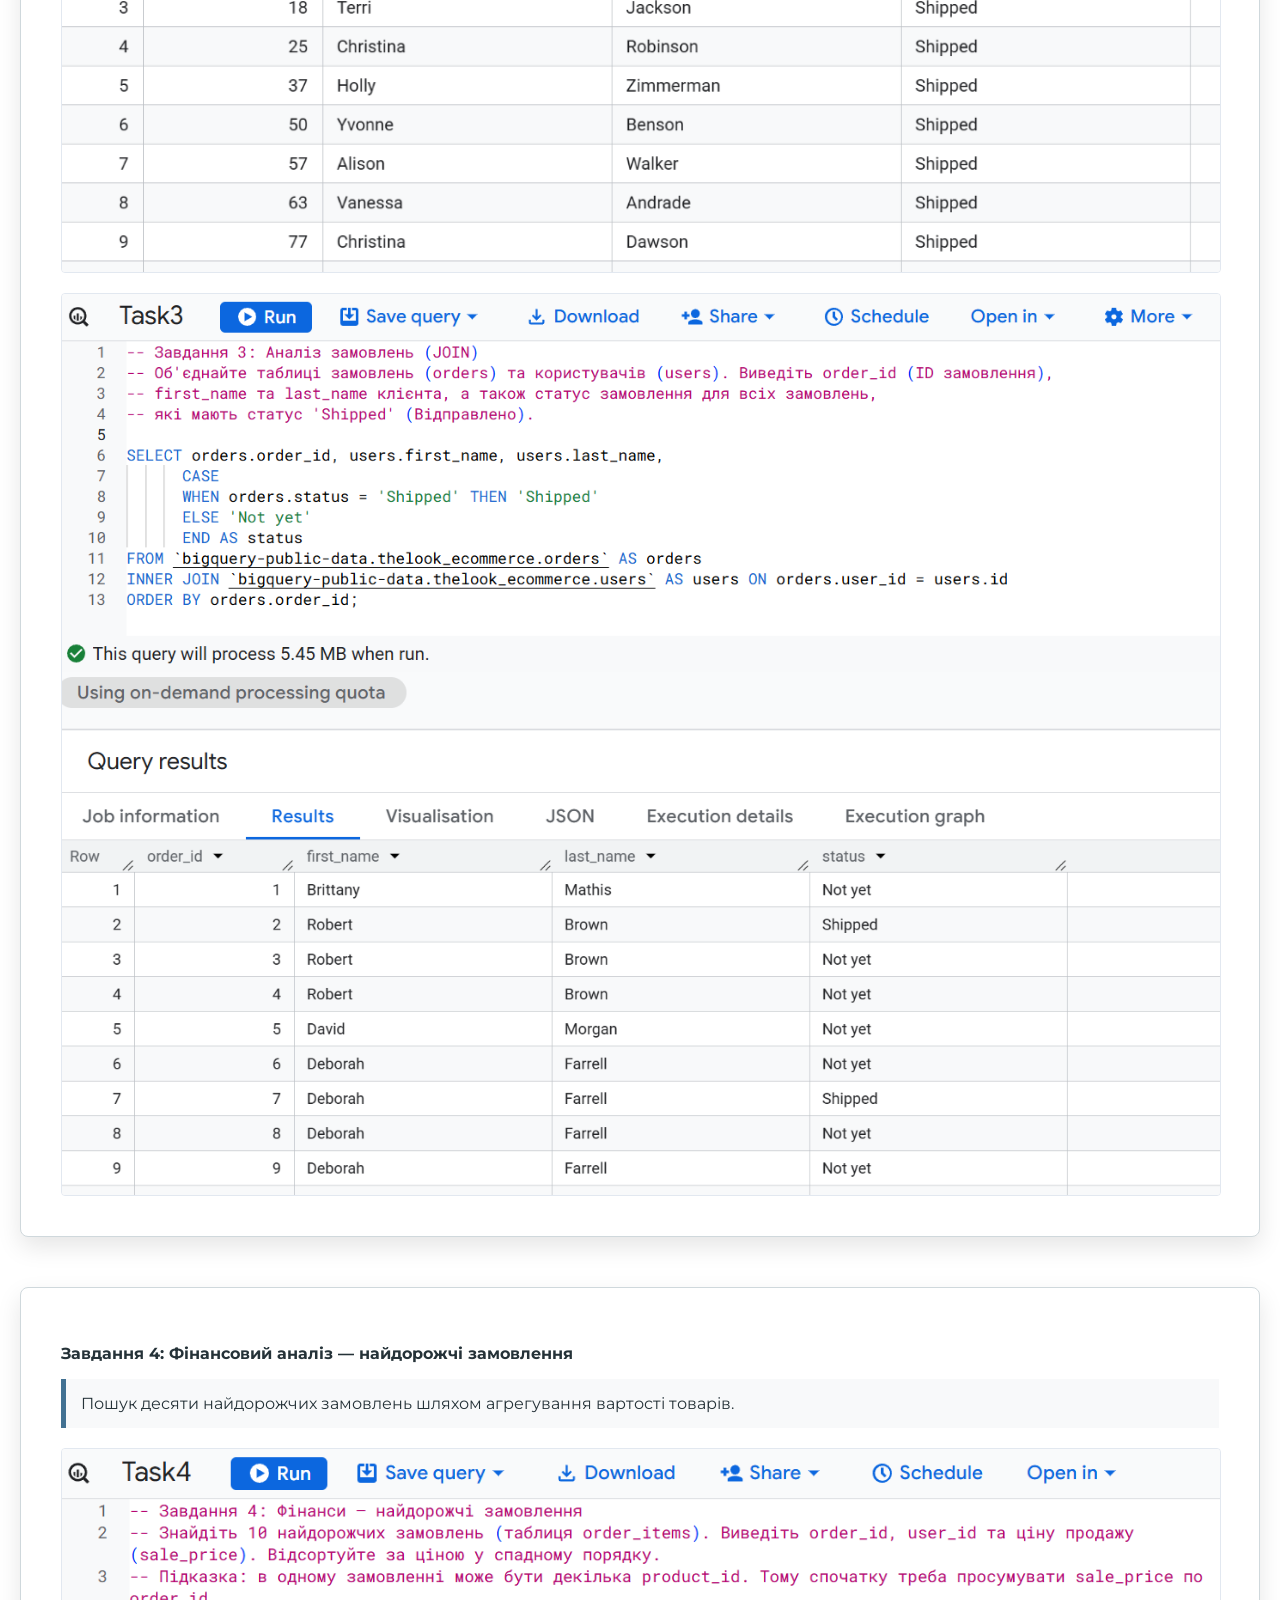
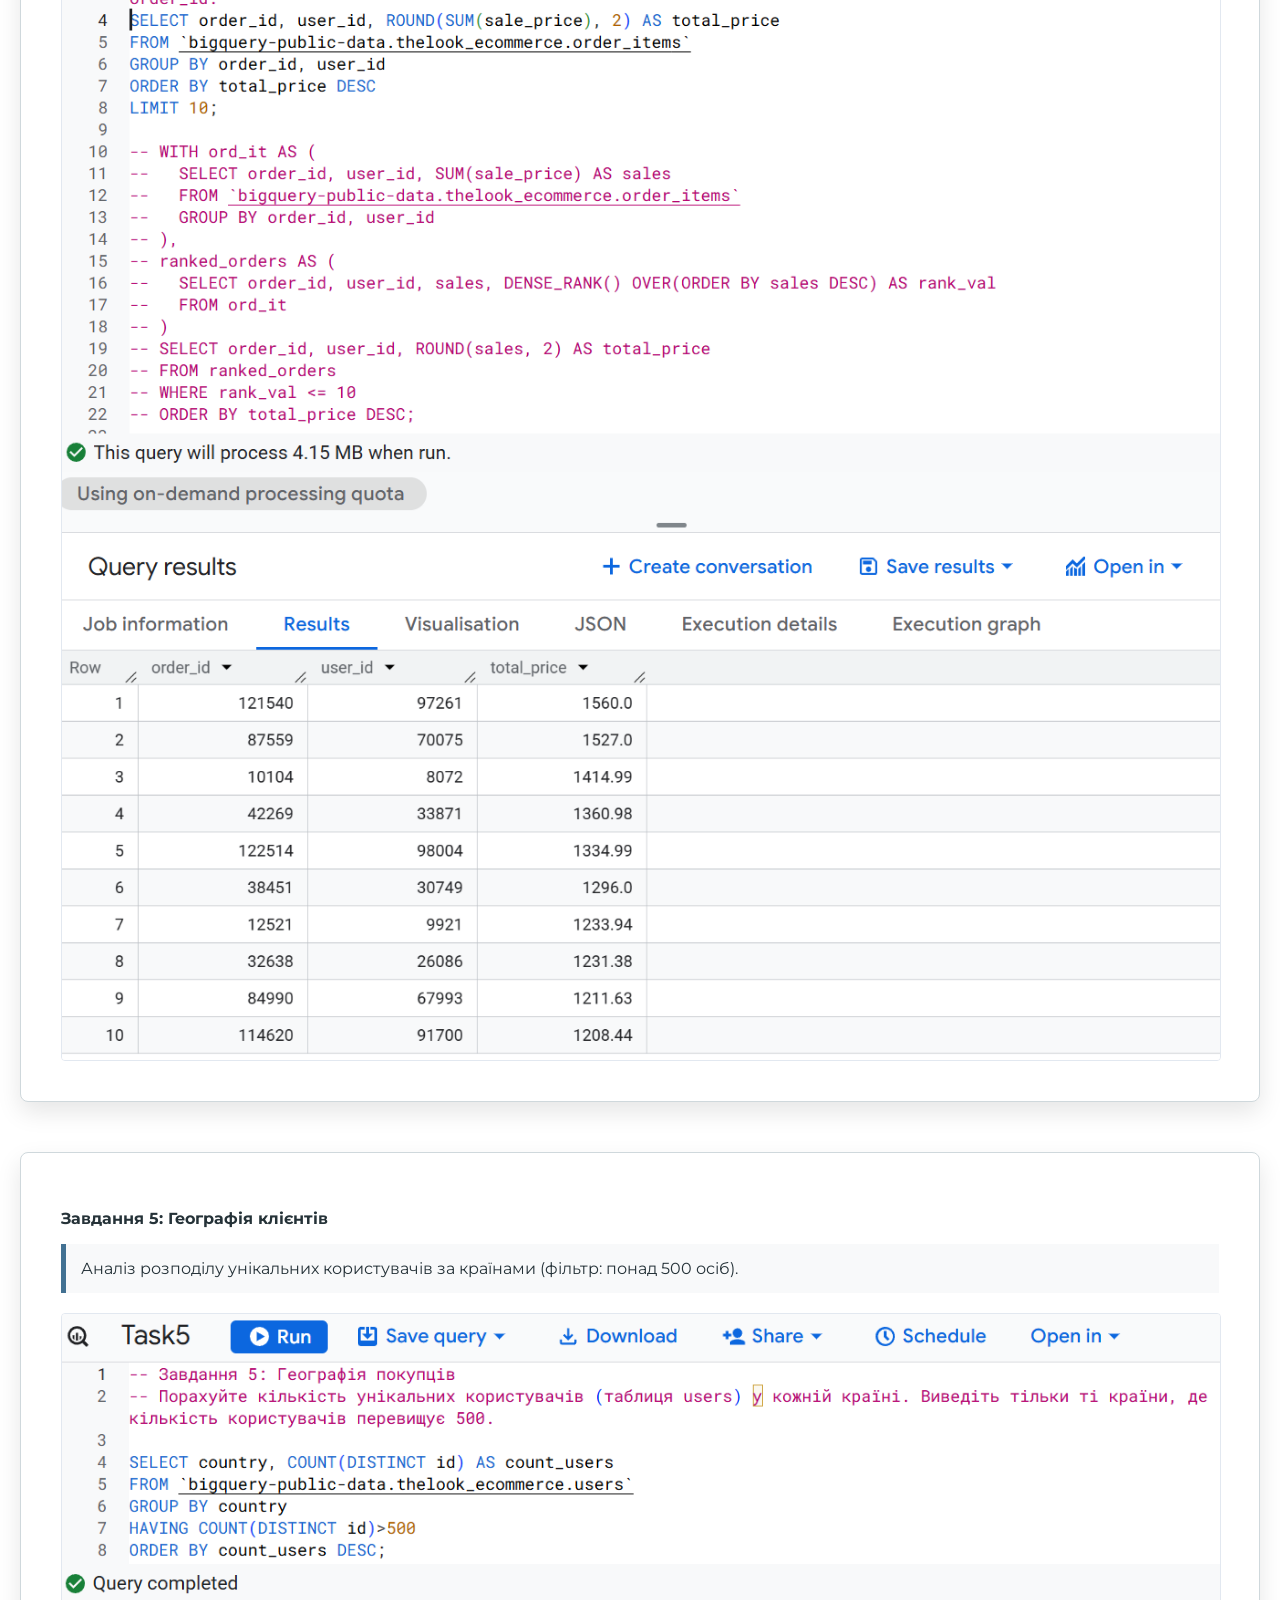
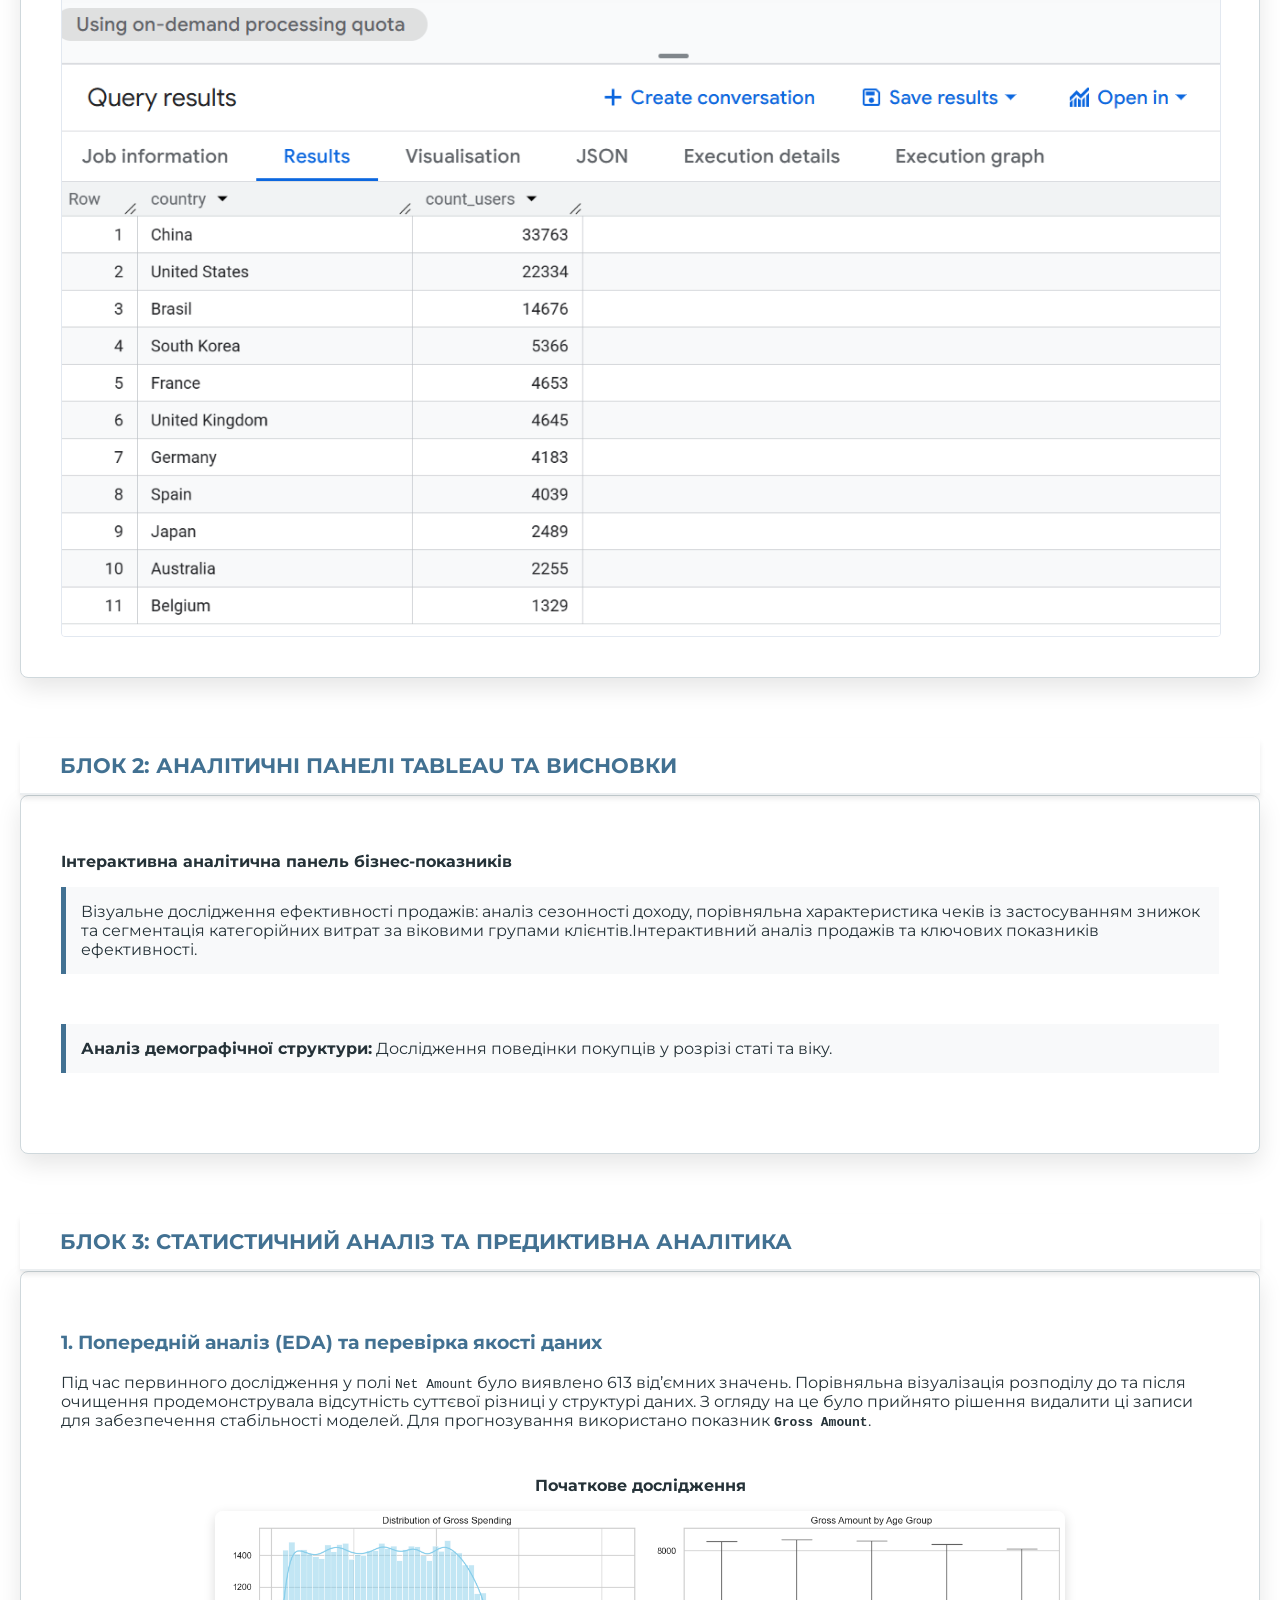
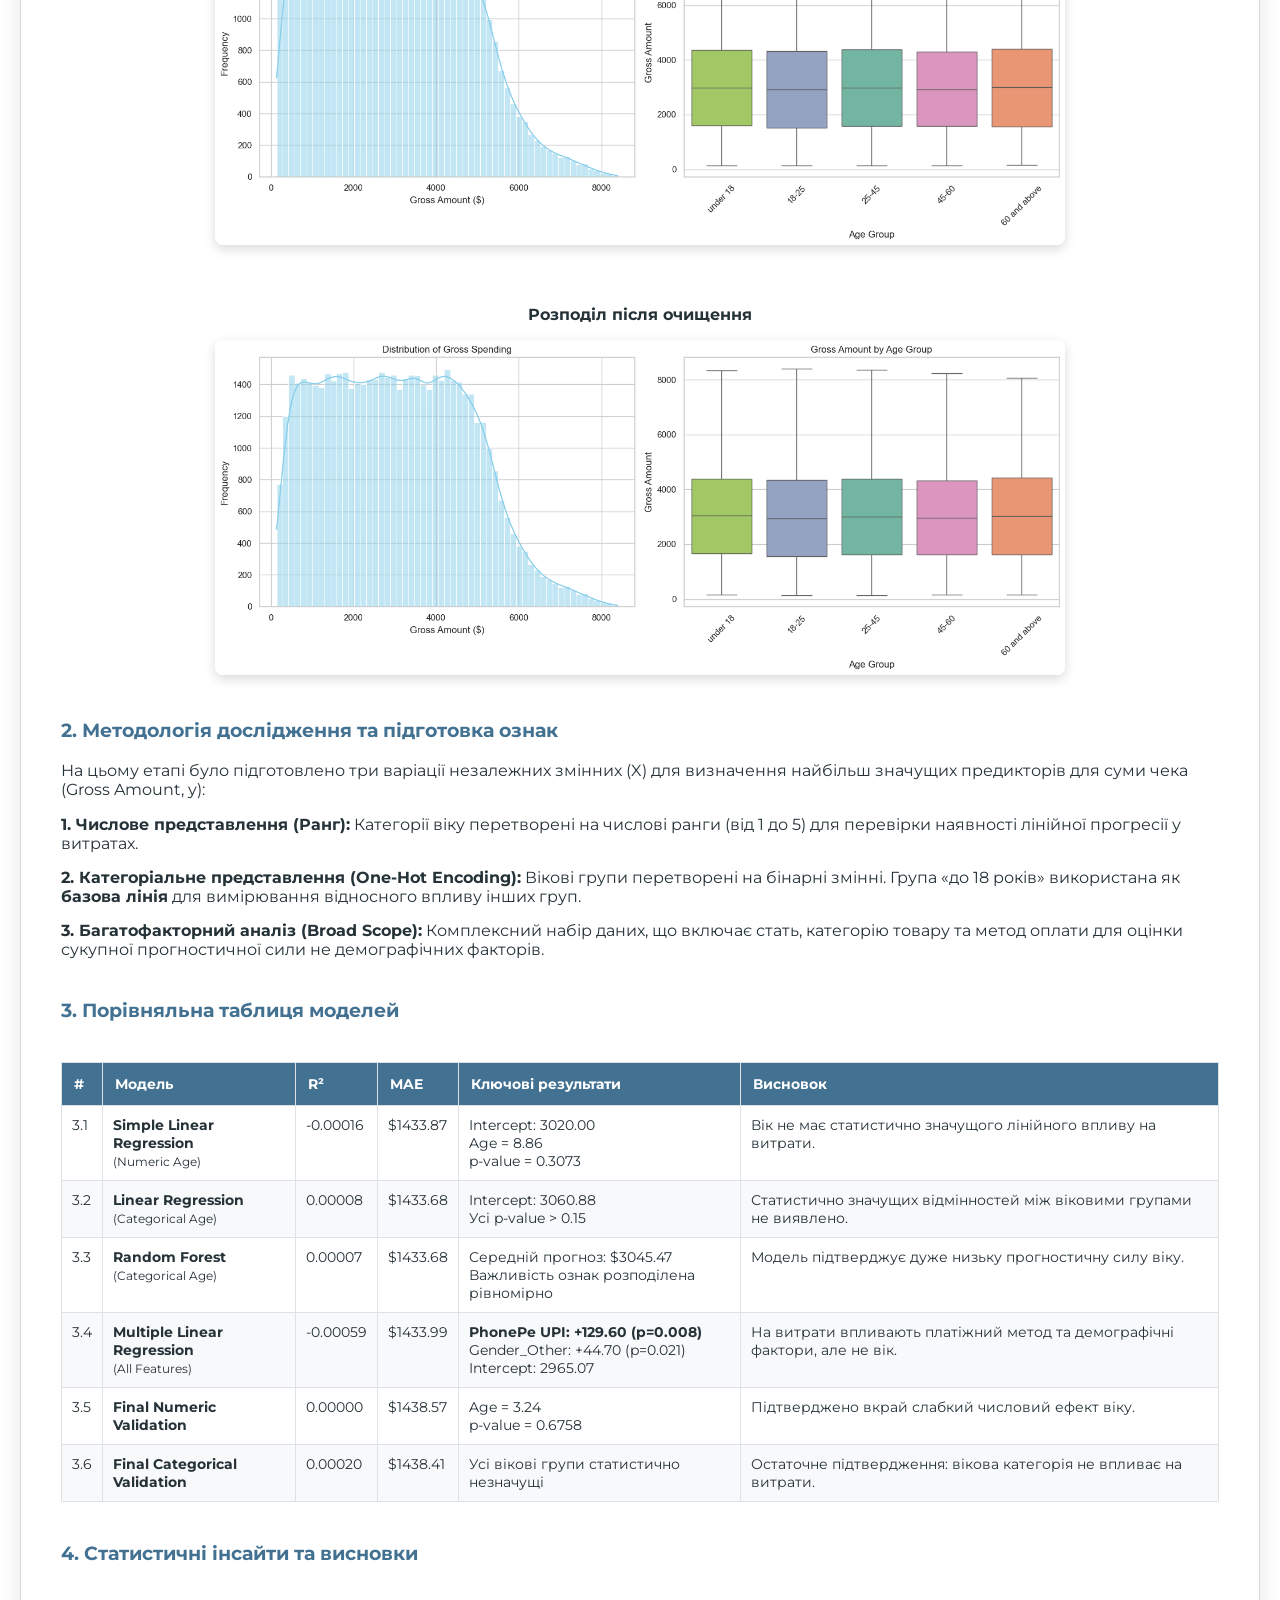
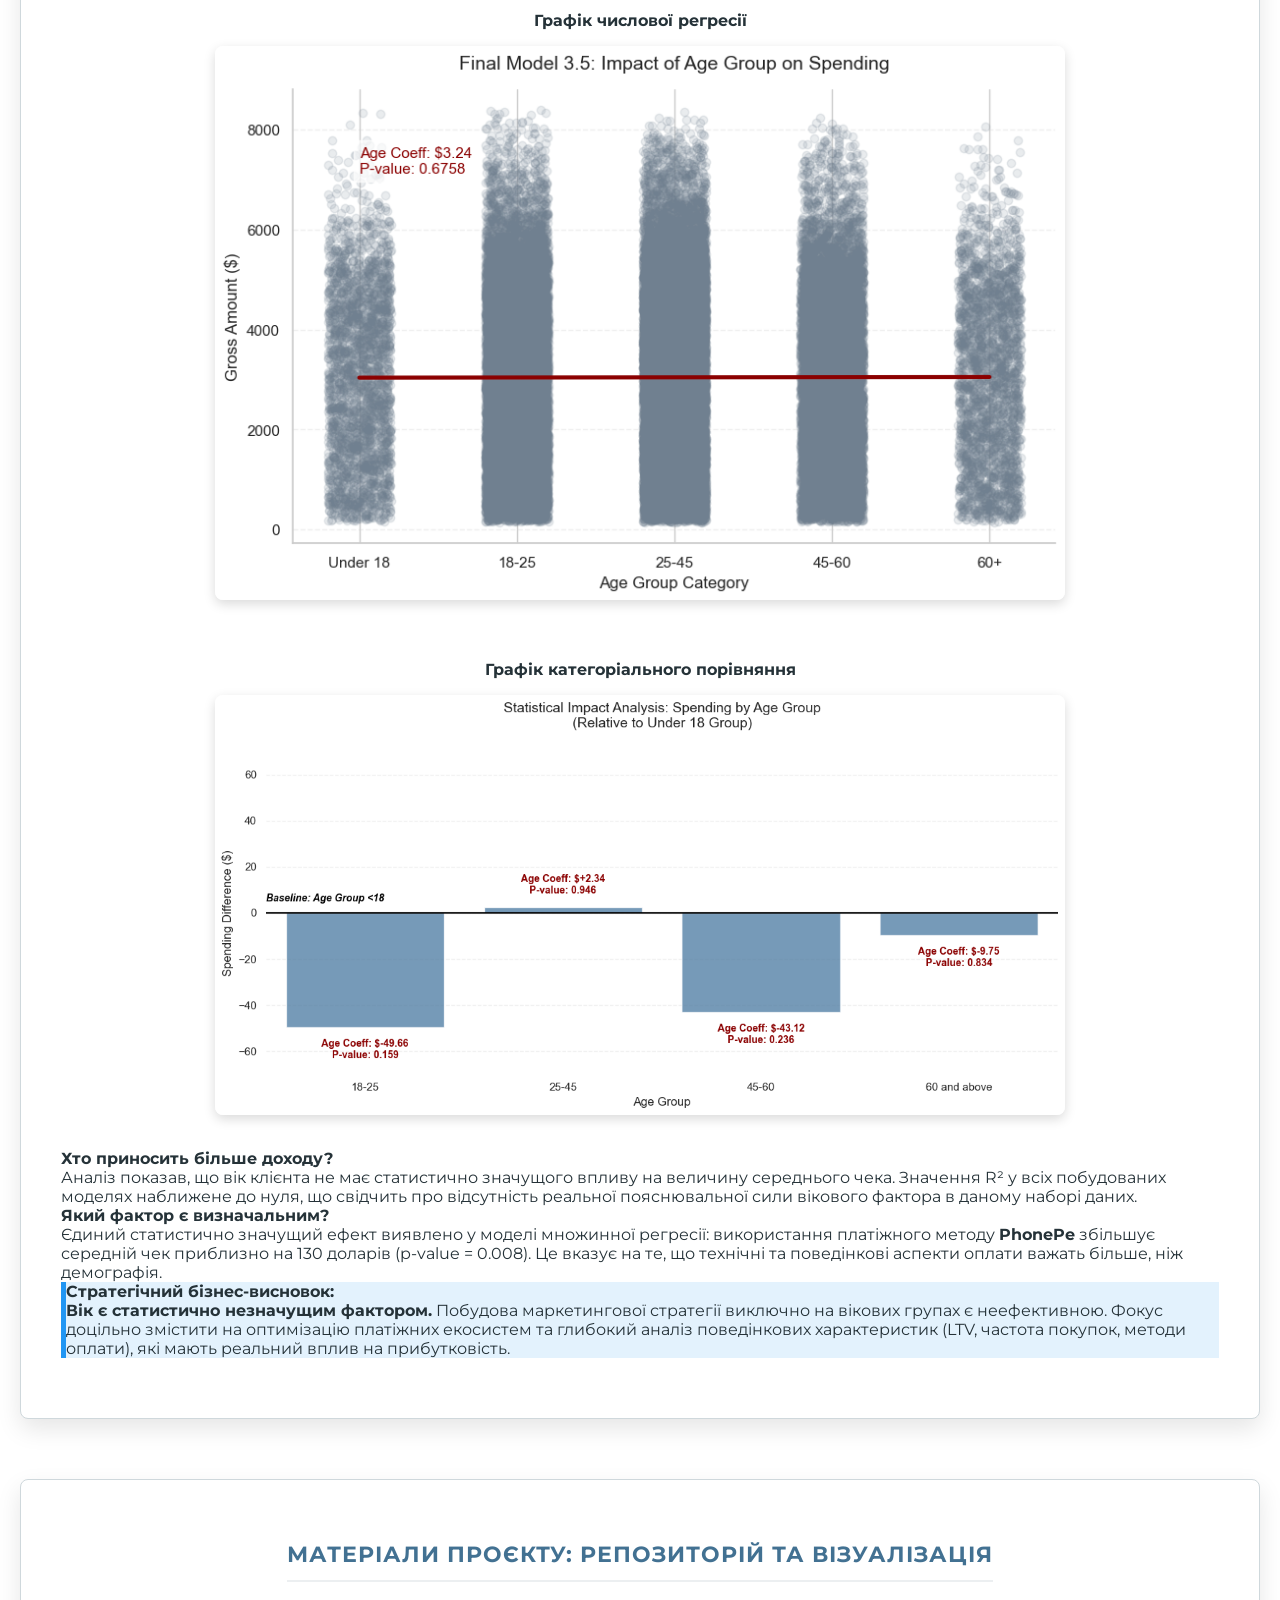
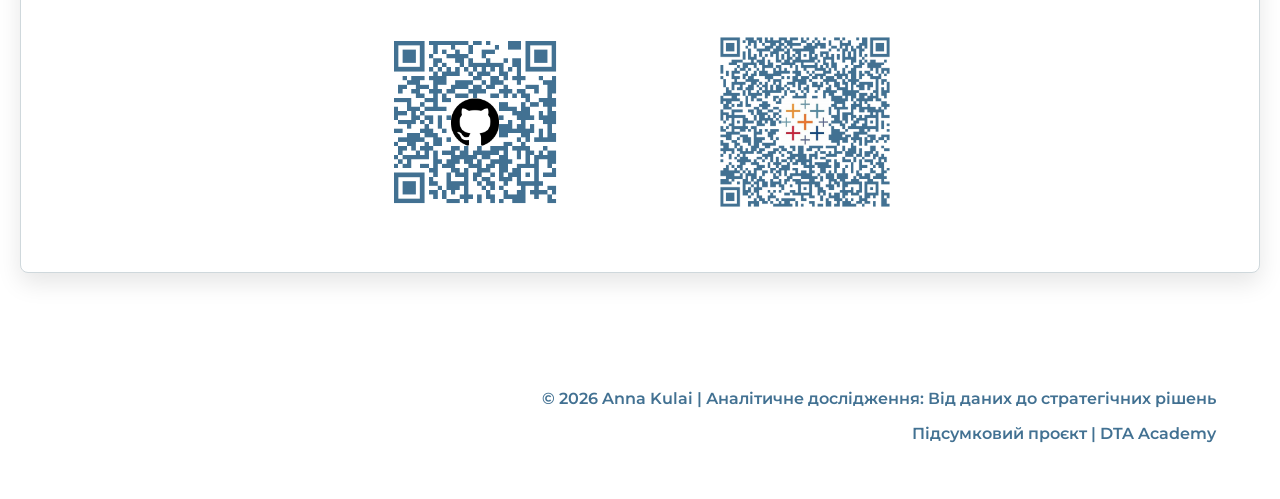
==== commit 0d7b1632: "refresh site" ====
--- a/index.html
+++ b/index.html
@@ -316,22 +316,27 @@
 </div>
     </div>
 </section>
-
+<div class="qr-main-container">
+    <div class="qr-white-card">
+        <h2 class="qr-title" data-en="Project Materials: Repository & Visualization">
+            Матеріали проєкту: Репозиторій та Візуалізація
+        </h2>
+        <div class="qr-content-wrapper">
+            <div class="qr-item">
+                <img src="static/qr-code-github.png" alt="GitHub">
+
+            </div>
+            <div class="qr-item">
+                <img src="static/qr-code-tableau.png" alt="Tableau">
+            </div>
+        </div>
+    </div>
+</div>
 </main> 
-
 <footer class="main-footer">
-    <div class="footer-content">
-        <div></div>
-
-        <div class="qr-container">
-            <div class="qr-item"><img src="static/qr-code-github.png" alt="GitHub"></div>
-            <div class="qr-item"><img src="static/qr-code-tableau.png" alt="Tableau"></div>
-        </div>
-
-        <div class="footer-text-block">
-            <p>© 2026 Anna Kulai | <span>Аналітичне дослідження: Від даних до стратегічних рішень</span></p>
-            <p class="footer-sub">Підсумковий проєкт | DTA Academy</p>
-        </div>
+    <div class="footer-text-block">
+        <p>© 2026 Anna Kulai | <span data-en="Analytical Research: From Data to Strategic Decisions">Аналітичне дослідження: Від даних до стратегічних рішень</span></p>
+        <p class="footer-sub" data-en="DTA Academy Final Project">Підсумковий проєкт | DTA Academy</p>
     </div>
 </footer>
 
--- a/static/style.css
+++ b/static/style.css
@@ -292,45 +292,79 @@
 }
 
 
+.qr-main-container {
+    width: 100%;
+    margin: 60px 0;
+    display: flex;
+    justify-content: center;
+}
+
+.qr-white-card {
+    background: #ffffff;
+    width: 100%;
+    max-width: 1300px; /* Відповідає вашому .container */
+    padding: 60px 20px;
+    border-radius: 8px;
+    box-shadow: 0 10px 25px rgba(0, 0, 0, 0.1);
+    display: flex;
+    flex-direction: column; /* Заголовок над кодами */
+    align-items: center;
+    border: 1px solid #CFD8DC;
+    box-sizing: border-box;
+}
+
+.qr-title {
+    color: #427192; /* Ваш фірмовий колір */
+    margin: 0 0 50px 0;
+    font-size: 1.4rem;
+    text-transform: uppercase;
+    letter-spacing: 1px;
+    text-align: center;
+}
+
+.qr-content-wrapper {
+    display: flex;
+    gap: 150px; /* Велика відстань між кодами */
+    justify-content: center;
+}
+
+.qr-item {
+    display: flex;
+    flex-direction: column;
+    align-items: center;
+    gap: 15px;
+}
+
+.qr-item img {
+    width: 180px; /* Дуже великі QR */
+    height: 180px;
+    display: block;
+    transition: transform 0.3s ease;
+}
+
+.qr-item img:hover {
+    transform: scale(1.05);
+}
+
+.qr-label {
+    color: #427192;
+    font-weight: 700;
+    font-size: 1rem;
+}
 .main-footer {
-    padding: 20px 40px;
-    border-top: 1px solid #eee; /* Опціонально, для розділення */
-}
-
-.footer-content {
-    display: grid;
-    /* Створюємо 3 колонки: ліва порожня, центр для QR, права для тексту */
-    grid-template-columns: 1fr auto 1fr; 
-    align-items: center;
-    gap: 20px;
-}
-
-/* Контейнер для QR-кодів (завжди в центрі) */
-.qr-container {
-    grid-column: 2; /* Фіксуємо у другій колонці */
-    display: flex;
-    gap: 15px;
-}
-
-.qr-item img {
-    width: 85px;
-    height: 85px;
-    display: block;
-}
-
-/* Контейнер для тексту (завжди справа) */
+    width: 100%;
+    padding: 20px 5% 40px 5%;
+    display: flex;
+    justify-content: flex-end;
+    box-sizing: border-box;
+}
+
 .footer-text-block {
-    grid-column: 3; /* Фіксуємо у третій колонці */
     text-align: right;
 }
 
-.footer-content p {
-    margin: 2px 0;
-    font-size: 0.85rem;
-    color: #427192;
-}
-
-.footer-sub {
-    font-size: 0.75rem;
-    opacity: 0.7;
+.footer-text-block p, 
+.footer-text-block span {
+    color: #427192 !important;
+    font-weight: 600;
 }
